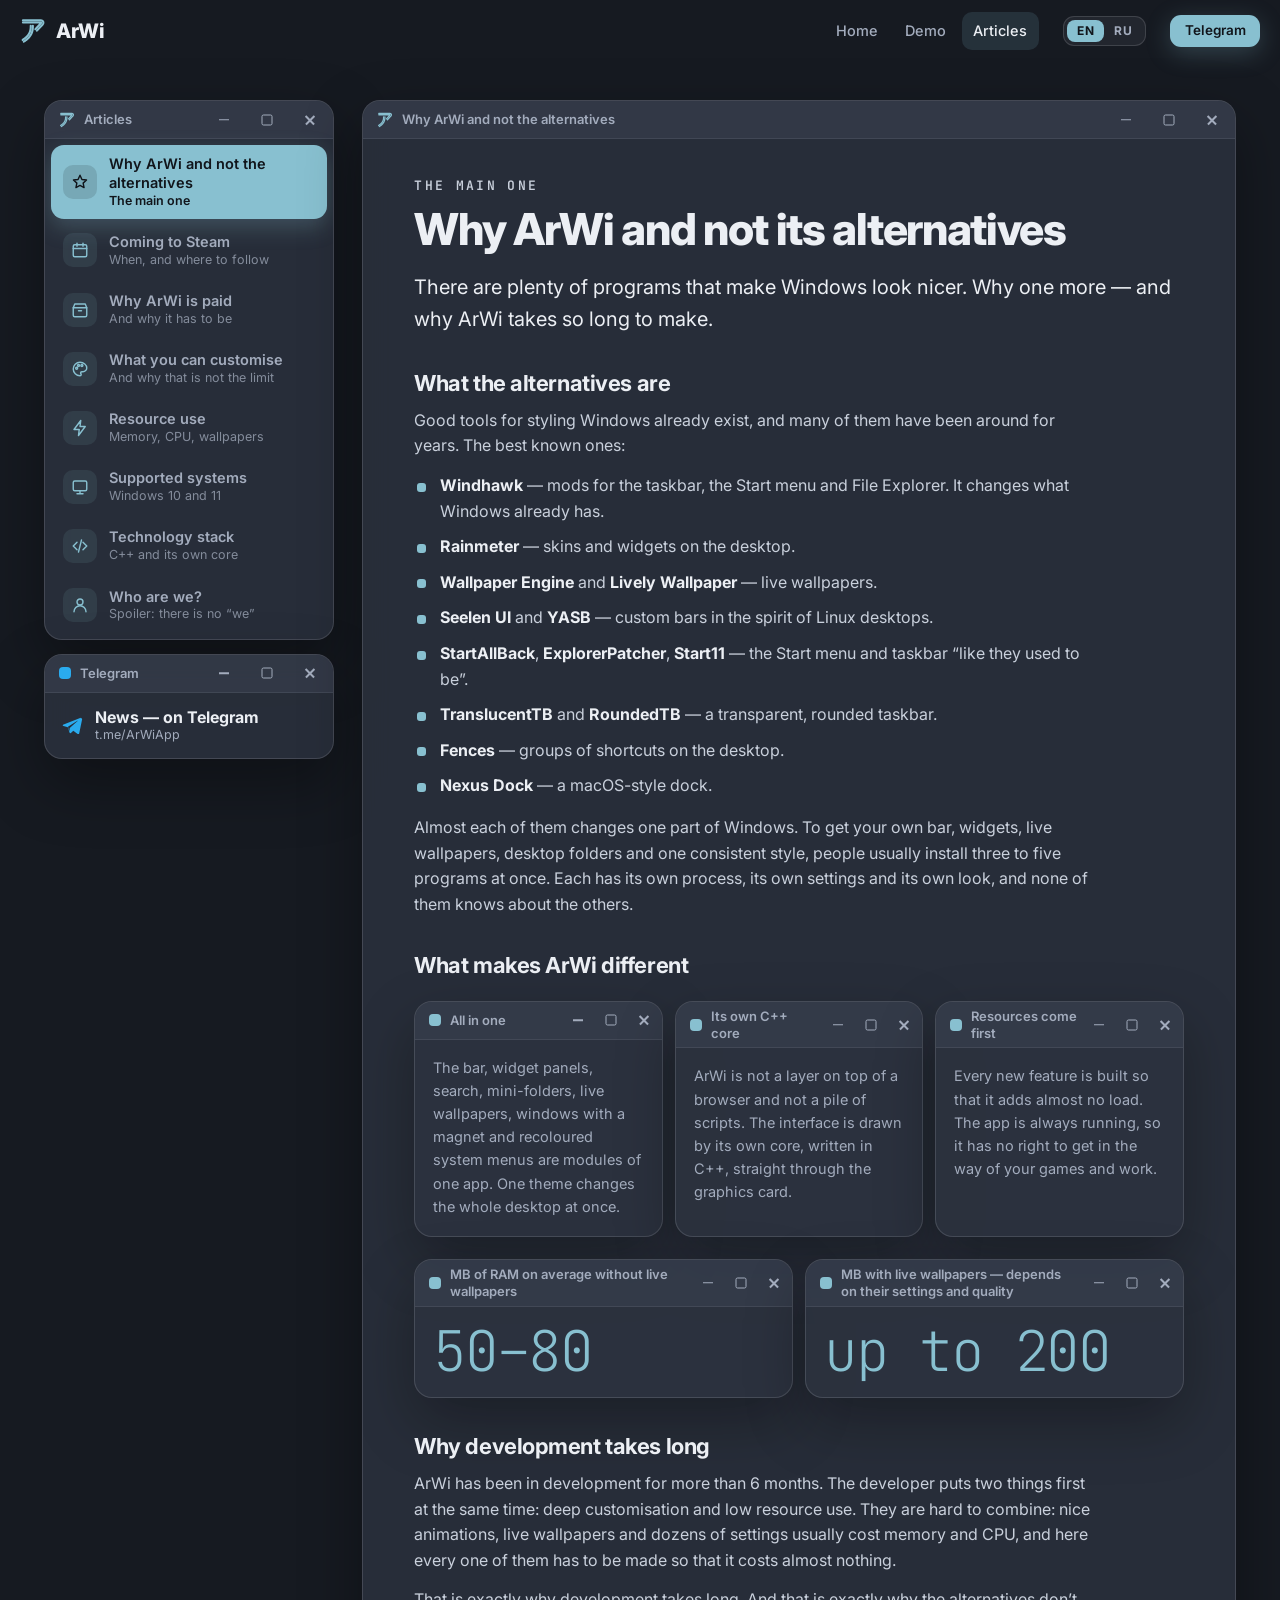
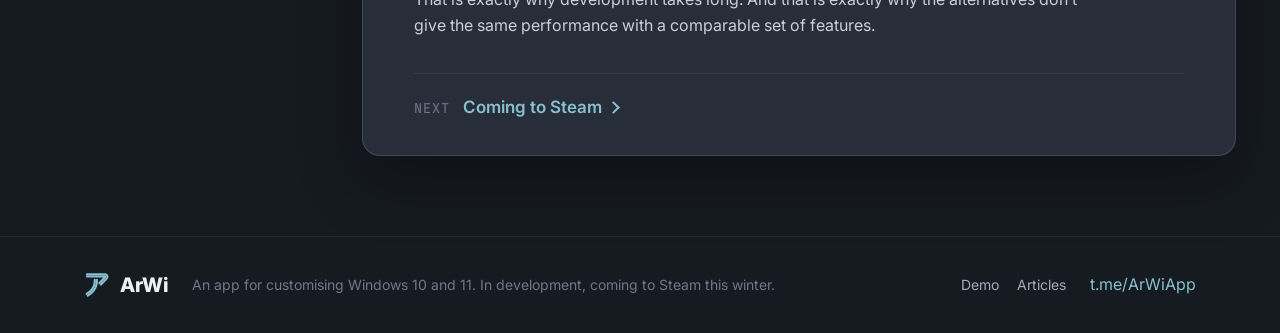
==== articles.html @ a20c839b "One window look for every card, full-screen theme footage, text fixes Every tile on the home page an" ====
<!doctype html>
<html lang="ru">
<head>
<meta charset="utf-8">
<meta name="viewport" content="width=device-width, initial-scale=1, viewport-fit=cover">
<title>ArWi — статьи и ответы на вопросы</title>
<meta name="description" content="Почему ArWi, а не аналоги. Когда выход в Steam, сколько ресурсов ест ArWi, что в нём можно настроить, какие системы поддерживаются и на чём он написан.">
<meta property="og:title" content="ArWi — статьи и ответы на вопросы">
<meta property="og:description" content="Почему ArWi, а не аналоги, выход в Steam, ресурсы, кастомизация, стек технологий.">
<meta property="og:image" content="assets/og.jpg">
<meta name="theme-color" content="#1b1f27">
<meta name="color-scheme" content="dark">
<meta name="darkreader-lock">
<link rel="icon" href="assets/favicon.svg" type="image/svg+xml">
<link rel="preconnect" href="https://fonts.googleapis.com">
<link rel="preconnect" href="https://fonts.gstatic.com" crossorigin>
<link href="https://fonts.googleapis.com/css2?family=Inter:wght@300;400;500;600;700;800&family=JetBrains+Mono:wght@200;400;500;700&display=swap" rel="stylesheet">
<script>try{if(localStorage.getItem("arwi-lang")!=="ru")document.documentElement.classList.add("i18n-wait")}catch(e){document.documentElement.classList.add("i18n-wait")}setTimeout(function(){document.documentElement.classList.remove("i18n-wait")},2500)</script>
<link rel="stylesheet" href="css/style.css?v=14">
</head>
<body>

<header class="nav" id="nav">
  <a class="brand" href="index.html" aria-label="ArWi — на главную"><span class="logo-mark"></span><span>ArWi</span></a>
  <nav class="nav-links">
    <a href="index.html">Главная</a>
    <a href="demo.html">Демо</a>
    <a href="articles.html" aria-current="page">Статьи</a>
  </nav>
  <div class="lang" role="group" aria-label="Language / Язык"><span class="lang-ink"></span><button type="button" data-lang="en">EN</button><button type="button" data-lang="ru">RU</button></div>
  <a class="btn btn-accent btn-sm" href="https://t.me/ArWiApp" target="_blank" rel="noopener">Telegram</a>
</header>

<main id="top" class="art-page">
<div class="wrap wrap-wide art-layout">

  <!-- ============ topics on the left ============ -->
  <aside class="art-side">
    <div class="awin toc-win">
    <div class="awin-head"><span class="logo-mark"></span><span class="awin-title">Статьи</span><i></i><i></i><i></i></div>
    <nav class="art-toc" id="artToc" aria-label="Темы статей">
      <span class="toc-ink" id="tocInk"></span>
      <a href="#why" data-art="why">
        <span class="toc-ico"><svg viewBox="0 0 24 24"><path d="m12 3 2.6 5.6 6.1.7-4.5 4.2 1.2 6L12 16.6 6.6 19.5l1.2-6-4.5-4.2 6.1-.7Z"/></svg></span>
        <span class="toc-txt"><b>Почему ArWi, а не аналоги</b><small>Главное</small></span>
      </a>
      <a href="#steam" data-art="steam">
        <span class="toc-ico"><svg viewBox="0 0 24 24"><rect x="3" y="5" width="18" height="16" rx="2"/><path d="M3 10h18M8 3v4M16 3v4"/></svg></span>
        <span class="toc-txt"><b>Выход в Steam</b><small>Когда и где следить</small></span>
      </a>
      <a href="#paid" data-art="paid">
        <span class="toc-ico"><svg viewBox="0 0 24 24"><path d="M3 9h18v10a2 2 0 0 1-2 2H5a2 2 0 0 1-2-2Z"/><path d="M3 9l2-5h14l2 5M10 13h4"/></svg></span>
        <span class="toc-txt"><b>Почему ArWi платный</b><small>И зачем это нужно</small></span>
      </a>
      <a href="#custom" data-art="custom">
        <span class="toc-ico"><svg viewBox="0 0 24 24"><path d="M12 3a9 9 0 1 0 0 18c1 0 1.6-.8 1.6-1.6 0-.5-.2-.8-.4-1.1-.3-.3-.4-.7-.4-1.1 0-.9.7-1.6 1.6-1.6H16a5 5 0 0 0 5-5C21 6.6 17 3 12 3Z"/><circle cx="7.5" cy="11" r="1.3"/><circle cx="10" cy="7.3" r="1.3"/><circle cx="14.5" cy="7.3" r="1.3"/></svg></span>
        <span class="toc-txt"><b>Что можно настроить</b><small>И почему это не предел</small></span>
      </a>
      <a href="#resources" data-art="resources">
        <span class="toc-ico"><svg viewBox="0 0 24 24"><path d="M13 2 4 14h7l-1 8 9-12h-7l1-8Z"/></svg></span>
        <span class="toc-txt"><b>Потребление ресурсов</b><small>Память, процессор, обои</small></span>
      </a>
      <a href="#platforms" data-art="platforms">
        <span class="toc-ico"><svg viewBox="0 0 24 24"><rect x="3" y="4" width="18" height="13" rx="2"/><path d="M8 21h8M12 17v4"/></svg></span>
        <span class="toc-txt"><b>Поддерживаемые системы</b><small>Windows 10 и 11</small></span>
      </a>
      <a href="#stack" data-art="stack">
        <span class="toc-ico"><svg viewBox="0 0 24 24"><path d="m8 7-5 5 5 5M16 7l5 5-5 5M14 4l-4 16"/></svg></span>
        <span class="toc-txt"><b>Стек технологий</b><small>C++ и своё ядро</small></span>
      </a>
      <a href="#who" data-art="who">
        <span class="toc-ico"><svg viewBox="0 0 24 24"><circle cx="12" cy="8" r="4"/><path d="M4 21a8 8 0 0 1 16 0"/></svg></span>
        <span class="toc-txt"><b>Кто мы?</b><small>Спойлер: «мы» нет</small></span>
      </a>
    </nav>
    </div>
    <a class="awin awin-card side-tg" href="https://t.me/ArWiApp" target="_blank" rel="noopener">
      <div class="awin-head"><span class="awin-dot" style="--c:#2aabee"></span><span class="awin-title">Telegram</span><i></i><i></i><i></i></div>
      <div class="awin-body">
      <svg class="tg-ico" viewBox="0 0 24 24"><path d="M21.5 4.2 2.9 11.4c-1.3.5-1.3 1.2-.2 1.6l4.8 1.5 1.8 5.6c.2.6.4.8.9.8.4 0 .6-.2.9-.5l2.3-2.2 4.8 3.5c.9.5 1.5.2 1.7-.8l3.1-14.8c.3-1.3-.5-1.9-1.5-1.4Zm-3.4 3.4-8.6 7.8-.3 3.4-1.6-5 9.9-6.3c.5-.3.9 0 .6.1Z"/></svg>
      <span><b>Новости — в Telegram</b><small>t.me/ArWiApp</small></span>
      </div>
    </a>
  </aside>

  <!-- ============ the article window ============ -->
  <div class="awin art-win">
    <div class="awin-head"><span class="logo-mark"></span><span class="awin-title" id="artTitle">Статьи</span><i></i><i></i><i></i></div>
    <div class="art-body" id="artBody">

<!-- ===== why ===== -->
<article class="art" data-art="why">
<div class="lang-ru">
  <p class="kicker">Главное</p>
  <h1>Почему ArWi, а не аналоги</h1>
  <p class="art-lead">Программ для украшения Windows много. Зачем ещё одна — и почему ArWi делается так долго.</p>

  <h2>Какие есть аналоги</h2>
  <p>Хорошие программы для оформления Windows уже есть, и многие из них проверены годами. Вот самые известные:</p>
  <ul class="art-list">
    <li><b>Windhawk</b> — моды для панели задач, меню «Пуск» и Проводника. Меняет то, что уже есть в Windows.</li>
    <li><b>Rainmeter</b> — скины и виджеты на рабочем столе.</li>
    <li><b>Wallpaper Engine</b> и <b>Lively Wallpaper</b> — живые обои.</li>
    <li><b>Seelen UI</b> и <b>YASB</b> — свои панели в духе оболочек Linux.</li>
    <li><b>StartAllBack</b>, <b>ExplorerPatcher</b>, <b>Start11</b> — меню «Пуск» и панель задач «как раньше».</li>
    <li><b>TranslucentTB</b> и <b>RoundedTB</b> — прозрачная и скруглённая панель задач.</li>
    <li><b>Fences</b> — группы ярлыков на рабочем столе.</li>
    <li><b>Nexus Dock</b> — док в стиле macOS.</li>
  </ul>
  <p>Почти каждая из них меняет одну часть Windows. Чтобы получить свой бар, виджеты, живые обои, папки на столе и единый стиль, обычно ставят сразу три-пять программ. У каждой свой процесс, свои настройки и свой вид, и друг о друге они не знают.</p>

  <h2>Чем отличается ArWi</h2>
  <div class="tile-grid tile-grid-3">
    <div class="awin tile"><div class="awin-head"><span class="awin-dot" style="--c:var(--accent)"></span><span class="awin-title">Всё в одном</span><i></i><i></i><i></i></div><div class="awin-body"><p>Бар, панели виджетов, поиск, мини-папки, живые обои, окна с магнитом и перекраска системных меню — это модули одного приложения. Одна тема меняет сразу весь стол.</p></div></div>
    <div class="awin tile"><div class="awin-head"><span class="awin-dot" style="--c:var(--accent)"></span><span class="awin-title">Собственное ядро на C++</span><i></i><i></i><i></i></div><div class="awin-body"><p>ArWi — не надстройка над браузером и не набор скриптов. Интерфейс рисует своё ядро, написанное на C++, напрямую через видеокарту.</p></div></div>
    <div class="awin tile"><div class="awin-head"><span class="awin-dot" style="--c:var(--accent)"></span><span class="awin-title">Ресурсы — главный приоритет</span><i></i><i></i><i></i></div><div class="awin-body"><p>Каждая новая возможность делается так, чтобы почти не добавлять нагрузки. Приложение работает всегда, поэтому не имеет права мешать играм и работе.</p></div></div>
  </div>

  <div class="tile-grid">
    <div class="awin tile tile-big"><div class="awin-head"><span class="awin-dot" style="--c:var(--accent)"></span><span class="awin-title">МБ памяти в среднем без живых обоев</span><i></i><i></i><i></i></div><div class="awin-body"><b class="tile-num">50–80</b></div></div>
    <div class="awin tile tile-big"><div class="awin-head"><span class="awin-dot" style="--c:var(--accent)"></span><span class="awin-title">МБ с живыми обоями — зависит от их настроек и качества</span><i></i><i></i><i></i></div><div class="awin-body"><b class="tile-num">до 200</b></div></div>
  </div>

  <h2>Почему разработка идёт долго</h2>
  <p>ArWi в разработке уже больше 6 месяцев. Разработчик ставит в приоритет сразу две вещи: возможность глубокой кастомизации и оптимизацию потребления ресурсов. Совместить их непросто: красивые анимации, живые обои и десятки настроек обычно стоят памяти и процессора, а здесь каждую из них приходится делать так, чтобы она почти ничего не стоила.</p>
  <p>Именно поэтому разработка идёт долго. И именно поэтому аналоги не дают такой же производительности при сопоставимом наборе возможностей.</p>
</div>
<div class="lang-en">
  <p class="kicker">The main one</p>
  <h1>Why ArWi and not its alternatives</h1>
  <p class="art-lead">There are plenty of programs that make Windows look nicer. Why one more — and why ArWi takes so long to make.</p>

  <h2>What the alternatives are</h2>
  <p>Good tools for styling Windows already exist, and many of them have been around for years. The best known ones:</p>
  <ul class="art-list">
    <li><b>Windhawk</b> — mods for the taskbar, the Start menu and File Explorer. It changes what Windows already has.</li>
    <li><b>Rainmeter</b> — skins and widgets on the desktop.</li>
    <li><b>Wallpaper Engine</b> and <b>Lively Wallpaper</b> — live wallpapers.</li>
    <li><b>Seelen UI</b> and <b>YASB</b> — custom bars in the spirit of Linux desktops.</li>
    <li><b>StartAllBack</b>, <b>ExplorerPatcher</b>, <b>Start11</b> — the Start menu and taskbar “like they used to be”.</li>
    <li><b>TranslucentTB</b> and <b>RoundedTB</b> — a transparent, rounded taskbar.</li>
    <li><b>Fences</b> — groups of shortcuts on the desktop.</li>
    <li><b>Nexus Dock</b> — a macOS-style dock.</li>
  </ul>
  <p>Almost each of them changes one part of Windows. To get your own bar, widgets, live wallpapers, desktop folders and one consistent style, people usually install three to five programs at once. Each has its own process, its own settings and its own look, and none of them knows about the others.</p>

  <h2>What makes ArWi different</h2>
  <div class="tile-grid tile-grid-3">
    <div class="awin tile"><div class="awin-head"><span class="awin-dot" style="--c:var(--accent)"></span><span class="awin-title">All in one</span><i></i><i></i><i></i></div><div class="awin-body"><p>The bar, widget panels, search, mini-folders, live wallpapers, windows with a magnet and recoloured system menus are modules of one app. One theme changes the whole desktop at once.</p></div></div>
    <div class="awin tile"><div class="awin-head"><span class="awin-dot" style="--c:var(--accent)"></span><span class="awin-title">Its own C++ core</span><i></i><i></i><i></i></div><div class="awin-body"><p>ArWi is not a layer on top of a browser and not a pile of scripts. The interface is drawn by its own core, written in C++, straight through the graphics card.</p></div></div>
    <div class="awin tile"><div class="awin-head"><span class="awin-dot" style="--c:var(--accent)"></span><span class="awin-title">Resources come first</span><i></i><i></i><i></i></div><div class="awin-body"><p>Every new feature is built so that it adds almost no load. The app is always running, so it has no right to get in the way of your games and work.</p></div></div>
  </div>

  <div class="tile-grid">
    <div class="awin tile tile-big"><div class="awin-head"><span class="awin-dot" style="--c:var(--accent)"></span><span class="awin-title">MB of RAM on average without live wallpapers</span><i></i><i></i><i></i></div><div class="awin-body"><b class="tile-num">50–80</b></div></div>
    <div class="awin tile tile-big"><div class="awin-head"><span class="awin-dot" style="--c:var(--accent)"></span><span class="awin-title">MB with live wallpapers — depends on their settings and quality</span><i></i><i></i><i></i></div><div class="awin-body"><b class="tile-num">up to 200</b></div></div>
  </div>

  <h2>Why development takes long</h2>
  <p>ArWi has been in development for more than 6 months. The developer puts two things first at the same time: deep customisation and low resource use. They are hard to combine: nice animations, live wallpapers and dozens of settings usually cost memory and CPU, and here every one of them has to be made so that it costs almost nothing.</p>
  <p>That is exactly why development takes long. And that is exactly why the alternatives don’t give the same performance with a comparable set of features.</p>
</div>
</article>

<!-- ===== steam ===== -->
<article class="art" data-art="steam">
<div class="lang-ru">
  <p class="kicker">Релиз</p>
  <h1>Выход в Steam</h1>
  <p class="art-lead">ArWi выйдет в Steam. Релиз планируется зимой.</p>

  <h2>Когда именно?</h2>
  <p>Точной даты пока нет. Разработчик старается выйти в Steam как можно раньше — буквально «чем раньше, тем лучше». Поэтому дату не держат про запас: ArWi выйдет, как только это станет возможно.</p>

  <h2>Почему задержка?</h2>
  <p>Есть некоторые юридические тонкости. Подробности разработчик озвучить не может: это личная информация. Пока эта задержка не зависит даже от самого разработчика, и остаётся только подождать.</p>

  <h2>Где узнать о выходе первым?</h2>
  <p>Любая информация о релизе всегда появляется в Telegram-канале ArWi. Там же — новости, ролики и скриншоты новых функций.</p>
  <div class="hero-cta"><a class="btn btn-accent btn-sm" href="https://t.me/ArWiApp" target="_blank" rel="noopener">Перейти в t.me/ArWiApp</a></div>

  <h2>А скачать сейчас можно?</h2>
  <p>Нет. Этот сайт — не страница загрузки. Демо на сайте — это упрощённая модель ArWi прямо в браузере, а не установщик: оно ничего не скачивает и ничего не ставит на компьютер.</p>
</div>
<div class="lang-en">
  <p class="kicker">Release</p>
  <h1>Coming to Steam</h1>
  <p class="art-lead">ArWi will come out on Steam. The release is planned for winter.</p>

  <h2>When exactly?</h2>
  <p>There is no exact date yet. The developer is trying to get onto Steam as early as possible — literally “the sooner, the better”. So no date is being held back: ArWi will come out as soon as it becomes possible.</p>

  <h2>Why the delay?</h2>
  <p>There are some legal details. The developer can’t share them: it is personal information. For now this delay doesn’t even depend on the developer, so all that is left is to wait.</p>

  <h2>Where do I hear about the release first?</h2>
  <p>Any news about the release always appears in the ArWi Telegram channel first. News, videos and screenshots of new features are there too.</p>
  <div class="hero-cta"><a class="btn btn-accent btn-sm" href="https://t.me/ArWiApp" target="_blank" rel="noopener">Open t.me/ArWiApp</a></div>

  <h2>Can I download it now?</h2>
  <p>No. This site is not a download page. The demo on the site is a simplified model of ArWi right in your browser, not an installer: it downloads nothing and installs nothing on your computer.</p>
</div>
</article>

<!-- ===== paid ===== -->
<article class="art" data-art="paid">
<div class="lang-ru">
  <p class="kicker">Цена</p>
  <h1>Почему ArWi платный</h1>
  <p class="art-lead">Коротко: чтобы ArWi мог развиваться годами, а не забросился через полгода.</p>

  <h2>Это основной проект разработчика</h2>
  <p>ArWi в разработке уже больше 6 месяцев. Проектов у разработчика много, и не обо всех он рассказывает, но ArWi — основной.</p>

  <h2>Поддержка — на всю жизнь</h2>
  <p>Разработчик планирует поддерживать ArWi всю свою жизнь, если на это будут ресурсы, то есть если у приложения будут новые пользователи. Поэтому проект не может быть бесплатным: именно покупки в Steam позволяют работе продолжаться.</p>

  <h2>Приложение меняется каждый день</h2>
  <p>ArWi постоянно растёт. Каждый день он получает что-то новое:</p>
  <div class="tile-grid tile-grid-3">
    <div class="awin tile"><div class="awin-head"><span class="awin-dot" style="--c:var(--accent)"></span><span class="awin-title">Новые функции</span><i></i><i></i><i></i></div><div class="awin-body"><p>Модули, виджеты и возможности, которых раньше не было.</p></div></div>
    <div class="awin tile"><div class="awin-head"><span class="awin-dot" style="--c:var(--accent)"></span><span class="awin-title">Оптимизацию</span><i></i><i></i><i></i></div><div class="awin-body"><p>Меньше памяти, меньше процессора, быстрее отклик.</p></div></div>
    <div class="awin tile"><div class="awin-head"><span class="awin-dot" style="--c:var(--accent)"></span><span class="awin-title">Кастомизацию</span><i></i><i></i><i></i></div><div class="awin-body"><p>Новые настройки, темы и способы перестроить стол под себя.</p></div></div>
  </div>
  <p>Поэтому да, ArWi платный.</p>
</div>
<div class="lang-en">
  <p class="kicker">Price</p>
  <h1>Why ArWi is paid</h1>
  <p class="art-lead">In short: so that ArWi can keep growing for years instead of being abandoned in six months.</p>

  <h2>It is the developer’s main project</h2>
  <p>ArWi has been in development for more than 6 months. The developer has many projects, and not all of them are announced, but ArWi is the main one.</p>

  <h2>Support for a lifetime</h2>
  <p>The developer plans to support ArWi for life, as long as there are the means for it, that is, as long as the app keeps getting new users. That is why the project can’t be free: purchases on Steam are what keep the work going.</p>

  <h2>The app changes every day</h2>
  <p>ArWi keeps growing. Every day it gets something new:</p>
  <div class="tile-grid tile-grid-3">
    <div class="awin tile"><div class="awin-head"><span class="awin-dot" style="--c:var(--accent)"></span><span class="awin-title">New features</span><i></i><i></i><i></i></div><div class="awin-body"><p>Modules, widgets and abilities that weren’t there before.</p></div></div>
    <div class="awin tile"><div class="awin-head"><span class="awin-dot" style="--c:var(--accent)"></span><span class="awin-title">Optimisation</span><i></i><i></i><i></i></div><div class="awin-body"><p>Less memory, less CPU, faster response.</p></div></div>
    <div class="awin tile"><div class="awin-head"><span class="awin-dot" style="--c:var(--accent)"></span><span class="awin-title">Customisation</span><i></i><i></i><i></i></div><div class="awin-body"><p>New settings, themes and ways to rebuild the desktop your way.</p></div></div>
  </div>
  <p>So yes, ArWi is paid.</p>
</div>
</article>

<!-- ===== custom ===== -->
<article class="art" data-art="custom">
<div class="lang-ru">
  <p class="kicker">Кастомизация</p>
  <h1>Что можно настроить</h1>
  <p class="art-lead">Почти всё, что вы видите на столе с ArWi, можно выключить, настроить и поменять.</p>

  <div class="tile-grid">
    <div class="awin tile"><div class="awin-head"><span class="awin-dot" style="--c:var(--accent)"></span><span class="awin-title">Бар</span><i></i><i></i><i></i></div><div class="awin-body"><p>Шесть видов: ArWi, Windows 11, Windows 10, Waybar, Dock и с подписями. Любой край экрана, длина, толщина, скругление, прозрачность, цвет или градиент до 8 цветов. Волна значков под курсором, поведение под развёрнутым окном, анимации.</p></div></div>
    <div class="awin tile"><div class="awin-head"><span class="awin-dot" style="--c:var(--accent)"></span><span class="awin-title">Темы</span><i></i><i></i><i></i></div><div class="awin-body"><p>Больше десятка встроенных тем. Тема — это целый образ: палитра, карточки, обои, логотип, форма бара, оформление папок и системных меню. Любую можно скопировать в свою и крутить дальше.</p></div></div>
    <div class="awin tile"><div class="awin-head"><span class="awin-dot" style="--c:var(--accent)"></span><span class="awin-title">Панели виджетов</span><i></i><i></i><i></i></div><div class="awin-body"><p>Погода, заметки, плеер, календарь, помодоро, монитор ресурсов, валюты, GitHub, Discord, чек-лист, быстрые вставки текста. Любой край, свои правила скрытия.</p></div></div>
    <div class="awin tile"><div class="awin-head"><span class="awin-dot" style="--c:var(--accent)"></span><span class="awin-title">Обои</span><i></i><i></i><i></i></div><div class="awin-body"><p>Статичные и живые обои у каждой темы, свои картинки и видео, ограничение частоты кадров, пауза под игрой.</p></div></div>
    <div class="awin tile"><div class="awin-head"><span class="awin-dot" style="--c:var(--accent)"></span><span class="awin-title">Мини-папки</span><i></i><i></i><i></i></div><div class="awin-body"><p>Компактные папки с ярлыками на столе: круг, капсула, шестиугольник, срезанные углы и своё оформление под тему.</p></div></div>
    <div class="awin tile"><div class="awin-head"><span class="awin-dot" style="--c:var(--accent)"></span><span class="awin-title">Окна</span><i></i><i></i><i></i></div><div class="awin-body"><p>Магнит к краям и друг к другу, инерция, цветная скруглённая рамка под цвет темы.</p></div></div>
    <div class="awin tile"><div class="awin-head"><span class="awin-dot" style="--c:var(--accent)"></span><span class="awin-title">Поиск и Win-панель</span><i></i><i></i><i></i></div><div class="awin-body"><p>Пять стилей. Поиск понимает неправильную раскладку: «ашкуащч» найдёт Firefox.</p></div></div>
    <div class="awin tile"><div class="awin-head"><span class="awin-dot" style="--c:var(--accent)"></span><span class="awin-title">Детали</span><i></i><i></i><i></i></div><div class="awin-body"><p>Шрифт, тени, рамки, вид заголовков и кнопок, миксер тем, темы, которые сами меняются к ночи или в дождь, и файл темы <code>.arwitheme</code>, чтобы поделиться ею.</p></div></div>
  </div>

  <h2>ArWi — это в первую очередь ядро</h2>
  <p>Даже если чего-то в ArWi пока нет, это не предел. ArWi — в первую очередь ядро, которое умеет рисовать что угодно и как угодно, потребляя мало ресурсов. Бар, виджеты и папки — это то, что на нём уже построено.</p>
  <p>Поэтому приложение будет развиваться и получать множество самых разных функций. А в итоге ядро позволит пользователям создавать не только свои темы, но и полностью свой функционал. И он будет потреблять всё так же мало ресурсов компьютера.</p>
  <div class="hero-cta"><a class="btn btn-ghost btn-sm" href="demo.html">Попробовать демо</a></div>
</div>
<div class="lang-en">
  <p class="kicker">Customisation</p>
  <h1>What you can customise</h1>
  <p class="art-lead">Almost everything you see on a desktop with ArWi can be turned off, tuned and changed.</p>

  <div class="tile-grid">
    <div class="awin tile"><div class="awin-head"><span class="awin-dot" style="--c:var(--accent)"></span><span class="awin-title">Bar</span><i></i><i></i><i></i></div><div class="awin-body"><p>Six looks: ArWi, Windows 11, Windows 10, Waybar, Dock and labelled. Any screen edge, length, thickness, rounding, transparency, a colour or a gradient of up to 8 colours. An icon wave under the cursor, behaviour under a maximised window, animations.</p></div></div>
    <div class="awin tile"><div class="awin-head"><span class="awin-dot" style="--c:var(--accent)"></span><span class="awin-title">Themes</span><i></i><i></i><i></i></div><div class="awin-body"><p>More than ten built-in themes. A theme is a whole look: palette, cards, wallpaper, logo, bar shape, folder style and system menus. Any theme can be copied into your own and tuned further.</p></div></div>
    <div class="awin tile"><div class="awin-head"><span class="awin-dot" style="--c:var(--accent)"></span><span class="awin-title">Widget panels</span><i></i><i></i><i></i></div><div class="awin-body"><p>Weather, notes, media player, calendar, pomodoro, resource monitor, currencies, GitHub, Discord, a checklist, quick text snippets. Any edge, your own hiding rules.</p></div></div>
    <div class="awin tile"><div class="awin-head"><span class="awin-dot" style="--c:var(--accent)"></span><span class="awin-title">Wallpapers</span><i></i><i></i><i></i></div><div class="awin-body"><p>Static and live wallpapers for every theme, your own pictures and videos, a frame-rate limit, a pause under games.</p></div></div>
    <div class="awin tile"><div class="awin-head"><span class="awin-dot" style="--c:var(--accent)"></span><span class="awin-title">Mini-folders</span><i></i><i></i><i></i></div><div class="awin-body"><p>Compact folders with shortcuts on the desktop: round, capsule, hexagon, cut corners and a style for each theme.</p></div></div>
    <div class="awin tile"><div class="awin-head"><span class="awin-dot" style="--c:var(--accent)"></span><span class="awin-title">Windows</span><i></i><i></i><i></i></div><div class="awin-body"><p>A magnet to edges and to each other, inertia, a rounded coloured border in the theme colour.</p></div></div>
    <div class="awin tile"><div class="awin-head"><span class="awin-dot" style="--c:var(--accent)"></span><span class="awin-title">Search and Win panel</span><i></i><i></i><i></i></div><div class="awin-body"><p>Five styles. Search understands the wrong keyboard layout: typing Firefox in the Russian layout still finds it.</p></div></div>
    <div class="awin tile"><div class="awin-head"><span class="awin-dot" style="--c:var(--accent)"></span><span class="awin-title">Details</span><i></i><i></i><i></i></div><div class="awin-body"><p>Font, shadows, borders, the look of headers and buttons, a theme mixer, themes that change by themselves at night or in the rain, and a <code>.arwitheme</code> file to share a theme.</p></div></div>
  </div>

  <h2>ArWi is a core first of all</h2>
  <p>Even if something is missing in ArWi today, that is not the limit. ArWi is first of all a core that can draw anything in any way while using few resources. The bar, widgets and folders are what has been built on it so far.</p>
  <p>So the app will keep growing and gain many very different features. In the end the core will let users create not only their own themes but entirely their own functionality. And it will still use just as few of your computer’s resources.</p>
  <div class="hero-cta"><a class="btn btn-ghost btn-sm" href="demo.html">Try the demo</a></div>
</div>
</article>

<!-- ===== resources ===== -->
<article class="art" data-art="resources">
<div class="lang-ru">
  <p class="kicker">Оптимизация</p>
  <h1>Потребление ресурсов</h1>
  <p class="art-lead">Одна из главных задач разработчика — дать вам приложение, которое за меньшее количество ресурсов, чем любые аналоги, даст ту кастомизацию, которую вы хотите.</p>

  <h2>Сколько сейчас</h2>
  <div class="mem-meter" aria-hidden="true">
    <div class="mm-track"><i class="mm-base"></i><i class="mm-live"></i></div>
    <div class="mm-scale"><span>0</span><span>50</span><span>80</span><span>200 МБ</span></div>
  </div>
  <ul class="art-list">
    <li><b>50–80 МБ</b> оперативной памяти в среднем без живых обоев.</li>
    <li><b>До 200 МБ</b> с живыми обоями. Сколько именно — зависит от настроек обоев: их разрешения, качества и частоты кадров.</li>
    <li><b>Около 0,1 %</b> процессора в простое.</li>
  </ul>
  <p class="art-aside">Цифры сняты на ПК разработчика при обычной работе. На вашем компьютере они могут немного отличаться: это зависит от настроек, числа виджетов и мониторов.</p>

  <h2>За счёт чего</h2>
  <ul class="art-list">
    <li><b>Нет браузера внутри.</b> Интерфейс рисует своё ядро на C++ напрямую через видеокарту, без WebView и Electron.</li>
    <li><b>Спит, когда его не видно.</b> Под игрой или развёрнутым окном панели засыпают, видео-обои встают на паузу. Погас экран или заблокирован компьютер — останавливаются и фоновые обновления.</li>
    <li><b>События вместо опросов.</b> Открыли окно, переключили стол, поставили программу — Windows сама сообщает об этом ArWi. Никаких таймеров «раз в секунду».</li>
    <li><b>Видео декодирует видеокарта.</b> Частоту кадров обоев можно ограничить, а на батарее она снижается сама.</li>
    <li><b>Фоновый режим Windows.</b> Процессы ArWi помечены как фоновые и работают на экономичных ядрах процессора.</li>
    <li><b>Не лезет в игры.</b> В игры, античиты и программы из Store модули ArWi не загружаются вовсе.</li>
    <li><b>Экономия по пунктам.</b> Заморозить анимации, реже обновлять виджеты, отключить фоновые превью — выбираете сами, чем пожертвовать.</li>
  </ul>
</div>
<div class="lang-en">
  <p class="kicker">Optimisation</p>
  <h1>Resource use</h1>
  <p class="art-lead">One of the developer’s main goals is to give you an app that delivers the customisation you want for fewer resources than any alternative.</p>

  <h2>How much right now</h2>
  <div class="mem-meter" aria-hidden="true">
    <div class="mm-track"><i class="mm-base"></i><i class="mm-live"></i></div>
    <div class="mm-scale"><span>0</span><span>50</span><span>80</span><span>200 MB</span></div>
  </div>
  <ul class="art-list">
    <li><b>50–80 MB</b> of RAM on average without live wallpapers.</li>
    <li><b>Up to 200 MB</b> with live wallpapers. How much exactly depends on the wallpaper settings: resolution, quality and frame rate.</li>
    <li><b>About 0.1 %</b> CPU when idle.</li>
  </ul>
  <p class="art-aside">The figures come from the developer’s PC in normal use. On your computer they may differ a little: it depends on the settings and on the number of widgets and monitors.</p>

  <h2>How it gets there</h2>
  <ul class="art-list">
    <li><b>No browser inside.</b> The interface is drawn by its own C++ core straight through the graphics card, with no WebView or Electron.</li>
    <li><b>It sleeps when you can’t see it.</b> Under a game or a maximised window the panels fall asleep and video wallpapers pause. When the screen goes off or the PC is locked, background updates stop too.</li>
    <li><b>Events instead of polling.</b> You open a window, switch desktops or install a program — Windows tells ArWi itself. No “once a second” timers.</li>
    <li><b>The graphics card decodes the video.</b> You can cap the wallpaper frame rate, and on battery it drops by itself.</li>
    <li><b>Windows background mode.</b> ArWi processes are marked as background work and run on the CPU’s efficiency cores.</li>
    <li><b>Stays out of games.</b> ArWi modules are never loaded into games, anti-cheats or Store apps.</li>
    <li><b>Power saving item by item.</b> Freeze animations, update widgets less often, turn off background previews — you choose what to give up.</li>
  </ul>
</div>
</article>

<!-- ===== platforms ===== -->
<article class="art" data-art="platforms">
<div class="lang-ru">
  <p class="kicker">Системы</p>
  <h1>Поддерживаемые системы</h1>
  <p class="art-lead">ArWi работает в Windows 10 и Windows 11.</p>
  <div class="tile-grid tile-grid-3">
    <div class="awin tile tile-os on"><div class="awin-head"><span class="awin-dot" style="--c:var(--accent)"></span><span class="awin-title">Windows 11</span><i></i><i></i><i></i></div><div class="awin-body"><span class="os-state">Поддерживается</span></div></div>
    <div class="awin tile tile-os on"><div class="awin-head"><span class="awin-dot" style="--c:var(--accent)"></span><span class="awin-title">Windows 10</span><i></i><i></i><i></i></div><div class="awin-body"><span class="os-state">Поддерживается</span></div></div>
    <div class="awin tile tile-os"><div class="awin-head"><span class="awin-dot" style="--c:var(--accent)"></span><span class="awin-title">macOS, Linux, телефоны</span><i></i><i></i><i></i></div><div class="awin-body"><span class="os-state">Нет</span></div></div>
  </div>
  <p>ArWi глубоко встроен в рабочий стол Windows: заменяет панель задач своим баром, знает о виртуальных столах и окнах, перекрашивает системные меню. Поэтому другие системы он не поддерживает.</p>
  <p>Сайт открывается на любом устройстве, а демо можно потрогать даже с телефона. Но само приложение — только для компьютера с Windows 10 или 11.</p>
</div>
<div class="lang-en">
  <p class="kicker">Systems</p>
  <h1>Supported systems</h1>
  <p class="art-lead">ArWi runs on Windows 10 and Windows 11.</p>
  <div class="tile-grid tile-grid-3">
    <div class="awin tile tile-os on"><div class="awin-head"><span class="awin-dot" style="--c:var(--accent)"></span><span class="awin-title">Windows 11</span><i></i><i></i><i></i></div><div class="awin-body"><span class="os-state">Supported</span></div></div>
    <div class="awin tile tile-os on"><div class="awin-head"><span class="awin-dot" style="--c:var(--accent)"></span><span class="awin-title">Windows 10</span><i></i><i></i><i></i></div><div class="awin-body"><span class="os-state">Supported</span></div></div>
    <div class="awin tile tile-os"><div class="awin-head"><span class="awin-dot" style="--c:var(--accent)"></span><span class="awin-title">macOS, Linux, phones</span><i></i><i></i><i></i></div><div class="awin-body"><span class="os-state">No</span></div></div>
  </div>
  <p>ArWi is built deep into the Windows desktop: it replaces the taskbar with its own bar, knows about virtual desktops and windows, and recolours system menus. That is why it doesn’t support other systems.</p>
  <p>The site opens on any device, and you can even play with the demo on a phone. But the app itself is only for a computer with Windows 10 or 11.</p>
</div>
</article>

<!-- ===== stack ===== -->
<article class="art" data-art="stack">
<div class="lang-ru">
  <p class="kicker">Как устроен ArWi</p>
  <h1>Стек технологий</h1>
  <p class="art-lead">ArWi написан в основном на C++. Это не Electron и не WebView: для приложения разрабатывается собственное ядро.</p>

  <div class="stack-chips">
    <span class="chip chip-main">C++</span><span class="chip">Direct3D 11</span><span class="chip">Своё ядро</span><span class="chip">Разметка и стили интерфейса</span><span class="chip chip-dim">Python и PowerShell — сборка и тесты</span>
  </div>

  <h2>Не Electron и не WebView</h2>
  <p>Многие красивые оболочки рисуют интерфейс встроенным браузером. Разработчику так удобнее, но вашему компьютеру это дорого: внутри каждой такой программы работает почти целый браузер. Первая версия ArWi тоже была веб-версией и потребляла <b>около 600 МБ оперативной памяти</b>. Поэтому ArWi переписан целиком, и браузера внутри нет.</p>
  <div class="tile-grid"><div class="awin tile tile-big tile-bad"><div class="awin-head"><span class="awin-dot" style="--c:var(--accent)"></span><span class="awin-title">Первая версия: веб</span><i></i><i></i><i></i></div><div class="awin-body"><b class="tile-num">~600</b><span class="tile-cap">МБ оперативной памяти</span></div></div><div class="awin tile tile-big"><div class="awin-head"><span class="awin-dot" style="--c:var(--accent)"></span><span class="awin-title">Сейчас: своё ядро на C++</span><i></i><i></i><i></i></div><div class="awin-body"><b class="tile-num">50–80</b><span class="tile-cap">МБ без живых обоев</span></div></div></div>

  <h2>Собственное ядро на C++</h2>
  <p>Для ArWi разрабатывается своё ядро. Оно использует некоторые open-source решения, но важно подчеркнуть: большая часть работы сделана самим разработчиком. Отрисовка через видеокарту, окна, анимации, темы, все модули, сон и экономия ресурсов написаны для ArWi с нуля. Собственного кода на C++ в проекте уже больше 200 тысяч строк.</p>
  <p>Вид интерфейса описывается разметкой и стилями, похожими на HTML и CSS. Но разбирает и рисует их ядро ArWi, а не браузер. Благодаря этому темы можно будет писать кодом.</p>

  <h2>Почему это важно</h2>
  <p>Именно благодаря своему ядру ArWi удаётся добиться такого мизерного потребления ресурсов: 50–80 МБ памяти без живых обоев и около 0,1 % процессора в простое. И именно ядро позволит со временем строить на ArWi что угодно — не теряя этой лёгкости.</p>
</div>
<div class="lang-en">
  <p class="kicker">How ArWi is made</p>
  <h1>Technology stack</h1>
  <p class="art-lead">ArWi is written mostly in C++. It is not Electron and not WebView: the app has its own core in development.</p>

  <div class="stack-chips">
    <span class="chip chip-main">C++</span><span class="chip">Direct3D 11</span><span class="chip">Own core</span><span class="chip">Interface markup and styles</span><span class="chip chip-dim">Python and PowerShell — build and tests</span>
  </div>

  <h2>Not Electron, not WebView</h2>
  <p>Many good-looking shells draw their interface with a built-in browser. It is easier for the developer, but costly for your computer: almost a whole browser runs inside each such program. The first version of ArWi was a web version too, and it used <b>about 600 MB of RAM</b>. So ArWi was rewritten from scratch, and there is no browser inside.</p>
  <div class="tile-grid"><div class="awin tile tile-big tile-bad"><div class="awin-head"><span class="awin-dot" style="--c:var(--accent)"></span><span class="awin-title">First version: web</span><i></i><i></i><i></i></div><div class="awin-body"><b class="tile-num">~600</b><span class="tile-cap">MB of RAM</span></div></div><div class="awin tile tile-big"><div class="awin-head"><span class="awin-dot" style="--c:var(--accent)"></span><span class="awin-title">Now: its own C++ core</span><i></i><i></i><i></i></div><div class="awin-body"><b class="tile-num">50–80</b><span class="tile-cap">MB without live wallpapers</span></div></div></div>

  <h2>Its own C++ core</h2>
  <p>ArWi has its own core in development. It uses some open-source solutions, but to be clear: most of the work was done by the developer himself. Drawing through the graphics card, windows, animations, themes, every module, sleeping and saving resources were written for ArWi from scratch. The project already has more than 200,000 lines of its own C++ code.</p>
  <p>The look of the interface is described with markup and styles similar to HTML and CSS. But they are parsed and drawn by the ArWi core, not by a browser. That is what will let themes be written as code.</p>

  <h2>Why it matters</h2>
  <p>It is thanks to its own core that ArWi reaches such tiny resource use: 50–80 MB of RAM without live wallpapers and about 0.1 % CPU when idle. And it is the core that will, over time, let anything be built on ArWi — without losing that lightness.</p>
</div>
</article>

<!-- ===== who ===== -->
<article class="art" data-art="who">
<div class="lang-ru">
  <p class="kicker">О разработчике</p>
  <h1>Кто мы?</h1>
  <p class="art-lead">«Мы» здесь не существует. ArWi делает один человек — соло-разработчик.</p>
  <div class="tile-grid tile-grid-3">
    <div class="awin tile tile-big"><div class="awin-head"><span class="awin-dot" style="--c:var(--accent)"></span><span class="awin-title">человек делает весь проект</span><i></i><i></i><i></i></div><div class="awin-body"><b class="tile-num">1</b></div></div>
    <div class="awin tile tile-big"><div class="awin-head"><span class="awin-dot" style="--c:var(--accent)"></span><span class="awin-title">часов в день работы над ArWi</span><i></i><i></i><i></i></div><div class="awin-body"><b class="tile-num">~12</b></div></div>
    <div class="awin tile tile-big"><div class="awin-head"><span class="awin-dot" style="--c:var(--accent)"></span><span class="awin-title">с этого года учится и разрабатывает</span><i></i><i></i><i></i></div><div class="awin-body"><b class="tile-num">2020</b></div></div>
  </div>
  <p>Над проектом он работает примерно 12 часов в день. Учится и разрабатывает с 2020 года. Никакой команды, студии или издателя за ArWi нет.</p>
  <p>Поэтому, когда на сайте написано «разработчик», это всегда один и тот же человек. Вопросы и пожелания можно оставить в комментариях Telegram-канала — разработчик их читает и часто отвечает.</p>
  <div class="hero-cta"><a class="btn btn-accent btn-sm" href="https://t.me/ArWiApp" target="_blank" rel="noopener">Перейти в t.me/ArWiApp</a></div>
</div>
<div class="lang-en">
  <p class="kicker">About the developer</p>
  <h1>Who are we?</h1>
  <p class="art-lead">There is no “we” here. ArWi is made by one person — a solo developer.</p>
  <div class="tile-grid tile-grid-3">
    <div class="awin tile tile-big"><div class="awin-head"><span class="awin-dot" style="--c:var(--accent)"></span><span class="awin-title">person makes the whole project</span><i></i><i></i><i></i></div><div class="awin-body"><b class="tile-num">1</b></div></div>
    <div class="awin tile tile-big"><div class="awin-head"><span class="awin-dot" style="--c:var(--accent)"></span><span class="awin-title">hours a day of work on ArWi</span><i></i><i></i><i></i></div><div class="awin-body"><b class="tile-num">~12</b></div></div>
    <div class="awin tile tile-big"><div class="awin-head"><span class="awin-dot" style="--c:var(--accent)"></span><span class="awin-title">learning and developing since this year</span><i></i><i></i><i></i></div><div class="awin-body"><b class="tile-num">2020</b></div></div>
  </div>
  <p>He works on the project about 12 hours a day, and has been learning and developing since 2020. There is no team, studio or publisher behind ArWi.</p>
  <p>So whenever the site says “the developer”, it is always the same person. Questions and wishes can be left in the comments of the Telegram channel — the developer reads them and often replies.</p>
  <div class="hero-cta"><a class="btn btn-accent btn-sm" href="https://t.me/ArWiApp" target="_blank" rel="noopener">Open t.me/ArWiApp</a></div>
</div>
</article>

      <nav class="art-next" id="artNext"></nav>
    </div>
  </div>
</div>
</main>

<footer class="footer">
  <div class="wrap foot">
    <a class="brand" href="index.html"><span class="logo-mark"></span><span>ArWi</span></a>
    <p>Приложение для кастомизации Windows 10 и 11. В разработке, релиз зимой в Steam.</p>
    <nav class="foot-links"><a href="demo.html">Демо</a><a href="articles.html">Статьи</a></nav>
    <a href="https://t.me/ArWiApp" target="_blank" rel="noopener">t.me/ArWiApp</a>
  </div>
</footer>

<script src="js/i18n.js?v=14"></script>
<script src="js/site.js?v=14"></script>
<script src="js/articles.js?v=14"></script>
</body>
</html>
---- css/style.css ----
/* ArWi site. Look follows the ArWi "Nord Frost" theme; motion uses ArWi's own curves:
   hover colour 0.16s cubic-bezier(0,0,.58,1), edge reveal cubic-bezier(.2,1.45,.35,1) (overshoot),
   conceal cubic-bezier(.45,0,.25,1), popup slide cubic-bezier(.16,.9,.3,1), spring cubic-bezier(.34,1.56,.64,1). */

:root {
  --bg: #161a21;
  --bg2: #1b1f27;
  --surface: #232833;
  --surface2: #2e3440;
  --line: rgba(236, 239, 244, .08);
  --line2: rgba(236, 239, 244, .14);
  --fg: #eceff4;
  --muted: #a3acbd;
  --dim: #6f7889;
  --accent: #88c0d0;
  --accent-rgb: 136, 192, 208;
  --accent2: #81a1c1;
  --violet: #b48ead;
  --r: 18px;
  --ease-hover: cubic-bezier(0, 0, .58, 1);
  --ease-reveal: cubic-bezier(.2, 1.45, .35, 1);
  --ease-conceal: cubic-bezier(.45, 0, .25, 1);
  --ease-pop: cubic-bezier(.16, .9, .3, 1);
  --ease-spring: cubic-bezier(.34, 1.56, .64, 1);
  --font: "Inter", system-ui, -apple-system, "Segoe UI", Roboto, sans-serif;
  --mono: "JetBrains Mono", ui-monospace, Consolas, monospace;
  color-scheme: dark;
}

* { box-sizing: border-box; }
html { scroll-behavior: smooth; scroll-padding-top: 72px; }
body {
  margin: 0;
  background: var(--bg);
  color: var(--fg);
  font: 400 16px/1.6 var(--font);
  -webkit-font-smoothing: antialiased;
  overflow-x: hidden;
}
img { max-width: 100%; display: block; }
a { color: var(--accent); text-decoration: none; transition: color .16s var(--ease-hover); }
a:hover { color: var(--fg); }
code { font-family: var(--mono); font-size: .9em; background: rgba(var(--accent-rgb), .12); color: var(--accent); padding: .1em .4em; border-radius: 6px; }
h1, h2, h3, h4 { margin: 0; line-height: 1.15; letter-spacing: -.02em; }
button { font: inherit; color: inherit; }
::selection { background: rgba(var(--accent-rgb), .35); }

/* logo: the real ArWi bar logo, tinted by mask */
.logo-mark {
  display: inline-block;
  width: 1em; height: 1em;
  background: currentColor;
  -webkit-mask: url(../assets/logo.svg) center / contain no-repeat;
  mask: url(../assets/logo.svg) center / contain no-repeat;
  flex: none;
}

/* ---------- buttons ---------- */
.btn {
  display: inline-flex; align-items: center; gap: .55em;
  padding: .85em 1.4em;
  border-radius: 14px;
  border: 1px solid transparent;
  font-weight: 600; font-size: 15px; line-height: 1;
  cursor: pointer;
  transition: background-color .16s var(--ease-hover), border-color .16s var(--ease-hover), color .16s var(--ease-hover), transform .2s var(--ease-spring), box-shadow .25s var(--ease-hover);
  white-space: nowrap;
}
.btn:active { transform: scale(.96); }
.btn-sm { padding: .62em 1em; font-size: 13.5px; border-radius: 11px; }
.btn-accent { background: var(--accent); color: #11151b; box-shadow: 0 6px 24px rgba(var(--accent-rgb), .25); }
.btn-accent:hover { color: #11151b; background: color-mix(in srgb, var(--accent) 82%, white); box-shadow: 0 8px 32px rgba(var(--accent-rgb), .4); transform: translateY(-1px); }
.btn-ghost { background: rgba(236, 239, 244, .04); border-color: var(--line2); color: var(--fg); }
.btn-ghost:hover { color: var(--fg); background: rgba(var(--accent-rgb), .12); border-color: rgba(var(--accent-rgb), .45); }
.tg-ico { width: 18px; height: 18px; fill: currentColor; }

.pill {
  display: inline-flex; align-items: center; gap: .55em;
  padding: .45em .95em; border-radius: 999px;
  background: rgba(var(--accent-rgb), .1); border: 1px solid rgba(var(--accent-rgb), .3);
  color: var(--accent); font-size: 13px; font-weight: 600;
}
.pill .dot { width: 7px; height: 7px; border-radius: 50%; background: var(--accent); box-shadow: 0 0 0 0 rgba(var(--accent-rgb), .6); animation: ping 2.4s infinite; }
.pill-soft { background: rgba(180, 142, 173, .12); border-color: rgba(180, 142, 173, .35); color: var(--violet); }
@keyframes ping { 0% { box-shadow: 0 0 0 0 rgba(var(--accent-rgb), .55); } 70%, 100% { box-shadow: 0 0 0 9px rgba(var(--accent-rgb), 0); } }

/* ---------- nav ---------- */
.nav {
  position: fixed; inset: 0 0 auto 0; z-index: 50;
  display: flex; align-items: center; gap: 24px;
  padding: calc(12px + env(safe-area-inset-top, 0px)) max(20px, env(safe-area-inset-left)) 12px;
  transition: background-color .3s var(--ease-hover), border-color .3s, backdrop-filter .3s;
  border-bottom: 1px solid transparent;
}
.nav.scrolled { background: rgba(22, 26, 33, .78); backdrop-filter: blur(16px) saturate(1.3); -webkit-backdrop-filter: blur(16px) saturate(1.3); border-color: var(--line); }
.brand { display: inline-flex; align-items: center; gap: .5em; color: var(--fg); font-weight: 800; font-size: 20px; letter-spacing: -.02em; }
.brand .logo-mark { color: var(--accent); width: 26px; height: 26px; transition: transform .4s var(--ease-spring); }
.brand:hover { color: var(--fg); }
.brand:hover .logo-mark { transform: rotate(-12deg) scale(1.1); }
.nav-links { display: flex; gap: 4px; margin-left: auto; }
.nav-links a { color: var(--muted); font-size: 14.5px; font-weight: 500; padding: .5em .8em; border-radius: 10px; transition: background-color .16s var(--ease-hover), color .16s var(--ease-hover); }
.nav-links a:hover { color: var(--fg); background: rgba(236, 239, 244, .06); }
@media (max-width: 860px) { .nav-links { display: none; } .nav .btn { margin-left: auto; } }

/* ---------- layout ---------- */
.wrap { max-width: 1160px; margin: 0 auto; padding-inline: 24px; }
.wrap-wide { max-width: 1440px; }
.section { padding-block: 120px; position: relative; }
.section-alt { background: linear-gradient(180deg, var(--bg) 0%, var(--bg2) 12%, var(--bg2) 88%, var(--bg) 100%); }
.kicker { margin: 0 0 14px; color: var(--accent); font: 600 13px/1 var(--mono); text-transform: uppercase; letter-spacing: .18em; }
h2 { font-size: clamp(30px, 4.4vw, 52px); font-weight: 800; max-width: 22ch; }
.sub { color: var(--muted); font-size: clamp(16px, 1.6vw, 19px); max-width: 62ch; margin: 18px 0 0; }
@media (max-width: 640px) { .section { padding-block: 80px; } .wrap { padding-inline: 16px; } }

/* reveal on scroll */
.reveal { opacity: 0; transform: translateY(26px); transition: opacity .7s var(--ease-pop), transform .8s var(--ease-pop); transition-delay: var(--d, 0s); }
.reveal.in { opacity: 1; transform: none; }
@media (prefers-reduced-motion: reduce) { .reveal { opacity: 1; transform: none; transition: none; } html { scroll-behavior: auto; } }

/* ---------- hero ---------- */
.hero { min-height: 100svh; display: flex; align-items: center; position: relative; overflow: hidden; padding: 110px 0 80px; }
.hero-bg { position: absolute; inset: 0; z-index: -1; }
.hero-wall { position: absolute; inset: -4%; background: url(../assets/wall/nord.webp) center / cover; opacity: .55; filter: saturate(1.1); transform: scale(1.04); animation: drift 30s ease-in-out infinite alternate; }
.hero-glow { position: absolute; inset: 0; background:
  radial-gradient(60% 50% at 75% 40%, rgba(var(--accent-rgb), .18), transparent 70%),
  linear-gradient(180deg, rgba(22, 26, 33, .2) 0%, rgba(22, 26, 33, .55) 60%, var(--bg) 100%); }
@keyframes drift { to { transform: scale(1.1) translate(-1.5%, 1%); } }
.hero-inner { max-width: 1240px; margin: 0 auto; padding-inline: 24px; display: grid; grid-template-columns: 1.1fr .9fr; gap: 40px; align-items: center; width: 100%; }
.hero h1 { font-size: clamp(38px, 6.2vw, 78px); font-weight: 800; margin: 22px 0 0; letter-spacing: -.035em; }
.grad { background: linear-gradient(100deg, var(--accent) 0%, var(--accent2) 45%, var(--violet) 100%); -webkit-background-clip: text; background-clip: text; color: transparent; }
.lead { color: #c9d0dc; font-size: clamp(17px, 1.8vw, 20px); max-width: 54ch; margin: 22px 0 0; }
.hero-cta { display: flex; flex-wrap: wrap; gap: 12px; margin-top: 32px; }
.hero-text .reveal:nth-child(2) { --d: .08s; } .hero-text .reveal:nth-child(3) { --d: .16s; } .hero-text .reveal:nth-child(4) { --d: .24s; }
.hero-art { position: relative; display: flex; flex-direction: column; align-items: center; gap: 30px; --d: .2s; }
.splash { width: min(340px, 70vw); aspect-ratio: 1; filter: drop-shadow(0 0 40px rgba(76, 155, 255, .25)); }
.splash img { width: 100%; height: 100%; }
.hero-bar {
  display: flex; align-items: center; gap: 7px;
  padding: 8px 10px; width: min(460px, 92vw);
  background: rgba(59, 66, 82, .62); border: 1px solid rgba(236, 239, 244, .1);
  border-radius: 16px; backdrop-filter: blur(14px); -webkit-backdrop-filter: blur(14px);
  box-shadow: 0 16px 50px rgba(0, 0, 0, .35);
  animation: barIn .9s .5s var(--ease-reveal) both;
}
@keyframes barIn { from { transform: translateY(60px); opacity: 0; } }
.hb-logo { color: var(--accent); width: 22px; height: 22px; margin: 0 4px; }
.hb-ico { width: 18px; height: 18px; margin: 0 4px 0 2px; fill: none; stroke: var(--muted); stroke-width: 2.4; stroke-linecap: round; flex: none; }
.hb-chip { width: 22px; height: 22px; border-radius: 7px; font: 600 11px/22px var(--font); text-align: center; color: var(--muted); }
.hb-chip.on { background: var(--accent); color: #1b1f27; }
.hb-sep { width: 1px; height: 18px; background: var(--line2); margin: 0 4px; }
.hb-app { width: 22px; height: 22px; border-radius: 7px; background: var(--c); opacity: .9; transition: transform .2s var(--ease-spring); }
.hb-fill { flex: 1; }
.hb-clock { font: 600 12px var(--font); color: var(--fg); padding-right: 4px; }
.scroll-cue { position: absolute; left: 50%; bottom: 28px; width: 26px; height: 42px; border: 2px solid var(--line2); border-radius: 14px; translate: -50% 0; }
.scroll-cue span { position: absolute; left: 50%; top: 8px; width: 4px; height: 8px; margin-left: -2px; border-radius: 2px; background: var(--accent); animation: cue 1.8s infinite var(--ease-pop); }
@keyframes cue { 0% { transform: translateY(0); opacity: 1; } 70% { transform: translateY(14px); opacity: 0; } 100% { opacity: 0; } }
@media (max-width: 900px) {
  .hero-inner { grid-template-columns: 1fr; text-align: left; }
  .hero-art { order: -1; }
  .splash { width: 180px; }
  .scroll-cue { display: none; }
}

/* ---------- about ---------- */
.pillars { display: grid; grid-template-columns: 1fr 1fr; gap: 20px; margin-top: 48px; }
.pillar { padding: 32px; border-radius: 22px; background: linear-gradient(160deg, rgba(59, 66, 82, .55), rgba(46, 52, 64, .3)); border: 1px solid var(--line); transition: border-color .25s var(--ease-hover), transform .3s var(--ease-pop); }
.pillar:hover { border-color: rgba(var(--accent-rgb), .4); transform: translateY(-3px); }
.pillar h3 { font-size: 24px; margin: 18px 0 10px; }
.pillar p { color: var(--muted); margin: 0; }
.pillar-ico, .feat-ico { width: 52px; height: 52px; border-radius: 15px; display: grid; place-items: center; background: rgba(var(--accent-rgb), .12); border: 1px solid rgba(var(--accent-rgb), .25); }
.pillar-ico svg, .feat-ico svg { width: 26px; height: 26px; fill: none; stroke: var(--accent); stroke-width: 1.8; stroke-linecap: round; stroke-linejoin: round; }
.pillar:nth-child(2) { --d: .1s; }
.compare { display: grid; grid-template-columns: 1fr 1fr; margin-top: 20px; border-radius: 22px; overflow: hidden; border: 1px solid var(--line); }
.cmp-col { padding: 28px 32px; background: rgba(35, 40, 51, .6); }
.cmp-col h4 { font-size: 15px; color: var(--dim); text-transform: uppercase; letter-spacing: .1em; font-weight: 700; display: flex; align-items: center; gap: .5em; }
.cmp-col ul { list-style: none; padding: 0; margin: 16px 0 0; display: grid; gap: 12px; }
.cmp-col li { padding-left: 28px; position: relative; color: var(--muted); }
.cmp-col li::before { content: "—"; position: absolute; left: 0; color: var(--dim); }
.cmp-arwi { background: linear-gradient(160deg, rgba(var(--accent-rgb), .13), rgba(var(--accent-rgb), .03)); border-left: 1px solid rgba(var(--accent-rgb), .2); }
.cmp-arwi h4 { color: var(--accent); }
.cmp-arwi li { color: var(--fg); }
.cmp-arwi li::before { content: ""; width: 16px; height: 16px; top: 4px; border-radius: 50%; background: var(--accent) url("data:image/svg+xml,%3Csvg xmlns='http://www.w3.org/2000/svg' viewBox='0 0 16 16'%3E%3Cpath d='m4.5 8.2 2.3 2.3 4.7-5' fill='none' stroke='%2311151b' stroke-width='2' stroke-linecap='round' stroke-linejoin='round'/%3E%3C/svg%3E") center / 100% no-repeat; }
@media (max-width: 760px) { .pillars, .compare { grid-template-columns: 1fr; } .cmp-arwi { border-left: 0; border-top: 1px solid rgba(var(--accent-rgb), .2); } }

/* ---------- features ---------- */
.feat-grid { display: grid; grid-template-columns: repeat(3, 1fr); gap: 18px; margin-top: 48px; }
.feat {
  position: relative; padding: 28px; border-radius: 22px;
  background: rgba(35, 40, 51, .7); border: 1px solid var(--line);
  transition: border-color .25s var(--ease-hover), background-color .25s var(--ease-hover), transform .35s var(--ease-pop);
  transform-style: preserve-3d; overflow: hidden;
}
.feat::after { content: ""; position: absolute; inset: 0; pointer-events: none; background: radial-gradient(400px circle at var(--mx, 50%) var(--my, 0%), rgba(var(--accent-rgb), .1), transparent 45%); opacity: 0; transition: opacity .3s; }
.feat:hover { border-color: rgba(var(--accent-rgb), .35); background: rgba(41, 47, 59, .8); }
.feat:hover::after { opacity: 1; }
.feat h3 { font-size: 21px; margin: 18px 0 10px; }
.feat p { color: var(--muted); margin: 0; font-size: 15.5px; }
.feat-wide { grid-column: span 3; display: grid; grid-template-columns: 1.05fr 1fr; gap: 10px 40px; align-items: center; }
.feat-wide .feat-demo { grid-row: span 3; }
.feat-wide h3 { margin-top: 0; font-size: 28px; align-self: end; }
.feat-grid .feat:nth-child(3n+2) { --d: .06s; } .feat-grid .feat:nth-child(3n) { --d: .12s; }
.ticks { list-style: none; padding: 0; margin: 14px 0 0; display: grid; gap: 9px; }
.ticks li { position: relative; padding-left: 24px; color: var(--fg); font-size: 15px; }
.ticks li::before { content: ""; position: absolute; left: 2px; top: .55em; width: 9px; height: 9px; border-radius: 3px; background: var(--accent); transform: rotate(45deg); opacity: .85; }
.demo-bar { height: 240px; border-radius: 16px; background: url(../assets/wall/nord.webp) center 70% / cover; position: relative; display: flex; flex-direction: column; align-items: center; justify-content: flex-end; padding-bottom: 22px; overflow: hidden; }
.demo-bar .hint { margin: 10px 0 0; color: rgba(236, 239, 244, .7); font: 500 12px var(--mono); }
.db-bar { display: flex; align-items: flex-end; gap: 8px; padding: 9px 12px; height: 52px; background: rgba(59, 66, 82, .62); border: 1px solid rgba(236, 239, 244, .1); border-radius: 16px; backdrop-filter: blur(10px); -webkit-backdrop-filter: blur(10px); }
.db-logo { color: var(--accent); width: 24px; height: 24px; margin: 0 4px 5px; }
.db-chip { width: 24px; height: 24px; border-radius: 8px; color: var(--muted); font: 600 11px/24px var(--font); text-align: center; margin-bottom: 5px; transition: background-color .16s var(--ease-hover); }
.db-chip.on { background: var(--accent); color: #1b1f27; }
.db-sep { width: 1px; height: 22px; background: var(--line2); margin: 0 4px 6px; }
.db-app { width: 34px; height: 34px; border-radius: 10px; background: linear-gradient(145deg, color-mix(in srgb, var(--c) 100%, white 15%), color-mix(in srgb, var(--c) 80%, black)); box-shadow: inset 0 1px 0 rgba(255, 255, 255, .25); transform-origin: 50% 100%; will-change: transform; }
@media (max-width: 980px) { .feat-grid { grid-template-columns: 1fr 1fr; } .feat-wide { grid-column: span 2; grid-template-columns: 1fr; } .feat-wide .feat-demo { grid-row: auto; } }
@media (max-width: 640px) { .feat-grid { grid-template-columns: 1fr; } .feat-wide { grid-column: auto; } .feat-wide h3 { font-size: 23px; } }

/* ---------- lightness ---------- */
.stats { display: grid; grid-template-columns: repeat(3, 1fr); gap: 18px; margin-top: 48px; }
.stat { padding: 28px; border-radius: 22px; background: rgba(46, 52, 64, .5); border: 1px solid var(--line); }
.stat b { display: block; font: 200 clamp(54px, 7vw, 84px)/1 var(--mono); color: var(--accent); letter-spacing: -.04em; }
.stat b small { font-size: .5em; }
.stat span { display: block; color: var(--muted); margin-top: 14px; font-size: 15px; }
.stat:nth-child(2) { --d: .08s; } .stat:nth-child(3) { --d: .16s; }
.light-grid { display: grid; grid-template-columns: 1fr 1fr; gap: 40px; margin-top: 56px; align-items: start; }
.light-story h3 { font-size: 26px; }
.light-story p { color: var(--muted); }
.engine { margin-top: 24px; padding: 22px; border-radius: 18px; background: rgba(22, 26, 33, .6); border: 1px solid var(--line); display: grid; gap: 14px; }
.eng-row { display: grid; grid-template-columns: 190px 1fr; align-items: center; gap: 14px; font-size: 14px; color: var(--muted); }
.eng-bar { height: 12px; border-radius: 6px; background: rgba(236, 239, 244, .06); overflow: hidden; }
.eng-bar i { display: block; height: 100%; border-radius: inherit; width: 0; transition: width 1.6s var(--ease-pop); }
.eng-bar.web i { background: repeating-linear-gradient(90deg, #bf616a 0 22%, #d08770 22% 40%, #ebcb8b 40% 58%, #a3be8c 58% 74%, #b48ead 74% 100%); }
.eng-bar.native i { background: var(--accent); }
.engine.in .web i { width: 100%; }
.engine.in .native i { width: 22%; }
.eng-note { margin: 0; font-size: 12.5px; color: var(--dim); }
.light-list { list-style: none; margin: 0; padding: 0; display: grid; gap: 14px; }
.light-list li { padding: 18px 20px 18px 54px; border-radius: 16px; background: rgba(46, 52, 64, .4); border: 1px solid var(--line); color: var(--muted); font-size: 15px; position: relative; transition: border-color .2s var(--ease-hover), transform .3s var(--ease-pop); }
.light-list li:hover { border-color: rgba(var(--accent-rgb), .35); transform: translateX(4px); }
.light-list li::before { content: ""; position: absolute; left: 20px; top: 21px; width: 18px; height: 18px; border-radius: 6px; background: rgba(var(--accent-rgb), .18); box-shadow: inset 0 0 0 1.5px var(--accent); }
.light-list b { color: var(--fg); }
@media (max-width: 860px) { .stats, .light-grid { grid-template-columns: 1fr; } .eng-row { grid-template-columns: 1fr; gap: 6px; } }

/* ---------- builder layout ---------- */
.builder { display: grid; grid-template-columns: minmax(0, 1fr) 380px; gap: 22px; margin-top: 44px; align-items: start; }
.stage-col { position: sticky; top: 84px; }
.stage-frame { padding: 10px; border-radius: 24px; background: linear-gradient(160deg, #2a303c, #1d2129); border: 1px solid var(--line2); box-shadow: 0 30px 80px rgba(0, 0, 0, .45); }
.stage-wrap { position: relative; width: 100%; aspect-ratio: 1280 / 760; overflow: hidden; border-radius: 15px; background: #111; }
.stage-actions { display: flex; flex-wrap: wrap; gap: 8px; margin-top: 14px; justify-content: center; }
@media (max-width: 1100px) { .builder { grid-template-columns: 1fr; } .stage-col { position: static; } }
@media (max-width: 520px) { .stage-frame { padding: 5px; border-radius: 16px; } .stage-wrap { border-radius: 12px; } }

/* ---------- controls (styled like ArWi settings) ---------- */
.controls { border-radius: 22px; background: rgba(46, 52, 64, .55); border: 1px solid var(--line2); overflow: hidden; }
.tabs { position: relative; display: grid; grid-template-columns: repeat(5, 1fr); padding: 6px; gap: 2px; background: rgba(22, 26, 33, .5); border-bottom: 1px solid var(--line); }
.tab { position: relative; z-index: 1; border: 0; background: none; padding: 10px 4px; border-radius: 12px; font-size: 13.5px; font-weight: 600; color: var(--muted); cursor: pointer; transition: color .16s var(--ease-hover), background-color .16s var(--ease-hover); }
.tab:hover { color: var(--fg); background: rgba(236, 239, 244, .05); }
.tab.on { color: #11151b; }
.tab-ink { position: absolute; z-index: 0; top: 6px; bottom: 6px; left: 0; border-radius: 12px; background: var(--accent); transition: transform .34s var(--ease-pop), width .34s var(--ease-pop), background-color .3s; }
.tab-pages { position: relative; }
.page { display: none; padding: 18px 18px 22px; max-height: 640px; overflow: auto; scrollbar-width: thin; scrollbar-color: rgba(var(--accent-rgb), .5) transparent; }
.page.on { display: block; animation: pageIn .34s var(--ease-pop); }
@keyframes pageIn { from { opacity: 0; transform: translateY(10px); } }
@media (max-width: 1100px) { .page { max-height: none; } }

.group { padding: 14px 0; border-top: 1px solid var(--line); }
.group:first-child { border-top: 0; padding-top: 2px; }
.g-title { display: flex; align-items: center; justify-content: space-between; gap: 10px; font-size: 14px; font-weight: 600; margin-bottom: 10px; }
.g-title small { font-weight: 400; color: var(--dim); font-size: 12.5px; }
.g-note { font-size: 12.5px; color: var(--dim); margin: 8px 0 0; line-height: 1.45; }
.row { display: flex; align-items: center; justify-content: space-between; gap: 12px; padding: 7px 0; font-size: 14px; }
.row > span { color: var(--fg); }
.row > span small { display: block; color: var(--dim); font-size: 12px; }

.seg { display: flex; flex-wrap: wrap; gap: 4px; padding: 4px; border-radius: 12px; background: rgba(22, 26, 33, .55); border: 1px solid var(--line); }
.seg button { flex: 1 1 auto; border: 0; background: none; padding: 7px 9px; border-radius: 9px; font-size: 12.5px; font-weight: 600; color: var(--muted); cursor: pointer; transition: background-color .16s var(--ease-hover), color .16s var(--ease-hover), transform .2s var(--ease-spring); }
.seg button:hover { color: var(--fg); background: rgba(236, 239, 244, .06); }
.seg button.on { background: var(--accent); color: #11151b; }
.seg button:active { transform: scale(.94); }

.tgl { position: relative; width: 44px; height: 26px; flex: none; border-radius: 13px; border: 0; background: rgba(236, 239, 244, .14); cursor: pointer; transition: background-color .2s var(--ease-hover); }
.tgl::after { content: ""; position: absolute; top: 3px; left: 3px; width: 20px; height: 20px; border-radius: 50%; background: #e5e9f0; box-shadow: 0 2px 6px rgba(0, 0, 0, .3); transition: transform .26s var(--ease-spring), width .2s var(--ease-hover); }
.tgl:active::after { width: 25px; }
.tgl.on { background: var(--accent); }
.tgl.on::after { transform: translateX(18px); background: #fff; }
.tgl.on:active::after { transform: translateX(13px); }

.rng { width: 100%; display: grid; grid-template-columns: 1fr 46px; align-items: center; gap: 10px; }
.rng output { font: 500 12.5px var(--mono); color: var(--accent); text-align: right; }
input[type=range] { -webkit-appearance: none; appearance: none; width: 100%; height: 22px; background: transparent; cursor: pointer; --p: 50%; }
input[type=range]::-webkit-slider-runnable-track { height: 6px; border-radius: 3px; background: linear-gradient(90deg, var(--accent) var(--p), rgba(236, 239, 244, .12) var(--p)); }
input[type=range]::-moz-range-track { height: 6px; border-radius: 3px; background: linear-gradient(90deg, var(--accent) var(--p), rgba(236, 239, 244, .12) var(--p)); }
input[type=range]::-webkit-slider-thumb { -webkit-appearance: none; width: 18px; height: 18px; margin-top: -6px; border-radius: 50%; background: #fff; border: 0; box-shadow: 0 0 0 4px rgba(var(--accent-rgb), .25), 0 2px 6px rgba(0, 0, 0, .3); transition: transform .2s var(--ease-spring), box-shadow .2s; }
input[type=range]::-moz-range-thumb { width: 18px; height: 18px; border-radius: 50%; background: #fff; border: 0; box-shadow: 0 0 0 4px rgba(var(--accent-rgb), .25); }
input[type=range]:active::-webkit-slider-thumb { transform: scale(1.18); box-shadow: 0 0 0 7px rgba(var(--accent-rgb), .25), 0 2px 6px rgba(0, 0, 0, .3); }

.swatches { display: flex; flex-wrap: wrap; gap: 8px; }
.sw { width: 30px; height: 30px; border-radius: 10px; border: 0; cursor: pointer; background: var(--c); box-shadow: inset 0 0 0 1px rgba(255, 255, 255, .15); transition: transform .2s var(--ease-spring), box-shadow .2s; position: relative; }
.sw:hover { transform: scale(1.12); }
.sw.on { box-shadow: 0 0 0 2px var(--bg), 0 0 0 4px var(--fg); }
.sw-pick { background: conic-gradient(red, yellow, lime, cyan, blue, magenta, red); overflow: hidden; }
.sw-pick input { position: absolute; inset: 0; opacity: 0; cursor: pointer; width: 100%; height: 100%; }

.theme-cards { display: grid; grid-template-columns: 1fr 1fr; gap: 8px; }
.tcard { position: relative; border: 0; padding: 0; border-radius: 14px; overflow: hidden; cursor: pointer; aspect-ratio: 16 / 10; background: #222 center / cover; text-align: left; box-shadow: inset 0 0 0 1px rgba(255, 255, 255, .08); transition: transform .28s var(--ease-pop), box-shadow .2s var(--ease-hover); }
.tcard:hover { transform: translateY(-2px); }
.tcard.on { box-shadow: 0 0 0 2px var(--accent), 0 8px 24px rgba(0, 0, 0, .35); }
.tcard .tc-name { position: absolute; left: 0; right: 0; bottom: 0; padding: 22px 9px 7px; font-size: 12px; font-weight: 700; color: #fff; background: linear-gradient(transparent, rgba(0, 0, 0, .7)); }
.tcard .tc-dots { position: absolute; top: 7px; right: 7px; display: flex; gap: 3px; }
.tcard .tc-dots i { width: 9px; height: 9px; border-radius: 50%; background: var(--c); box-shadow: 0 0 0 1px rgba(0, 0, 0, .3); }
.tcard .tc-check { position: absolute; top: 7px; left: 7px; width: 20px; height: 20px; border-radius: 50%; background: var(--accent); display: grid; place-items: center; transform: scale(0); transition: transform .3s var(--ease-spring); }
.tcard.on .tc-check { transform: scale(1); }
.tcard .tc-check::after { content: ""; width: 8px; height: 4px; border: 2px solid #11151b; border-top: 0; border-right: 0; transform: translateY(-1px) rotate(-45deg); }

.wall-grid { display: grid; grid-template-columns: repeat(3, 1fr); gap: 6px; }
.wcard { border: 0; padding: 0; aspect-ratio: 16 / 10; border-radius: 10px; background: #222 center / cover; cursor: pointer; box-shadow: inset 0 0 0 1px rgba(255, 255, 255, .08); transition: transform .25s var(--ease-pop), box-shadow .2s; }
.wcard:hover { transform: scale(1.04); }
.wcard.on { box-shadow: 0 0 0 2px var(--accent); }
.upload { display: flex; align-items: center; justify-content: center; gap: 8px; padding: 12px; border-radius: 12px; border: 1.5px dashed var(--line2); color: var(--muted); font-size: 13.5px; cursor: pointer; transition: border-color .16s var(--ease-hover), color .16s var(--ease-hover), background-color .16s; }
.upload:hover { border-color: var(--accent); color: var(--fg); background: rgba(var(--accent-rgb), .06); }
.upload input { display: none; }

.wlist { display: grid; grid-template-columns: 1fr 1fr; gap: 6px; }
.wchip { display: flex; align-items: center; gap: 8px; padding: 8px 10px; border-radius: 11px; border: 1px solid var(--line); background: rgba(22, 26, 33, .4); color: var(--muted); font-size: 13px; font-weight: 500; cursor: pointer; transition: background-color .16s var(--ease-hover), border-color .16s var(--ease-hover), color .16s var(--ease-hover), transform .2s var(--ease-spring); }
.wchip:hover { color: var(--fg); border-color: var(--line2); }
.wchip:active { transform: scale(.96); }
.wchip i { width: 14px; height: 14px; border-radius: 4px; border: 1.5px solid var(--dim); flex: none; transition: background-color .16s, border-color .16s; position: relative; }
.wchip.on { color: var(--fg); border-color: rgba(var(--accent-rgb), .45); background: rgba(var(--accent-rgb), .1); }
.wchip.on i { background: var(--accent); border-color: var(--accent); }
.wchip.on i::after { content: ""; position: absolute; left: 3px; top: 1px; width: 4px; height: 7px; border: solid #11151b; border-width: 0 2px 2px 0; transform: rotate(45deg); }

/* ---------- themes gallery ---------- */
.theme-gallery { display: grid; grid-template-columns: repeat(auto-fill, minmax(200px, 1fr)); gap: 14px; margin-top: 40px; }
.tg-item { position: relative; border-radius: 18px; overflow: hidden; cursor: pointer; border: 1px solid var(--line); background: var(--surface); text-align: left; padding: 0; transition: transform .35s var(--ease-pop), border-color .2s var(--ease-hover), box-shadow .3s; }
.tg-item:hover { transform: translateY(-5px); border-color: color-mix(in srgb, var(--c) 70%, transparent); box-shadow: 0 18px 40px rgba(0, 0, 0, .35), 0 0 0 1px color-mix(in srgb, var(--c) 40%, transparent); }
.tg-thumb { aspect-ratio: 16 / 10; background: center / cover; position: relative; overflow: hidden; }
.tg-thumb img { width: 100%; height: 100%; object-fit: cover; transition: transform .6s var(--ease-pop); }
.tg-item:hover .tg-thumb img { transform: scale(1.06); }
.tg-minibar { position: absolute; left: 50%; bottom: 8px; translate: -50% 0; width: 72%; height: 14px; border-radius: var(--br, 6px); background: var(--bb); box-shadow: 0 4px 10px rgba(0, 0, 0, .3); display: flex; align-items: center; gap: 3px; padding: 0 5px; }
.tg-minibar i { width: 7px; height: 7px; border-radius: 2px; background: var(--c); }
.tg-minibar i + i { background: color-mix(in srgb, var(--fg2) 55%, transparent); }
.tg-meta { padding: 12px 14px 14px; }
.tg-meta b { display: block; font-size: 15px; color: var(--fg); }
.tg-meta span { display: block; font-size: 12.5px; color: var(--dim); margin-top: 3px; line-height: 1.4; }
.tg-sw { display: flex; gap: 4px; margin-top: 10px; }
.tg-sw i { width: 16px; height: 16px; border-radius: 5px; background: var(--c); box-shadow: inset 0 0 0 1px rgba(255, 255, 255, .1); }

.iceberg { display: grid; grid-template-columns: 1fr 1fr; gap: 20px; margin-top: 56px; }
.ice-col { padding: 30px; border-radius: 22px; background: rgba(35, 40, 51, .7); border: 1px solid var(--line); }
.ice-col h3 { font-size: 23px; margin-bottom: 10px; }
.ice-col p { color: var(--muted); margin: 10px 0 0; }
.ice-col:nth-child(2) { --d: .1s; }
@media (max-width: 760px) { .iceberg { grid-template-columns: 1fr; } }

.code-theme { display: grid; grid-template-columns: .9fr 1.1fr; gap: 36px; align-items: center; margin-top: 20px; padding: 34px; border-radius: 24px; background: linear-gradient(140deg, rgba(180, 142, 173, .12), rgba(var(--accent-rgb), .06)); border: 1px solid rgba(180, 142, 173, .25); }
.ct-text h3 { font-size: 28px; margin: 16px 0 12px; }
.ct-text p { color: var(--muted); margin: 0; }
.ct-text b { color: var(--fg); }
.ct-demo { display: grid; gap: 14px; }
.editor { border-radius: 14px; background: #12151b; border: 1px solid var(--line2); overflow: hidden; box-shadow: 0 20px 50px rgba(0, 0, 0, .35); }
.ed-head { display: flex; align-items: center; gap: 6px; padding: 10px 14px; background: rgba(236, 239, 244, .04); border-bottom: 1px solid var(--line); }
.ed-head i { width: 10px; height: 10px; border-radius: 50%; background: #bf616a; }
.ed-head i:nth-child(2) { background: #ebcb8b; } .ed-head i:nth-child(3) { background: #a3be8c; }
.ed-head span { margin-left: 8px; font: 500 12px var(--mono); color: var(--dim); }
.ed-code { margin: 0; padding: 16px 18px; min-height: 236px; font: 400 13px/1.65 var(--mono); color: #d8dee9; white-space: pre-wrap; overflow-x: auto; }
.ed-code .k { color: #81a1c1; } .ed-code .p { color: #88c0d0; } .ed-code .v { color: #b48ead; } .ed-code .c { color: #616e88; } .ed-code .s { color: #a3be8c; }
.ed-caret { display: inline-block; width: 8px; height: 1.1em; background: var(--accent); vertical-align: -2px; animation: blink 1s steps(1) infinite; }
@keyframes blink { 50% { opacity: 0; } }
.ct-preview { height: 92px; border-radius: 14px; background: url(../assets/wall/tokyo.webp) center / cover; display: flex; align-items: flex-end; justify-content: center; padding-bottom: 12px; overflow: hidden; }
.ctp-bar { display: flex; align-items: center; gap: 7px; padding: 7px 10px; background: rgba(59, 66, 82, .7); border-radius: 14px; border: 1px solid rgba(255, 255, 255, .1); transition: all .6s var(--ease-pop); }
.ctp-logo { color: #88c0d0; width: 18px; height: 18px; transition: color .6s; }
.ctp-app { width: 22px; height: 22px; border-radius: 7px; background: rgba(236, 239, 244, .3); transition: all .5s var(--ease-spring); }
.ctp-clock { font: 600 11px var(--mono); color: #eceff4; margin-left: 6px; }
.ct-preview.s1 .ctp-bar { border-radius: 0; background: linear-gradient(90deg, #ff3d7f, #7a5cff); border-color: transparent; }
.ct-preview.s1 .ctp-logo { color: #fff; }
.ct-preview.s2 .ctp-app:hover, .ct-preview.s2 .ctp-app:nth-child(3) { transform: scale(1.25) rotate(-6deg); }
.ct-preview.s2 .ctp-app { background: rgba(255, 255, 255, .85); border-radius: 50%; }
.ct-preview.s3 .ctp-clock { letter-spacing: .25em; text-transform: uppercase; color: #fff; text-shadow: 0 0 8px #ff3d7f; }
@media (max-width: 900px) { .code-theme { grid-template-columns: 1fr; padding: 22px; } }

/* ---------- telegram ---------- */
.tg-card { display: grid; grid-template-columns: 1fr auto; gap: 40px; align-items: center; padding: 48px; border-radius: 28px; background: radial-gradient(100% 140% at 0% 0%, rgba(var(--accent-rgb), .18), transparent 60%), linear-gradient(160deg, #2a303c, #1f242d); border: 1px solid rgba(var(--accent-rgb), .3); position: relative; overflow: hidden; }
.tg-card::before { content: ""; position: absolute; width: 420px; height: 420px; right: -120px; top: -160px; border-radius: 50%; background: radial-gradient(circle, rgba(42, 171, 238, .2), transparent 70%); pointer-events: none; }
.tg-text h2 { max-width: none; }
.tg-text p { color: var(--muted); max-width: 54ch; font-size: 17px; }
.qr-box { display: grid; justify-items: center; gap: 12px; color: var(--dim); font-size: 13px; position: relative; }
.qr-frame { position: relative; padding: 16px; border-radius: 22px; background: #eceff4; box-shadow: 0 0 0 6px rgba(var(--accent-rgb), .25), 0 20px 60px rgba(0, 0, 0, .4); transition: transform .4s var(--ease-spring); }
.qr-frame:hover { transform: scale(1.04) rotate(-1.5deg); }
.qr-frame img { width: 200px; height: 200px; image-rendering: pixelated; }
.qr-logo { position: absolute; left: 50%; top: 50%; width: 42px; height: 42px; translate: -50% -50%; color: #2e3440; background: #2e3440; border-radius: 12px; -webkit-mask: none; mask: none; display: grid; place-items: center; }
.qr-logo::after { content: ""; width: 26px; height: 26px; background: #88c0d0; -webkit-mask: url(../assets/logo.svg) center / contain no-repeat; mask: url(../assets/logo.svg) center / contain no-repeat; }
@media (max-width: 760px) { .tg-card { grid-template-columns: 1fr; padding: 28px 22px; } .qr-box { justify-self: center; } }

.footer { border-top: 1px solid var(--line); padding: 32px 0 calc(32px + env(safe-area-inset-bottom, 0px)); }
.foot { display: flex; flex-wrap: wrap; align-items: center; gap: 12px 24px; }
.foot p { margin: 0; color: var(--dim); font-size: 14px; flex: 1; }

/* =====================================================================
   STAGE — mock desktop, laid out in a fixed 1280x760 space and scaled.
   Theme tokens (--t-*) are set by app.js from the real ArWi presets.
   ===================================================================== */
.stage {
  position: absolute; left: 0; top: 0; width: 1280px; height: 760px;
  transform-origin: 0 0; transform: scale(var(--s, 1));
  overflow: hidden; user-select: none; -webkit-user-select: none;
  font-family: var(--t-font, var(--font)); color: var(--t-fg, #eceff4);
  --t-tr: background-color .8s ease, color .8s ease, border-color .8s ease, box-shadow .8s ease, border-radius .5s var(--ease-pop);
}
.wall, .wall-layer, .wall-video { position: absolute; inset: 0; }
.wall-layer { background: center / cover no-repeat; opacity: 0; transition: opacity .7s ease; }
.wall-layer.on { opacity: 1; }
.wall-video { width: 100%; height: 100%; object-fit: cover; opacity: 0; transition: opacity .7s ease; }
.wall-video.on { opacity: 1; }

.bigclock { position: absolute; top: 26px; left: 50%; translate: -50% 0; text-align: center; color: var(--t-fg); transition: opacity .4s, translate .5s var(--ease-pop); pointer-events: none; }
.bigclock.off { opacity: 0; translate: -50% -20px; }
.bc-day { font: 400 15px var(--mono); letter-spacing: .3em; color: var(--t-hc); transition: color .8s; }
.bc-time { font: 200 104px/1 var(--t-clockfont, var(--mono)); letter-spacing: -.02em; display: flex; justify-content: center; align-items: center; text-shadow: 0 4px 30px rgba(0, 0, 0, .25); }
.bc-colon { color: var(--t-accent); margin: 0 6px; font-size: .55em; animation: colon 2s steps(1) infinite; transition: color .8s; }
@keyframes colon { 50% { opacity: .25; } }
.bc-date { font: 400 13px var(--mono); color: color-mix(in srgb, var(--t-fg) 50%, transparent); letter-spacing: .1em; margin-top: 6px; }

/* mini folders */
.minifolders { position: absolute; top: 90px; display: grid; gap: 14px; transition: opacity .4s, transform .5s var(--ease-pop); }
.minifolders.off { opacity: 0; transform: scale(.85); pointer-events: none; }
.mf { width: 66px; height: 66px; display: grid; grid-template-columns: repeat(3, 1fr); gap: 4px; padding: 11px; background: var(--t-card); border: var(--t-bw) solid var(--t-bc); box-shadow: var(--t-shadow-sm); border-radius: var(--mf-r, 14px); cursor: pointer; transition: var(--t-tr), transform .25s var(--ease-spring), clip-path .5s var(--ease-pop), width .5s var(--ease-pop); backdrop-filter: blur(10px); }
.mf:hover { transform: scale(1.08); }
.mf i { border-radius: 3px; background: var(--c); }
.mf-round { --mf-r: 14px; }
.mf-circle { --mf-r: 50%; padding: 14px; }
.mf-capsule { --mf-r: 33px; width: 96px; grid-template-columns: repeat(4, 1fr); padding: 14px 18px; }
.mf-hex { --mf-r: 0; clip-path: polygon(25% 3%, 75% 3%, 100% 50%, 75% 97%, 25% 97%, 0 50%); padding: 15px; border: 0; }
.mf-cut { --mf-r: 0; clip-path: polygon(16px 0, 100% 0, 100% calc(100% - 16px), calc(100% - 16px) 100%, 0 100%, 0 16px); border: 0; }
.mf-open { position: absolute; z-index: 30; width: 260px; padding: 14px; background: var(--t-panel); border: var(--t-bw) solid var(--t-bc); border-radius: var(--t-r); box-shadow: var(--t-shadow); opacity: 0; transform: scale(.9); transform-origin: left center; pointer-events: none; transition: opacity .18s ease, transform .3s var(--ease-pop); backdrop-filter: blur(20px); }
.mf-open.on { opacity: 1; transform: none; pointer-events: auto; }
.mf-open h5 { margin: 0 0 10px; font-size: 12px; color: var(--t-hc); }
.mf-open .mfo-grid { display: grid; grid-template-columns: repeat(3, minmax(0, 1fr)); gap: 6px; }
.mf-open .mfo-app { display: grid; justify-items: center; align-content: start; gap: 5px; min-width: 0; font-size: 9.5px; line-height: 1.2; text-align: center; color: var(--t-fg); padding: 6px 2px; border-radius: 8px; transition: background-color .16s var(--ease-hover); }
.mf-open .mfo-name { display: -webkit-box; -webkit-line-clamp: 2; -webkit-box-orient: vertical; overflow: hidden; max-width: 100%; }
.mf-open .mfo-app:hover { background: rgba(var(--t-acc-rgb), .15); }

/* widget panel */
.wpanel { position: absolute; top: 14px; bottom: 14px; width: 290px; z-index: 6; transition: transform .5s var(--ease-pop), opacity .4s; }
.wpanel.side-right { right: 14px; }
.wpanel.side-left { left: 14px; }
.wpanel.off { opacity: 0; pointer-events: none; transform: translateX(var(--wp-out)) !important; }
.wpanel.side-right { --wp-out: 320px; } .wpanel.side-left { --wp-out: -320px; }
.wpanel.collapsed { transform: translateX(var(--wp-out)); }
.wpanel.hide-hidden:not(.peek-open), .wpanel.hide-peek:not(.peek-open) { transform: translateX(var(--wp-out)); transition: transform .4s var(--ease-conceal); }
.wpanel.peek-open { transition: transform .45s var(--ease-reveal); }
.wpanel.hide-peek::before { content: ""; position: absolute; top: 20%; bottom: 20%; width: 4px; border-radius: 2px; background: var(--t-accent); opacity: 0; transition: opacity .3s; }
.wpanel.side-right.hide-peek::before { left: -326px; }
.wpanel.side-left.hide-peek::before { right: -326px; }
.wpanel.hide-peek:not(.peek-open):not(.collapsed)::before { opacity: .8; }
.wp-inner { height: 100%; overflow-y: auto; overflow-x: hidden; display: flex; flex-direction: column; gap: 12px; padding: 2px 4px 2px 2px; scrollbar-width: thin; scrollbar-color: color-mix(in srgb, var(--t-accent) 60%, transparent) transparent; }
.wp-arrow { position: absolute; top: 50%; width: 22px; height: 54px; margin-top: -27px; border: 0; border-radius: 10px; background: var(--t-card); border: var(--t-bw) solid var(--t-bc); cursor: pointer; display: grid; place-items: center; transition: var(--t-tr), transform .5s var(--ease-pop); color: var(--t-fg); }
.wp-arrow svg { width: 14px; height: 14px; fill: none; stroke: currentColor; stroke-width: 2.4; stroke-linecap: round; transition: transform .5s var(--ease-pop); }
.side-right .wp-arrow { left: -30px; }
.side-left .wp-arrow { right: -30px; }
.side-left .wp-arrow svg { transform: rotate(180deg); }
.side-right.collapsed .wp-arrow svg { transform: rotate(180deg); }
.side-left.collapsed .wp-arrow svg { transform: none; }
.wpanel.hide-hidden .wp-arrow, .wpanel.hide-peek .wp-arrow { display: none; }

.card {
  flex: none; padding: 13px 15px; background: var(--t-card); color: var(--t-fg);
  border: var(--t-bw) solid var(--t-bc); border-radius: var(--t-r); box-shadow: var(--t-shadow-sm);
  backdrop-filter: blur(14px); -webkit-backdrop-filter: blur(14px);
  transition: var(--t-tr), transform .3s var(--ease-pop), opacity .3s;
  animation: cardIn .45s var(--ease-pop) both;
}
@keyframes cardIn { from { opacity: 0; transform: translateY(14px) scale(.97); } }
.card h6 { margin: 0 0 9px; font: 600 10.5px var(--t-font); letter-spacing: .08em; color: var(--t-hc); display: flex; justify-content: space-between; align-items: center; text-transform: none; transition: color .8s; }
.hs-mono .card h6, .hs-mono .pw-title { font-family: var(--mono); text-transform: uppercase; letter-spacing: .14em; }
.hs-brutal .card h6, .hs-brutal .pw-title { text-transform: uppercase; font-weight: 800; letter-spacing: .04em; font-size: 11.5px; }
.hs-mono .card h6::before { content: "[ "; } .hs-mono .card h6::after { content: " ]"; margin-right: auto; padding-left: 2px; }
.card .muted { color: color-mix(in srgb, var(--t-fg) 55%, transparent); font-size: 11px; }
.w-weather .ww { display: flex; align-items: center; gap: 12px; }
.w-weather .sun { width: 34px; height: 34px; border-radius: 50%; border: 2.5px solid var(--t-accent); position: relative; animation: spin 18s linear infinite; }
.w-weather .sun::before { content: ""; position: absolute; inset: -9px; border-radius: 50%; border: 2.5px dotted var(--t-accent); opacity: .7; }
@keyframes spin { to { transform: rotate(360deg); } }
.w-weather .deg { font: 300 34px/1 var(--t-numfont, var(--t-font)); }
.w-note p { margin: 0; font-size: 12px; line-height: 1.7; }
.w-player .pl { display: flex; gap: 11px; align-items: center; }
.w-player .cover { width: 42px; height: 42px; border-radius: calc(var(--t-r) * .5); background: linear-gradient(135deg, var(--t-accent), var(--t-pal2)); flex: none; transition: var(--t-tr); }
.w-player .tt { font-size: 12.5px; font-weight: 600; }
.w-player .ctr { display: flex; justify-content: center; gap: 16px; margin: 9px 0 6px; align-items: center; }
.w-player .ctr b { width: 9px; height: 9px; border: solid var(--t-fg); border-width: 0 0 2px 2px; transform: rotate(45deg); opacity: .7; }
.w-player .ctr b:last-child { transform: rotate(-135deg); }
.w-player .ctr em { width: 28px; height: 28px; border-radius: 50%; background: var(--t-accent); display: grid; place-items: center; cursor: pointer; transition: transform .2s var(--ease-spring); }
.w-player .ctr em:hover { transform: scale(1.12); }
.w-player .ctr em::after { content: ""; border-left: 9px solid var(--t-onacc); border-top: 6px solid transparent; border-bottom: 6px solid transparent; margin-left: 2px; }
.w-player.playing .ctr em::after { border: solid var(--t-onacc); border-width: 0 3px; width: 4px; height: 10px; margin: 0; }
.track { height: 5px; border-radius: 3px; background: color-mix(in srgb, var(--t-fg) 14%, transparent); overflow: hidden; }
.track i { display: block; height: 100%; width: var(--v, 30%); background: var(--t-progress); border-radius: inherit; transition: width .9s linear, background .8s; }
.w-res .rr { display: grid; grid-template-columns: 34px 1fr 34px; align-items: center; gap: 8px; font-size: 11px; margin-top: 6px; }
.w-res .rr span:last-child { text-align: right; font-family: var(--mono); }
.w-pomo { text-align: center; }
.w-pomo .pt { font: 200 38px/1.1 var(--t-numfont, var(--mono)); letter-spacing: .02em; }
.w-pomo button, .w-check button { margin-top: 8px; border: var(--t-bw) solid var(--t-bc); background: color-mix(in srgb, var(--t-accent) 18%, transparent); color: var(--t-fg); border-radius: calc(var(--t-r) * .5); padding: 5px 14px; font-size: 11.5px; font-weight: 600; cursor: pointer; transition: background-color .16s var(--ease-hover); }
.w-pomo button:hover { background: color-mix(in srgb, var(--t-accent) 32%, transparent); }
.w-cal .cg { display: grid; grid-template-columns: repeat(7, 1fr); gap: 2px; font-size: 10px; text-align: center; }
.w-cal .cg b { font-weight: 500; color: var(--t-hc); padding-bottom: 3px; }
.w-cal .cg span { padding: 3px 0; border-radius: 6px; }
.w-cal .cg span.today { background: var(--t-accent); color: var(--t-onacc); font-weight: 700; }
.w-cal .cg span.dotted { box-shadow: inset 0 -3px 0 -1px var(--t-pal3); }
.w-cur .cr { display: flex; justify-content: space-between; font-size: 12px; padding: 3px 0; }
.w-cur .cr b { font-family: var(--mono); font-weight: 500; }
.w-cur .up { color: #a3be8c; } .w-cur .dn { color: #bf616a; }
.w-copy .cp { display: flex; justify-content: space-between; align-items: center; padding: 7px 9px; margin-top: 6px; border-radius: calc(var(--t-r) * .5); background: color-mix(in srgb, var(--t-fg) 6%, transparent); font-size: 11.5px; cursor: pointer; transition: background-color .16s var(--ease-hover); }
.w-copy .cp:hover { background: color-mix(in srgb, var(--t-accent) 18%, transparent); }
.w-copy .cp small { display: block; opacity: .55; font-size: 10px; }
.w-check label { display: flex; align-items: center; gap: 9px; font-size: 12px; padding: 4px 0; cursor: pointer; }
.w-check label i { width: 14px; height: 14px; border-radius: 4px; border: 1.5px solid color-mix(in srgb, var(--t-fg) 45%, transparent); transition: background-color .2s, border-color .2s; flex: none; }
.w-check label.done { text-decoration: line-through; opacity: .55; }
.w-check label.done i { background: var(--t-accent); border-color: var(--t-accent); }
.w-sw .pt { font: 200 32px/1.1 var(--mono); text-align: center; }

/* windows */
.windows { position: absolute; inset: 0; pointer-events: none; z-index: 8; }
.win {
  position: absolute; pointer-events: auto; width: 360px; height: 240px; display: flex; flex-direction: column;
  background: #f3f3f3; color: #1b1b1b; border-radius: 9px; overflow: hidden;
  box-shadow: 0 18px 50px rgba(0, 0, 0, .45), 0 0 0 1px rgba(0, 0, 0, .25);
  transition: opacity .2s ease, transform .25s var(--ease-pop), width .28s var(--ease-pop), height .28s var(--ease-pop), left .28s var(--ease-pop), top .28s var(--ease-pop), border-radius .28s, box-shadow .3s;
}
.win.dragging, .win.sliding { transition: opacity .2s, box-shadow .3s; }
.win.dark { background: #202020; color: #f0f0f0; }
.win.hidden { opacity: 0; transform: scale(.92) translateY(20px); pointer-events: none; }
.win.other-desk { display: none; }
.win.max { border-radius: 0; }
.stage.win-border .win { box-shadow: 0 18px 50px rgba(0, 0, 0, .45), 0 0 0 3px var(--t-accent); border-radius: 12px; }
.stage.win-border .win.max { box-shadow: none; border-radius: 0; }
.win-title { height: 32px; flex: none; display: flex; align-items: center; padding-left: 12px; font-size: 12px; cursor: grab; gap: 8px; }
.win-title:active { cursor: grabbing; }
.win-title .wi { width: 14px; height: 14px; border-radius: 3px; background: var(--c); flex: none; }
.win-title span:not(.wi) { flex: 1; }
.win-btn { width: 40px; height: 32px; display: grid; place-items: center; cursor: pointer; transition: background-color .12s; }
.win-btn:hover { background: rgba(127, 127, 127, .2); }
.win-btn.x:hover { background: #e81123; color: #fff; }
.win-btn svg { width: 10px; height: 10px; fill: none; stroke: currentColor; stroke-width: 1.2; }
.win-body { flex: 1; padding: 10px 14px; font-size: 12.5px; line-height: 1.6; overflow: hidden; font-family: "Segoe UI", system-ui, sans-serif; }
.win-menu { display: flex; gap: 14px; font-size: 11.5px; padding: 0 14px 6px; opacity: .8; }
.calc-disp { font: 300 40px "Segoe UI", system-ui; text-align: right; padding: 6px 4px 10px; }
.calc-grid { display: grid; grid-template-columns: repeat(4, 1fr); gap: 3px; }
.calc-grid span { padding: 6px 0; text-align: center; border-radius: 4px; background: rgba(255, 255, 255, .06); font-size: 12px; }
.calc-grid span.eq { background: var(--t-accent); color: var(--t-onacc); }
.snap-guide { position: absolute; background: var(--t-accent); opacity: 0; z-index: 9; pointer-events: none; transition: opacity .15s; box-shadow: 0 0 10px var(--t-accent); }
.snap-guide.on { opacity: .9; }

/* bar */
.bar { position: absolute; z-index: 20; display: flex; pointer-events: none; transition: transform .28s var(--ease-conceal), opacity .3s; --gap: 10px; }
.bar.off { opacity: 0; transform: var(--bar-out) !important; }
.bar.revealing { transition: transform .28s var(--ease-reveal), opacity .3s; }
.bar.pos-bottom { left: 0; right: 0; bottom: var(--gap); justify-content: center; align-items: flex-end; }
.bar.pos-top { left: 0; right: 0; top: var(--gap); justify-content: center; align-items: flex-start; }
.bar.pos-left { top: 0; bottom: 0; left: var(--gap); flex-direction: column; justify-content: center; }
.bar.pos-right { top: 0; bottom: 0; right: var(--gap); flex-direction: column; justify-content: center; }
.bar.full { --gap: 0px; }
.bar-body {
  pointer-events: auto; position: relative; display: flex; align-items: center; gap: 6px;
  height: var(--bt); padding: 0 calc(var(--bt) * .2);
  background: var(--t-barbg); border: var(--t-bw) solid var(--t-bc);
  border-radius: var(--t-barr); box-shadow: var(--t-shadow);
  backdrop-filter: blur(18px) saturate(1.2); -webkit-backdrop-filter: blur(18px) saturate(1.2);
  transition: var(--t-tr), width .45s var(--ease-pop), height .45s var(--ease-pop), padding .3s;
  width: var(--blen);
}
.bar.vert .bar-body { flex-direction: column; width: var(--bt); height: var(--blen); padding: calc(var(--bt) * .2) 0; }
.bar.full .bar-body { border-radius: 0; border-width: 0; width: 100%; }
.bar.vert.full .bar-body { height: 100%; width: var(--bt); }
.bar.full.pos-bottom .bar-body { border-top-width: var(--t-bw); }
.bar.full.pos-top .bar-body { border-bottom-width: var(--t-bw); }
.bar.full.pos-left .bar-body { border-right-width: var(--t-bw); }
.bar.full.pos-right .bar-body { border-left-width: var(--t-bw); }
.bar-grad .bar-body { background: linear-gradient(var(--bga, 90deg), var(--bg1), var(--bg2)); }

.b-btn { position: relative; flex: none; width: calc(var(--bt) * .66); height: calc(var(--bt) * .66); display: grid; place-items: center; border-radius: calc(var(--t-barr) * .55); cursor: pointer; color: var(--t-fg); transition: background-color .16s var(--ease-hover), color .16s var(--ease-hover); }
.b-btn:hover { background: color-mix(in srgb, var(--t-fg) 12%, transparent); }
.b-btn.active { background: color-mix(in srgb, var(--t-baracc) 22%, transparent); }
.b-logo .logo-mark { width: 52%; height: 52%; color: var(--t-baracc); transition: color .8s; }
.b-search svg { width: 46%; height: 46%; fill: none; stroke: currentColor; stroke-width: 2.2; stroke-linecap: round; }
.b-field { flex: none; display: flex; align-items: center; gap: 7px; height: calc(var(--bt) * .64); width: 170px; padding: 0 10px; border-radius: calc(var(--t-barr) * .5); background: color-mix(in srgb, var(--t-fg) 9%, transparent); color: color-mix(in srgb, var(--t-fg) 60%, transparent); font-size: 12px; cursor: text; transition: background-color .16s var(--ease-hover); }
.b-field:hover { background: color-mix(in srgb, var(--t-fg) 14%, transparent); }
.b-field svg { width: 14px; height: 14px; fill: none; stroke: currentColor; stroke-width: 2.2; }
.b-desks { display: flex; align-items: center; gap: 4px; flex: none; }
.vert .b-desks, .vert .b-tasks, .vert .b-tray { flex-direction: column; }
.b-desk { min-width: calc(var(--bt) * .44); height: calc(var(--bt) * .44); padding: 0 4px; border-radius: calc(var(--t-barr) * .4); display: grid; place-items: center; font-size: calc(var(--bt) * .22); font-weight: 700; color: color-mix(in srgb, var(--t-fg) 70%, transparent); cursor: pointer; transition: background-color .16s var(--ease-hover), color .16s var(--ease-hover), transform .2s var(--ease-spring); }
.b-desk:hover { background: color-mix(in srgb, var(--t-fg) 12%, transparent); color: var(--t-fg); }
.b-desk.on { background: var(--t-baracc); color: var(--t-onacc); }
.b-desk.drop { transform: scale(1.25); box-shadow: 0 0 0 2px var(--t-baracc); }
.b-desk.add { font-weight: 400; font-size: calc(var(--bt) * .3); }
.look-dock .b-desk { min-width: 0; width: 9px; height: 9px; padding: 0; border-radius: 50%; font-size: 0; background: color-mix(in srgb, var(--t-fg) 30%, transparent); }
.look-dock .b-desk.on { background: var(--t-baracc); width: 20px; border-radius: 5px; }
.look-dock .b-desk.add { display: none; }
.look-dock.vert .b-desk.on { width: 9px; height: 20px; }
.b-sep { flex: none; width: 1px; height: 46%; background: color-mix(in srgb, var(--t-fg) 16%, transparent); margin: 0 3px; }
.vert .b-sep { width: 46%; height: 1px; margin: 3px 0; }
.b-tasks { display: flex; align-items: center; gap: 4px; flex: none; }
.b-task { position: relative; flex: none; height: calc(var(--bt) * .74); min-width: calc(var(--bt) * .74); display: flex; align-items: center; justify-content: center; gap: 7px; border-radius: calc(var(--t-barr) * .55); cursor: pointer; transition: background-color .16s var(--ease-hover); will-change: transform; }
.b-task:hover { background: color-mix(in srgb, var(--t-fg) 10%, transparent); }
.b-task .ico { width: calc(var(--ico, 26px)); height: calc(var(--ico, 26px)); flex: none; }
.b-task .ico svg { width: 100%; height: 100%; display: block; }
.b-task .lbl { display: none; font-size: 11.5px; max-width: 84px; white-space: nowrap; overflow: hidden; text-overflow: ellipsis; }
.look-label .b-task { padding: 0 10px 0 7px; flex: 0 1 auto; min-width: 0; }
.look-label .b-tasks { flex: 0 1 auto; min-width: 0; }
.look-label:not(.vert) .bar-body { max-width: calc(100% - 20px); }
.look-label .b-task .lbl { min-width: 0; }
.look-label .b-task .lbl { display: block; }
.vert .b-task .lbl { display: none !important; }
.b-task::after { content: ""; position: absolute; bottom: 2px; left: 50%; width: 0; height: 3px; border-radius: 2px; background: var(--t-baracc); translate: -50% 0; transition: width .25s var(--ease-pop); }
.b-task.open::after { width: 6px; }
.b-task.focus::after { width: 16px; }
.pos-top .b-task::after { bottom: auto; top: 2px; }
.vert .b-task::after { left: auto; bottom: 50%; translate: 0 50%; width: 3px !important; height: 0; }
.pos-left .b-task::after { left: 1px; } .pos-right .b-task::after { right: 1px; }
.vert .b-task.open::after { height: 6px; } .vert .b-task.focus::after { height: 16px; }
.b-fill { flex: 1 1 auto; }
.b-tray { display: flex; align-items: center; gap: 2px; flex: none; color: var(--t-fg); }
.b-tray .ti { width: calc(var(--bt) * .52); height: calc(var(--bt) * .52); display: grid; place-items: center; border-radius: calc(var(--t-barr) * .4); cursor: pointer; font-size: 10px; font-weight: 700; transition: background-color .16s var(--ease-hover); }
.b-tray .ti:hover { background: color-mix(in srgb, var(--t-fg) 12%, transparent); }
.b-tray svg { width: 15px; height: 15px; fill: none; stroke: currentColor; stroke-width: 1.8; stroke-linecap: round; stroke-linejoin: round; }
.b-mod { display: none; font: 500 11px var(--mono); padding: 0 6px; white-space: nowrap; color: var(--t-fg); }
.look-waybar .b-mod { display: block; }
.b-clock { flex: none; text-align: right; padding: 0 6px; font-size: 11.5px; font-weight: 600; line-height: 1.2; cursor: pointer; white-space: nowrap; border-radius: calc(var(--t-barr) * .4); transition: background-color .16s var(--ease-hover); }
.b-clock:hover { background: color-mix(in srgb, var(--t-fg) 10%, transparent); }
.b-clock small { display: block; font-size: 9.5px; font-weight: 400; opacity: .6; }
.vert .b-clock { text-align: center; padding: 4px 0; font-size: 10.5px; }
.vert .b-clock small { display: none; }
.b-show { display: none; width: 6px; align-self: stretch; margin: 6px -6px 6px 4px; border-left: 1px solid color-mix(in srgb, var(--t-fg) 25%, transparent); cursor: pointer; }
.look-win10 .b-show { display: block; }
.vert .b-show { display: none; }
.look-waybar .bar-body { font-family: var(--mono); }
.look-waybar .b-clock { position: absolute; left: 50%; translate: -50% 0; text-align: center; }
.look-waybar .b-clock small { display: none; }
.look-waybar .b-desk { border-radius: 4px; }
.vert.look-waybar .b-clock { position: static; translate: none; }
.look-win11 .b-tasks-wrap, .look-win11 .b-center { position: absolute; left: 50%; translate: -50% 0; display: flex; align-items: center; gap: 4px; }
.b-center { display: contents; }
.vert .b-center { display: contents !important; position: static; translate: none; }

/* popups (Win-panel, search, desk preview) */
.popup { position: absolute; z-index: 40; opacity: 0; pointer-events: none; color: var(--t-fg); --pop-ms: 240ms; }
.popup.on { opacity: 1; pointer-events: auto; }
.popup .pop-box { background: var(--t-panel); border: var(--t-bw) solid var(--t-bc); border-radius: var(--t-r); box-shadow: var(--t-shadow); backdrop-filter: blur(24px) saturate(1.2); -webkit-backdrop-filter: blur(24px) saturate(1.2); transition: var(--t-tr); }
.anim-fade.popup { transition: opacity var(--pop-ms) ease; }
.anim-scale.popup { transition: opacity var(--pop-ms) ease, transform var(--pop-ms) var(--ease-pop); transform: scale(.9); }
.anim-scale.popup.on { transform: none; }
.anim-slide.popup { transition: opacity calc(var(--pop-ms) * .7) ease, transform var(--pop-ms) var(--ease-pop); transform: translate(var(--sx, 0), var(--sy, 46px)); }
.anim-slide.popup.on { transform: none; }
.anim-none.popup { transition: none; }
.pop-win .pop-box { width: 560px; padding: 16px; }
.pw-search, .ps-input { display: flex; align-items: center; gap: 10px; height: 40px; padding: 0 14px; border-radius: calc(var(--t-r) * .55); background: color-mix(in srgb, var(--t-fg) 8%, transparent); border: 1px solid color-mix(in srgb, var(--t-fg) 10%, transparent); }
.pw-search svg, .ps-input svg { width: 16px; height: 16px; fill: none; stroke: currentColor; stroke-width: 2.2; opacity: .6; flex: none; }
.pw-search input, .ps-input input { flex: 1; border: 0; outline: 0; background: none; color: var(--t-fg); font: 13px var(--t-font); }
.pw-search input::placeholder, .ps-input input::placeholder { color: color-mix(in srgb, var(--t-fg) 45%, transparent); }
.pw-grid { display: grid; grid-template-columns: 1.2fr 1fr; gap: 12px; margin-top: 14px; }
.pw-grid .card { animation-delay: calc(var(--i, 0) * 50ms); }
.pw-foot { display: flex; justify-content: space-between; align-items: center; margin-top: 14px; font-size: 11px; opacity: .6; }
.pw-power { width: 30px; height: 30px; border-radius: 50%; display: grid; place-items: center; cursor: pointer; transition: background-color .16s var(--ease-hover); opacity: 1; }
.pw-power:hover { background: color-mix(in srgb, var(--t-fg) 14%, transparent); }
.pw-power svg { width: 15px; height: 15px; fill: none; stroke: var(--t-fg); stroke-width: 2; stroke-linecap: round; }
.pw-title { font-size: 11px; color: var(--t-hc); margin: 0 0 8px; }
.pop-search .pop-box { width: 520px; padding: 14px; }
.ps-results { display: grid; grid-template-columns: 1fr 150px; gap: 10px; margin-top: 12px; min-height: 210px; }
.ps-list { display: grid; align-content: start; gap: 2px; }
.ps-item { display: flex; align-items: center; gap: 10px; padding: 7px 10px; border-radius: calc(var(--t-r) * .45); font-size: 12.5px; cursor: pointer; transition: background-color .16s var(--ease-hover); animation: dropIn .34s cubic-bezier(.2, .9, .3, 1) both; animation-delay: calc(var(--i) * 35ms); }
@keyframes dropIn { from { opacity: 0; transform: translateY(-8px); } }
.ps-item .ico { width: 22px; height: 22px; flex: none; }
.ps-item small { display: block; font-size: 10px; opacity: .5; }
.ps-item:hover, .ps-item.sel { background: color-mix(in srgb, var(--t-accent) 20%, transparent); }
.ps-item mark { background: none; color: var(--t-accent); font-weight: 700; }
.ps-actions { display: grid; align-content: start; gap: 2px; padding-left: 10px; border-left: 1px solid color-mix(in srgb, var(--t-fg) 10%, transparent); font-size: 11.5px; }
.ps-actions span { padding: 6px 8px; border-radius: 8px; cursor: pointer; transition: background-color .16s var(--ease-hover); }
.ps-actions span:hover { background: color-mix(in srgb, var(--t-fg) 10%, transparent); }
.ps-actions span.danger { color: #e06c75; }
.ps-hint { font-size: 11.5px; opacity: .7; padding: 10px; line-height: 1.6; }
.ps-hint b { color: var(--t-accent); cursor: pointer; }
.ps-empty { font-size: 12px; opacity: .55; padding: 12px; }
.pop-desk .pop-box, .pop-preview .pop-box { padding: 10px; min-width: 150px; }
.pop-desk h5, .pop-preview h5 { margin: 0 0 6px; font-size: 11px; color: var(--t-hc); font-weight: 600; }
.pd-row { display: flex; align-items: center; gap: 8px; font-size: 11.5px; padding: 5px 6px; border-radius: 7px; cursor: pointer; transition: background-color .16s var(--ease-hover); }
.pd-row:hover { background: color-mix(in srgb, var(--t-accent) 18%, transparent); }
.pd-row .ico { width: 18px; height: 18px; }
.pd-empty { font-size: 11px; opacity: .55; }
.pv-thumb { width: 180px; height: 110px; border-radius: 8px; background: #eee; box-shadow: 0 0 0 2px var(--t-accent); overflow: hidden; position: relative; }
.pv-thumb.dark { background: #202020; }
.pv-thumb::before { content: ""; position: absolute; left: 0; right: 0; top: 0; height: 12px; background: rgba(127, 127, 127, .25); }
.pv-thumb i { position: absolute; left: 10px; right: 30px; height: 4px; border-radius: 2px; background: rgba(127, 127, 127, .45); }
.stage-toast { position: absolute; left: 50%; top: 18px; z-index: 60; translate: -50% -80px; padding: 9px 16px; border-radius: 12px; background: var(--t-panel); border: var(--t-bw) solid var(--t-bc); box-shadow: var(--t-shadow); font-size: 12.5px; color: var(--t-fg); transition: translate .45s var(--ease-reveal); backdrop-filter: blur(20px); pointer-events: none; }
.stage-toast.on { translate: -50% 0; }

/* real footage */
.real { margin: 40px 0 0; }
.real-frame { position: relative; border-radius: 22px; overflow: hidden; border: 1px solid var(--line2); box-shadow: 0 30px 80px rgba(0, 0, 0, .45); aspect-ratio: 16 / 9; background: #111 url(../assets/real-themes.jpg) center / cover; }
.real-frame video { width: 100%; height: 100%; object-fit: cover; display: block; }
.real-badge { position: absolute; left: 16px; top: 16px; display: inline-flex; align-items: center; gap: .5em; padding: .4em .85em; border-radius: 999px; background: rgba(22, 26, 33, .72); backdrop-filter: blur(10px); -webkit-backdrop-filter: blur(10px); font: 600 12.5px var(--font); color: var(--fg); }
.real-badge .dot { width: 7px; height: 7px; border-radius: 50%; background: #e8142c; animation: ping 2.4s infinite; }
.real figcaption { margin-top: 14px; color: var(--muted); font-size: 15px; }
.stage-hint { display: none; margin: 10px 0 0; text-align: center; color: var(--dim); font-size: 13px; }
@media (max-width: 700px) { .stage-hint { display: block; } }

/* language switch */
html.i18n-wait body { opacity: 0; }
body { transition: opacity .25s ease; }
.lang { position: relative; display: flex; padding: 3px; border-radius: 11px; background: rgba(236, 239, 244, .06); border: 1px solid var(--line2); flex: none; }
.lang button { position: relative; z-index: 1; border: 0; background: none; padding: 5px 10px; border-radius: 8px; font: 700 12px/1 var(--font); letter-spacing: .04em; color: var(--muted); cursor: pointer; transition: color .16s var(--ease-hover); }
.lang button:hover { color: var(--fg); }
.lang button.on { color: #11151b; }
.lang-ink { position: absolute; top: 3px; bottom: 3px; left: 3px; border-radius: 8px; background: var(--accent); transition: transform .34s var(--ease-pop), width .34s var(--ease-pop), background-color .3s; }
@media (max-width: 860px) { .lang { margin-left: auto; } .nav .btn { margin-left: 0; } }

/* =====================================================================
   PAGES (19.11): home welcome, demo page, articles page.
   ArWi windows (.awin) follow the Nord window look: a title bar with the logo, the title and the three window
   buttons, a rounded body, opening with the popup curve.
   ===================================================================== */
.nav-links a[aria-current="page"] { color: var(--fg); background: rgba(var(--accent-rgb), .14); }
@media (max-width: 860px) {
  .nav { gap: 10px; }
  .nav-links { display: flex; gap: 0; margin-left: auto; }
  .nav-links a { font-size: 13.5px; padding: .45em .6em; }
  .nav > .btn { display: none; }
  .lang { margin-left: 0; }
}
@media (max-width: 420px) { .brand span:not(.logo-mark) { display: none; } .nav-links a { padding: .45em .5em; } }

/* the theme gallery cards are links now (they open the demo with that theme) */
a.tg-item { display: block; color: var(--fg); }
a.tg-item:hover { color: var(--fg); }

.more-link { margin: 22px 0 0; }
.more-link a, .awin-open { display: inline-flex; align-items: center; gap: .45em; font-weight: 600; }
.more-link a::after, .awin-open::after { content: ""; width: 7px; height: 7px; border: solid currentColor; border-width: 2px 2px 0 0; transform: rotate(45deg); transition: transform .3s var(--ease-spring); }
.more-link a:hover::after { transform: translateX(4px) rotate(45deg); }
.foot-links { display: flex; gap: 18px; }
.foot-links a { color: var(--muted); font-size: 14px; }
.foot-links a:hover { color: var(--fg); }

/* ---------- ArWi window ---------- */
.awin { display: block; border-radius: 18px; background: rgba(46, 52, 64, .78); border: 1px solid var(--line2); box-shadow: 0 24px 60px rgba(0, 0, 0, .35); overflow: hidden; color: var(--fg); backdrop-filter: blur(14px); -webkit-backdrop-filter: blur(14px); }
.awin-head { height: 38px; display: flex; align-items: center; gap: 9px; padding: 0 6px 0 14px; background: rgba(59, 66, 82, .55); border-bottom: 1px solid var(--line); font-size: 13px; font-weight: 600; color: var(--muted); }
.awin-head .logo-mark { color: var(--accent); width: 16px; height: 16px; }
.awin-dot { width: 12px; height: 12px; border-radius: 4px; background: var(--c); flex: none; }
.awin-title { flex: 1; min-width: 0; white-space: nowrap; overflow: hidden; text-overflow: ellipsis; }
.awin-head i { position: relative; width: 34px; height: 28px; border-radius: 8px; flex: none; transition: background-color .16s var(--ease-hover); }
.awin-head i::before, .awin-head i::after { content: ""; position: absolute; left: 50%; top: 50%; translate: -50% -50%; }
.awin-head i:nth-of-type(1)::before { width: 10px; height: 1.5px; background: var(--muted); }
.awin-head i:nth-of-type(2)::before { width: 9px; height: 9px; border: 1.5px solid var(--muted); border-radius: 2px; }
.awin-head i:nth-of-type(3)::before, .awin-head i:nth-of-type(3)::after { width: 12px; height: 1.5px; background: var(--muted); rotate: 45deg; }
.awin-head i:nth-of-type(3)::after { rotate: -45deg; }
.awin-body { padding: 24px; }

/* ---------- home: welcome ---------- */
.welcome { padding-top: 40px; }
.awin-status { border-color: rgba(var(--accent-rgb), .35); background: radial-gradient(90% 140% at 0% 0%, rgba(var(--accent-rgb), .16), transparent 60%), rgba(46, 52, 64, .78); }
.status { display: grid; grid-template-columns: auto 1fr; gap: 26px; align-items: start; padding: 34px; }
.status-ico { width: 64px; height: 64px; border-radius: 18px; display: grid; place-items: center; background: rgba(var(--accent-rgb), .14); border: 1px solid rgba(var(--accent-rgb), .3); }
.status-ico svg { width: 32px; height: 32px; fill: none; stroke: var(--accent); stroke-width: 1.8; stroke-linecap: round; animation: spinSlow 14s linear infinite; }
@keyframes spinSlow { to { transform: rotate(360deg); } }
.status-text h2 { font-size: clamp(26px, 3.4vw, 38px); max-width: none; }
.status-text p { color: #c9d0dc; font-size: 17.5px; margin: 12px 0 0; max-width: 60ch; }
.status-text .hero-cta { margin-top: 22px; }
.welcome-kicker { margin-top: 64px; }
.awin-grid { display: grid; grid-template-columns: repeat(3, 1fr); gap: 18px; }
.awin-card { transition: transform .45s var(--ease-pop), border-color .2s var(--ease-hover), box-shadow .35s; }
.awin-card:hover { color: var(--fg); transform: translateY(-6px); border-color: rgba(var(--accent-rgb), .45); box-shadow: 0 30px 70px rgba(0, 0, 0, .45), 0 0 0 1px rgba(var(--accent-rgb), .15); }
.awin-card:hover .awin-head { color: var(--fg); }
.awin-card:hover .awin-head i:nth-of-type(3) { background: #bf616a; }
.awin-card:hover .awin-head i:nth-of-type(3)::before, .awin-card:hover .awin-head i:nth-of-type(3)::after { background: #fff; }
.awin-card .awin-body { display: flex; flex-direction: column; height: calc(100% - 38px); }
.awin-ico { width: 48px; height: 48px; border-radius: 14px; display: grid; place-items: center; background: rgba(var(--accent-rgb), .12); border: 1px solid rgba(var(--accent-rgb), .25); transition: transform .5s var(--ease-spring); }
.awin-ico svg { width: 24px; height: 24px; fill: none; stroke: var(--accent); stroke-width: 1.8; stroke-linecap: round; stroke-linejoin: round; }
.awin-card:hover .awin-ico { transform: rotate(-8deg) scale(1.08); }
.awin-card h3 { font-size: 21px; margin: 18px 0 8px; }
.awin-card p { color: var(--muted); margin: 0; font-size: 15px; }
.awin-card .awin-note { margin-top: 12px; font: 500 12.5px var(--mono); color: var(--accent); }
.awin-open { margin-top: auto; padding-top: 18px; color: var(--accent); font-size: 14.5px; }
.awin-card:hover .awin-open::after { transform: translateX(4px) rotate(45deg); }
.awin-grid .awin-card:nth-child(2) { --d: .06s; } .awin-grid .awin-card:nth-child(3) { --d: .12s; }
@media (max-width: 900px) { .awin-grid { grid-template-columns: 1fr; } }
@media (max-width: 640px) { .status { grid-template-columns: 1fr; padding: 22px; gap: 16px; } .status-ico { width: 52px; height: 52px; } .welcome-kicker { margin-top: 44px; } }

/* ---------- demo page ---------- */
.demo-page { padding-top: 104px; }
.demo-head { display: grid; grid-template-columns: 1fr minmax(0, 540px); gap: 28px; align-items: start; }
.demo-title h1 { font-size: clamp(32px, 4.6vw, 54px); font-weight: 800; letter-spacing: -.03em; }
.awin-notice { border-color: rgba(235, 203, 139, .4); animation: winIn .6s .1s var(--ease-pop) both; }
.awin-notice .awin-head .logo-mark { color: #ebcb8b; }
.awin-notice .awin-body { padding: 20px 22px; }
.awin-notice p { margin: 0 0 10px; color: var(--muted); font-size: 15px; }
.awin-notice .notice-big { color: var(--fg); font-size: 18px; font-weight: 700; }
.awin-notice .hero-cta { margin-top: 14px; }
@keyframes winIn { from { opacity: 0; transform: translateY(18px) scale(.97); } }
.demo-page .builder { margin-top: 32px; }
@media (max-width: 980px) { .demo-head { grid-template-columns: 1fr; } }

/* ---------- articles page ---------- */
.art-page { padding: 100px 0 80px; }
.art-layout { display: grid; grid-template-columns: 290px minmax(0, 1fr); gap: 28px; align-items: start; max-width: 1240px; }
.art-side { position: sticky; top: 84px; min-width: 0; }
.art-win { min-width: 0; }
.art-toc { position: relative; display: flex; flex-direction: column; gap: 4px; padding: 6px; border-radius: 18px; background: rgba(46, 52, 64, .55); border: 1px solid var(--line2); }
.art-toc a { position: relative; z-index: 1; display: flex; align-items: center; gap: 12px; padding: 10px 12px; border-radius: 13px; color: var(--muted); transition: color .16s var(--ease-hover), background-color .16s var(--ease-hover); }
.art-toc a:hover { color: var(--fg); background: rgba(236, 239, 244, .05); }
.art-toc a.on { color: #11151b; background: none; }
.toc-ico { width: 34px; height: 34px; flex: none; border-radius: 10px; display: grid; place-items: center; background: rgba(var(--accent-rgb), .1); transition: background-color .2s; }
.toc-ico svg { width: 18px; height: 18px; fill: none; stroke: var(--accent); stroke-width: 1.9; stroke-linecap: round; stroke-linejoin: round; transition: stroke .2s; }
.art-toc a.on .toc-ico { background: rgba(17, 21, 27, .14); }
.art-toc a.on .toc-ico svg { stroke: #11151b; }
.toc-txt { display: grid; line-height: 1.3; min-width: 0; }
.toc-txt b { font-size: 14.5px; font-weight: 600; }
.toc-txt small { font-size: 12.5px; opacity: .75; }
.art-toc a:first-of-type .toc-txt small { color: var(--accent); opacity: 1; font-weight: 600; }
.art-toc a.on:first-of-type .toc-txt small { color: inherit; }
.toc-ink { position: absolute; z-index: 0; left: 0; top: 0; border-radius: 13px; background: var(--accent); box-shadow: 0 8px 22px rgba(var(--accent-rgb), .25); }
.toc-ink.ready { transition: transform .4s var(--ease-pop), width .4s var(--ease-pop), height .4s var(--ease-pop); }
.side-tg { margin-top: 14px; display: flex; align-items: center; gap: 12px; padding: 14px 16px; border-radius: 16px; border: 1px solid rgba(42, 171, 238, .3); background: rgba(42, 171, 238, .08); color: var(--fg); transition: transform .35s var(--ease-pop), border-color .2s; }
.side-tg:hover { color: var(--fg); transform: translateY(-2px); border-color: rgba(42, 171, 238, .6); }
.side-tg .tg-ico { width: 22px; height: 22px; color: #2aabee; flex: none; }
.side-tg span { display: grid; line-height: 1.3; }
.side-tg small { color: var(--muted); font-size: 12.5px; }

.art-win { min-height: 60vh; }
.art-body { padding: 40px clamp(20px, 4vw, 52px) 34px; }
.art { display: none; }
.art.on { display: block; animation: artIn .45s var(--ease-pop); }
@keyframes artIn { from { opacity: 0; transform: translateY(14px); } }
html[lang="en"] .lang-ru, html:not([lang="en"]) .lang-en { display: none; }
.art h1 { font-size: clamp(30px, 3.6vw, 44px); font-weight: 800; letter-spacing: -.03em; }
.art h2 { font-size: 22px; font-weight: 700; max-width: none; margin: 36px 0 12px; }
.art p { color: #c9d0dc; margin: 0 0 14px; max-width: 68ch; }
.art .kicker { margin-bottom: 12px; }
.art .art-lead { font-size: clamp(17px, 1.7vw, 20px); color: var(--fg); margin-top: 16px; }
.art .art-aside { padding: 14px 18px; border-left: 3px solid var(--violet); border-radius: 0 12px 12px 0; background: rgba(180, 142, 173, .08); color: var(--muted); font-size: 15px; }
.art .hero-cta { margin: 6px 0 8px; }
.analogs { list-style: none; padding: 0; margin: 0 0 16px; display: grid; gap: 8px; }
.analogs li { padding: 11px 16px; border-radius: 12px; background: rgba(22, 26, 33, .45); border: 1px solid var(--line); color: var(--muted); font-size: 15px; transition: border-color .16s var(--ease-hover), transform .3s var(--ease-pop); }
.analogs li:hover { border-color: var(--line2); transform: translateX(3px); }
.analogs b { color: var(--fg); }
.art-points { display: grid; grid-template-columns: repeat(3, 1fr); gap: 12px; }
.art-point { padding: 18px; border-radius: 16px; background: linear-gradient(160deg, rgba(var(--accent-rgb), .12), rgba(var(--accent-rgb), .03)); border: 1px solid rgba(var(--accent-rgb), .22); }
.art-point b { display: block; color: var(--fg); font-size: 16px; margin-bottom: 6px; }
.art .art-point p { margin: 0; font-size: 14.5px; color: var(--muted); }
.art-figure { display: grid; grid-template-columns: 1fr 1fr; gap: 12px; margin: 24px 0 4px; }
.fig-num { padding: 20px 22px; border-radius: 16px; background: rgba(22, 26, 33, .5); border: 1px solid var(--line2); }
.fig-num b { display: block; font: 200 clamp(38px, 5vw, 56px)/1 var(--mono); color: var(--accent); letter-spacing: -.04em; }
.fig-num span { display: block; margin-top: 10px; color: var(--muted); font-size: 14px; }
.art-grid { display: grid; grid-template-columns: 1fr 1fr; gap: 12px; margin-top: 24px; }
.art-cell { padding: 18px; border-radius: 16px; background: rgba(22, 26, 33, .45); border: 1px solid var(--line); transition: border-color .16s var(--ease-hover); }
.art-cell:hover { border-color: rgba(var(--accent-rgb), .35); }
.art-cell b { color: var(--accent); font-size: 15.5px; }
.art .art-cell p { margin: 6px 0 0; font-size: 14.5px; color: var(--muted); }
.art-list { list-style: none; padding: 0; margin: 0 0 16px; display: grid; gap: 10px; }
.art-list li { position: relative; padding-left: 26px; color: #c9d0dc; max-width: 68ch; }
.art-list li::before { content: ""; position: absolute; left: 3px; top: .6em; width: 9px; height: 9px; border-radius: 3px; background: var(--accent); }
.art-list b { color: var(--fg); }
.mem-meter { margin: 6px 0 20px; max-width: 560px; }
.mm-track { position: relative; height: 14px; border-radius: 7px; background: rgba(236, 239, 244, .07); overflow: hidden; }
.mm-track i { position: absolute; top: 0; bottom: 0; left: 0; border-radius: 7px; transform-origin: left; animation: meterIn 1.4s .2s var(--ease-pop) both; }
.mm-base { width: 40%; background: var(--accent); z-index: 1; }
.mm-track .mm-live { width: 100%; background: repeating-linear-gradient(135deg, rgba(180, 142, 173, .55) 0 8px, rgba(180, 142, 173, .3) 8px 16px); animation-delay: .5s; }
@keyframes meterIn { from { transform: scaleX(0); } }
.mm-scale { position: relative; height: 20px; margin-top: 6px; font: 500 12px var(--mono); color: var(--dim); }
.mm-scale span { position: absolute; top: 0; }
.mm-scale span:nth-child(1) { left: 0; }
.mm-scale span:nth-child(2) { left: 25%; translate: -50% 0; }
.mm-scale span:nth-child(3) { left: 40%; translate: -50% 0; color: var(--accent); }
.mm-scale span:nth-child(4) { right: 0; color: var(--violet); }
.os-row { display: grid; grid-template-columns: repeat(3, 1fr); gap: 12px; margin: 20px 0 22px; }
.os-card { padding: 18px; border-radius: 16px; border: 1px solid var(--line); background: rgba(22, 26, 33, .45); display: grid; gap: 4px; }
.os-card b { font-size: 17px; }
.os-card span { font-size: 13.5px; color: var(--dim); }
.os-card.on { border-color: rgba(163, 190, 140, .4); background: rgba(163, 190, 140, .08); }
.os-card.on span { color: #a3be8c; }
.stack-chips { display: flex; flex-wrap: wrap; gap: 8px; margin: 20px 0 6px; }
.chip { padding: .45em .9em; border-radius: 999px; border: 1px solid var(--line2); background: rgba(22, 26, 33, .5); font: 500 13.5px var(--font); color: var(--fg); }
.chip-main { background: var(--accent); border-color: var(--accent); color: #11151b; font-weight: 700; }
.chip-dim { color: var(--muted); }
.solo-card { display: grid; grid-template-columns: repeat(3, 1fr); gap: 12px; margin: 22px 0 8px; }
.art-next { display: flex; flex-wrap: wrap; align-items: baseline; gap: 6px 12px; margin-top: 34px; padding-top: 20px; border-top: 1px solid var(--line); }
.art-next span { color: var(--dim); font-size: 13.5px; text-transform: uppercase; letter-spacing: .08em; font-family: var(--mono); }
.art-next a { font-weight: 600; font-size: 17px; display: inline-flex; align-items: center; gap: .45em; }
.art-next a::after { content: ""; width: 7px; height: 7px; border: solid currentColor; border-width: 2px 2px 0 0; transform: rotate(45deg); transition: transform .3s var(--ease-spring); }
.art-next a:hover::after { transform: translateX(4px) rotate(45deg); }
@media (max-width: 960px) {
  .art-layout { grid-template-columns: 1fr; gap: 16px; }
  .art-side { position: sticky; top: calc(58px + env(safe-area-inset-top, 0px)); z-index: 20; margin-inline: -16px; padding: 8px 16px; background: rgba(22, 26, 33, .88); backdrop-filter: blur(14px); -webkit-backdrop-filter: blur(14px); }
  .art-side .kicker, .side-tg, .side-tg.awin { display: none; }
  .art-toc { flex-direction: row; overflow-x: auto; scrollbar-width: none; border-radius: 14px; }
  .art-toc::-webkit-scrollbar { display: none; }
  .art-toc a { flex: none; padding: 7px 12px 7px 8px; gap: 8px; }
  .toc-ico { width: 28px; height: 28px; }
  .toc-txt small { display: none; }
  .toc-txt b { white-space: nowrap; font-size: 13.5px; }
  .art-points, .art-figure, .art-grid, .os-row, .solo-card { grid-template-columns: 1fr; }
  .art-body { padding: 26px 18px 24px; }
}
@media (prefers-reduced-motion: reduce) { .status-ico svg, .mm-track i, .art.on, .awin-notice { animation: none; } }

/* =====================================================================
   ONE TILE (19.11): every card on the site is an ArWi window (.awin) like the three on the home page — a title bar
   with a dot, the title and the window buttons, then the body. Only cards that are links lift on hover.
   ===================================================================== */
.awin.pillar, .awin.feat, .awin.stat, .awin.ice-col, .tile {
  padding: 0; border-radius: 18px; background: rgba(46, 52, 64, .78); border: 1px solid var(--line2);
  box-shadow: 0 24px 60px rgba(0, 0, 0, .3); backdrop-filter: none; -webkit-backdrop-filter: none;
}
.awin.pillar:hover { transform: none; border-color: rgba(var(--accent-rgb), .4); }
.awin.feat:hover { background: rgba(46, 52, 64, .86); }
.awin.pillar .awin-body { padding: 28px 30px 30px; }
.awin.feat .awin-body { padding: 24px 26px 26px; }
.awin.stat .awin-body { padding: 24px 26px; }
.awin.ice-col .awin-body { padding: 24px 28px 28px; }
.awin.pillar .pillar-ico, .awin.feat .feat-ico { width: 48px; height: 48px; border-radius: 14px; }
.awin.pillar .pillar-ico svg, .awin.feat .feat-ico svg { width: 24px; height: 24px; }
.awin.pillar h3 { margin-top: 16px; }
.awin.feat h3 { margin-top: 16px; }
.feat-wide.awin { display: block; }
.feat-wide > .awin-body { display: grid; grid-template-columns: 1.05fr 1fr; gap: 10px 40px; align-items: center; }
.feat-wide > .awin-body > .feat-demo { grid-row: span 3; }
.feat-wide h3 { margin-top: 0; }
@media (max-width: 980px) { .feat-wide > .awin-body { grid-template-columns: 1fr; } .feat-wide > .awin-body > .feat-demo { grid-row: auto; } }
.awin.stat span { margin-top: 12px; }

.tile .awin-head { height: auto; min-height: 38px; padding-block: 6px; }
.tile .awin-title { white-space: normal; line-height: 1.3; }
.tile .awin-head i { width: 24px; height: 24px; }
.tile .awin-body { padding: 16px 18px 18px; }
.art .tile .awin-body p { margin: 0; font-size: 14.5px; color: var(--muted); }
.tile-grid { display: grid; grid-template-columns: 1fr 1fr; gap: 12px; margin: 22px 0 16px; }
.tile-grid-3 { grid-template-columns: repeat(3, 1fr); }
.tile-num { display: block; font: 200 clamp(38px, 5vw, 56px)/1 var(--mono); color: var(--accent); letter-spacing: -.04em; }
.tile-cap { display: block; margin-top: 8px; color: var(--muted); font-size: 14px; }
.tile-bad .tile-num { color: #bf616a; }
.tile-bad .awin-dot { background: #bf616a; }
.tile-bad { border-color: rgba(191, 97, 106, .35); }
.os-state { font-size: 14px; color: var(--dim); }
.tile-os.on .os-state { color: #a3be8c; }
.tile-os.on .awin-dot { background: #a3be8c; }
.tile-os:not(.on) .awin-dot { background: var(--dim); }

/* the topic list is a window too, so its top lines up with the article window */
.toc-win { overflow: hidden; }
.toc-win .art-toc { border: 0; border-radius: 0; background: none; }
.side-tg.awin { display: block; padding: 0; border-radius: 18px; background: rgba(46, 52, 64, .78); border: 1px solid var(--line2); }
.side-tg.awin:hover { transform: translateY(-3px); border-color: rgba(42, 171, 238, .55); }
.side-tg .awin-body { display: flex; align-items: center; gap: 12px; padding: 14px 16px; }
@media (max-width: 960px) {
  .tile-grid, .tile-grid-3 { grid-template-columns: 1fr; }
  .toc-win > .awin-head { display: none; }
  .toc-win { border-radius: 14px; box-shadow: none; }
}
.side-tg.awin .awin-body { flex-direction: row; height: auto; }
@media (max-width: 960px) { .side-tg.awin { display: none; } }
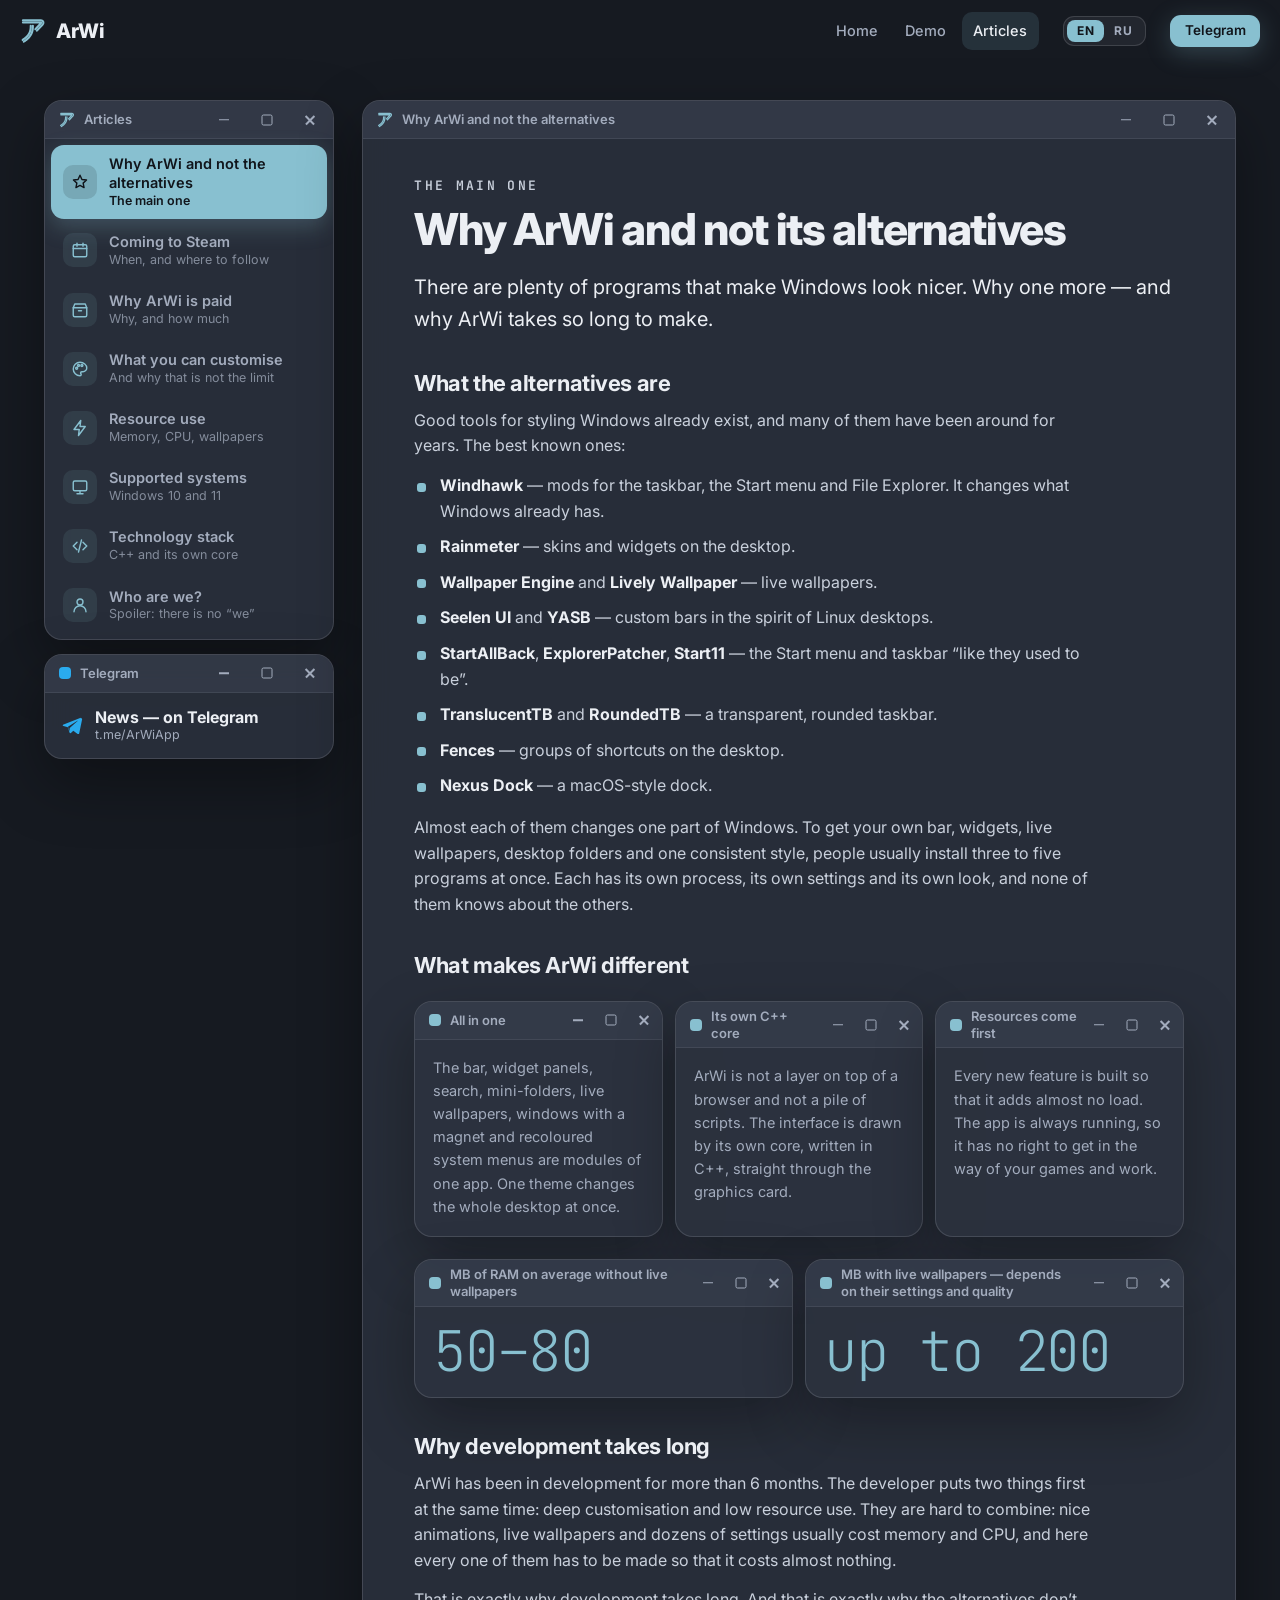
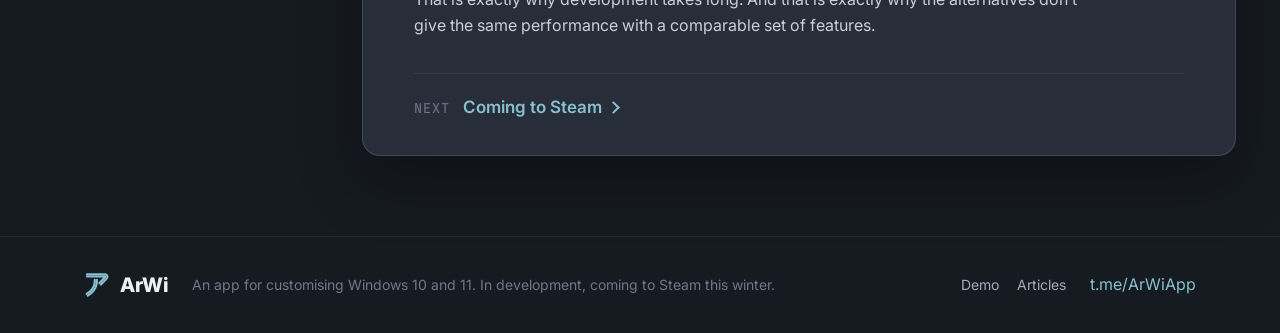
==== commit 10c33de8: "Why paid: price not set yet, regional prices, affordable for everyone; three-tile rows wrap instead " ====
--- a/articles.html
+++ b/articles.html
@@ -16,7 +16,7 @@
 <link rel="preconnect" href="https://fonts.gstatic.com" crossorigin>
 <link href="https://fonts.googleapis.com/css2?family=Inter:wght@300;400;500;600;700;800&family=JetBrains+Mono:wght@200;400;500;700&display=swap" rel="stylesheet">
 <script>try{if(localStorage.getItem("arwi-lang")!=="ru")document.documentElement.classList.add("i18n-wait")}catch(e){document.documentElement.classList.add("i18n-wait")}setTimeout(function(){document.documentElement.classList.remove("i18n-wait")},2500)</script>
-<link rel="stylesheet" href="css/style.css?v=14">
+<link rel="stylesheet" href="css/style.css?v=17">
 </head>
 <body>
 
@@ -50,7 +50,7 @@
       </a>
       <a href="#paid" data-art="paid">
         <span class="toc-ico"><svg viewBox="0 0 24 24"><path d="M3 9h18v10a2 2 0 0 1-2 2H5a2 2 0 0 1-2-2Z"/><path d="M3 9l2-5h14l2 5M10 13h4"/></svg></span>
-        <span class="toc-txt"><b>Почему ArWi платный</b><small>И зачем это нужно</small></span>
+        <span class="toc-txt"><b>Почему ArWi платный</b><small>Зачем и сколько</small></span>
       </a>
       <a href="#custom" data-art="custom">
         <span class="toc-ico"><svg viewBox="0 0 24 24"><path d="M12 3a9 9 0 1 0 0 18c1 0 1.6-.8 1.6-1.6 0-.5-.2-.8-.4-1.1-.3-.3-.4-.7-.4-1.1 0-.9.7-1.6 1.6-1.6H16a5 5 0 0 0 5-5C21 6.6 17 3 12 3Z"/><circle cx="7.5" cy="11" r="1.3"/><circle cx="10" cy="7.3" r="1.3"/><circle cx="14.5" cy="7.3" r="1.3"/></svg></span>
@@ -223,6 +223,10 @@
     <div class="awin tile"><div class="awin-head"><span class="awin-dot" style="--c:var(--accent)"></span><span class="awin-title">Кастомизацию</span><i></i><i></i><i></i></div><div class="awin-body"><p>Новые настройки, темы и способы перестроить стол под себя.</p></div></div>
   </div>
   <p>Поэтому да, ArWi платный.</p>
+
+  <h2>Сколько будет стоить?</h2>
+  <p>Точная цена пока не назначена. В Steam будут региональные цены: в каждой стране своя, по местным доходам.</p>
+  <p>Разработчик постарается сделать ArWi доступным для всех и не просить за него огромных денег.</p>
 </div>
 <div class="lang-en">
   <p class="kicker">Price</p>
@@ -243,6 +247,10 @@
     <div class="awin tile"><div class="awin-head"><span class="awin-dot" style="--c:var(--accent)"></span><span class="awin-title">Customisation</span><i></i><i></i><i></i></div><div class="awin-body"><p>New settings, themes and ways to rebuild the desktop your way.</p></div></div>
   </div>
   <p>So yes, ArWi is paid.</p>
+
+  <h2>How much will it cost?</h2>
+  <p>The exact price hasn’t been set yet. Steam will have regional prices: each country gets its own, based on local incomes.</p>
+  <p>The developer will try to make ArWi affordable for everyone and not ask a huge amount of money for it.</p>
 </div>
 </article>
 
@@ -469,8 +477,8 @@
   </div>
 </footer>
 
-<script src="js/i18n.js?v=14"></script>
-<script src="js/site.js?v=14"></script>
-<script src="js/articles.js?v=14"></script>
+<script src="js/i18n.js?v=17"></script>
+<script src="js/site.js?v=17"></script>
+<script src="js/articles.js?v=17"></script>
 </body>
 </html>
--- a/css/style.css
+++ b/css/style.css
@@ -951,3 +951,24 @@
 }
 .side-tg.awin .awin-body { flex-direction: row; height: auto; }
 @media (max-width: 960px) { .side-tg.awin { display: none; } }
+
+/* hover for every window tile (19.11): the same as the home-page cards, without the lift — accent border and glow,
+   the title bar lights up, the close button turns red, the icon tilts, the number glows */
+.awin-head, .awin-head i, .awin-head i::before, .awin-head i::after, .awin-dot { transition: color .16s var(--ease-hover), background-color .16s var(--ease-hover), transform .4s var(--ease-spring); }
+.awin.pillar, .awin.feat, .awin.stat, .awin.ice-col, .tile { transition: border-color .2s var(--ease-hover), box-shadow .35s var(--ease-hover), background-color .2s var(--ease-hover); }
+.awin.pillar:hover, .awin.feat:hover, .awin.stat:hover, .awin.ice-col:hover, .tile:hover {
+  border-color: rgba(var(--accent-rgb), .45);
+  box-shadow: 0 30px 70px rgba(0, 0, 0, .42), 0 0 0 1px rgba(var(--accent-rgb), .15), 0 0 40px rgba(var(--accent-rgb), .08);
+}
+:is(.awin.pillar, .awin.feat, .awin.stat, .awin.ice-col, .tile):hover .awin-head { color: var(--fg); background: rgba(59, 66, 82, .8); }
+:is(.awin.pillar, .awin.feat, .awin.stat, .awin.ice-col, .tile):hover .awin-dot { transform: scale(1.25); }
+:is(.awin.pillar, .awin.feat, .awin.stat, .awin.ice-col, .tile):hover .awin-head i:nth-of-type(3) { background: #bf616a; }
+:is(.awin.pillar, .awin.feat, .awin.stat, .awin.ice-col, .tile):hover .awin-head i:nth-of-type(3)::before,
+:is(.awin.pillar, .awin.feat, .awin.stat, .awin.ice-col, .tile):hover .awin-head i:nth-of-type(3)::after { background: #fff; }
+.pillar-ico, .feat-ico { transition: transform .5s var(--ease-spring); }
+.awin.pillar:hover .pillar-ico, .awin.feat:hover .feat-ico { transform: rotate(-8deg) scale(1.08); }
+.tile-num, .awin.stat b { transition: text-shadow .3s var(--ease-hover); }
+.tile:hover .tile-num, .awin.stat:hover b { text-shadow: 0 0 22px rgba(var(--accent-rgb), .45); }
+.tile-bad:hover { border-color: rgba(191, 97, 106, .6); box-shadow: 0 30px 70px rgba(0, 0, 0, .42), 0 0 0 1px rgba(191, 97, 106, .2), 0 0 40px rgba(191, 97, 106, .1); }
+.tile-bad:hover .tile-num { text-shadow: 0 0 22px rgba(191, 97, 106, .5); }
+.tile-grid-3 { grid-template-columns: repeat(auto-fit, minmax(210px, 1fr)); }
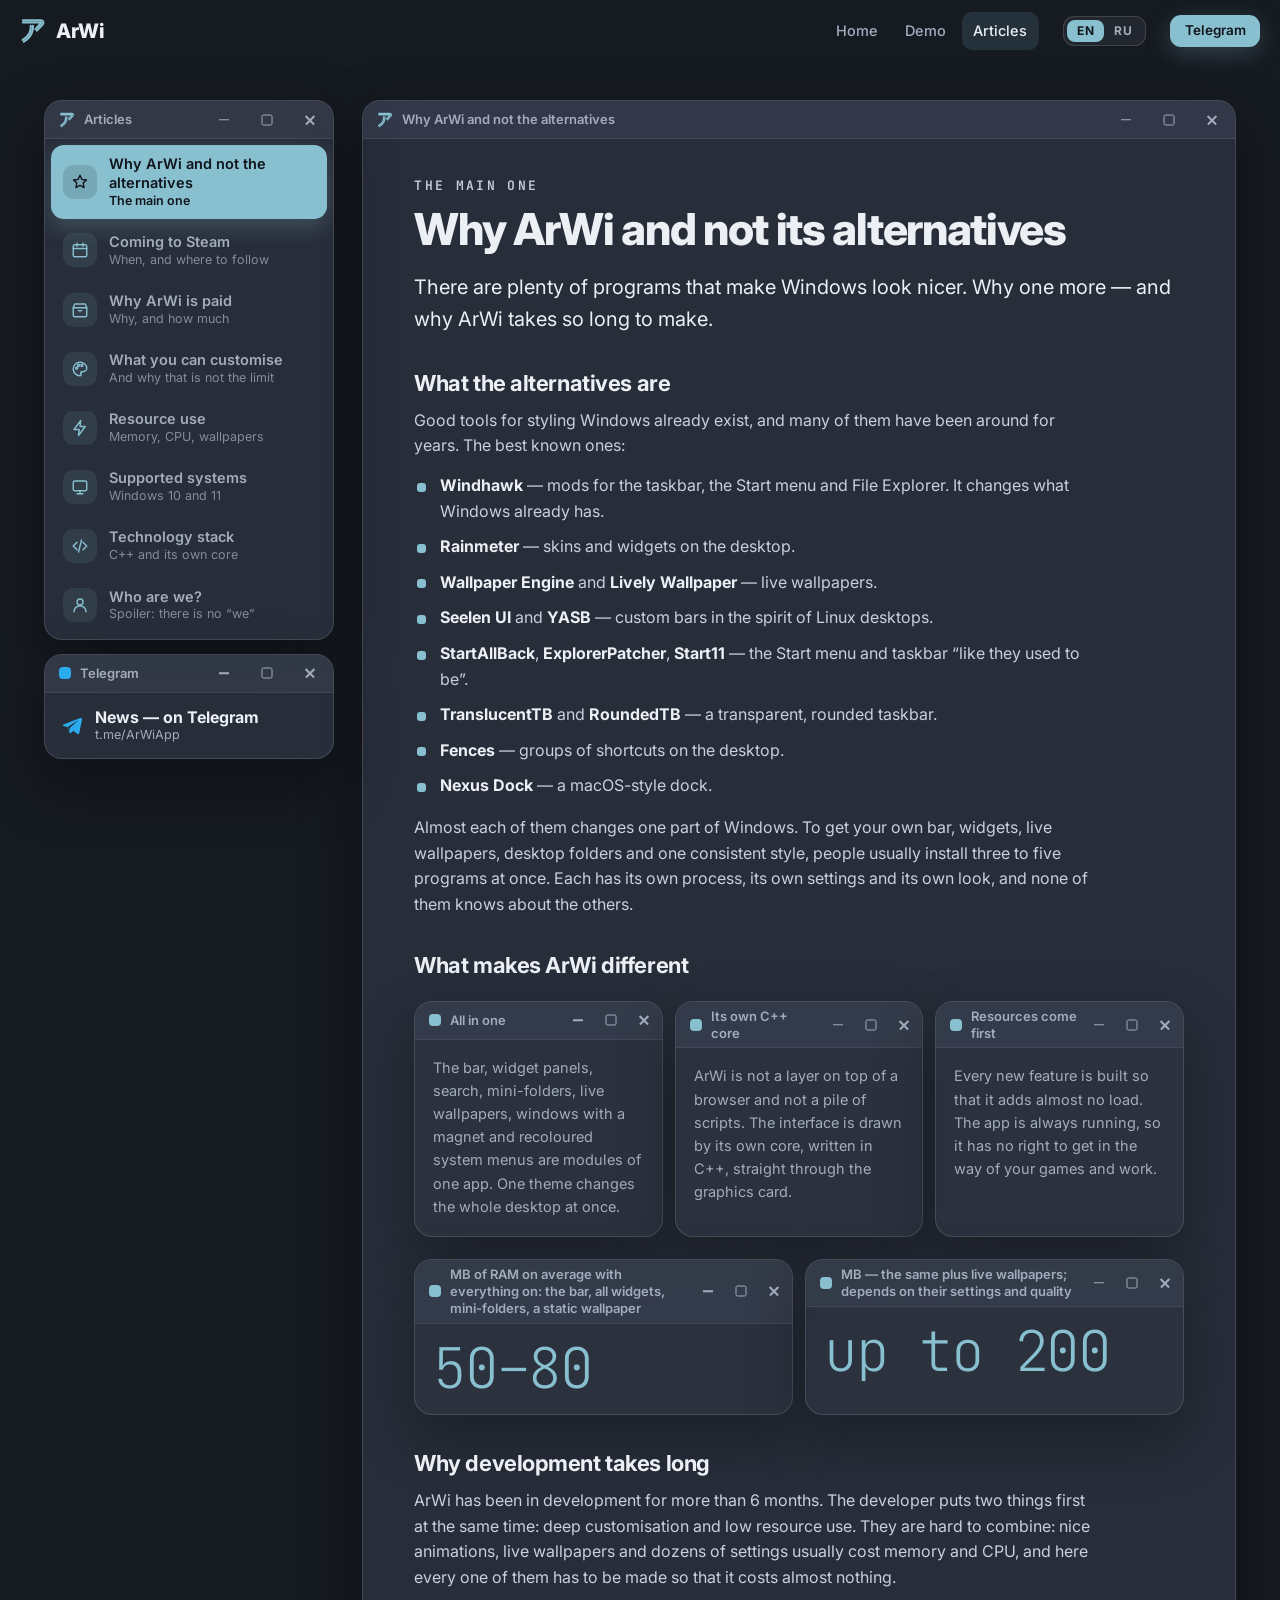
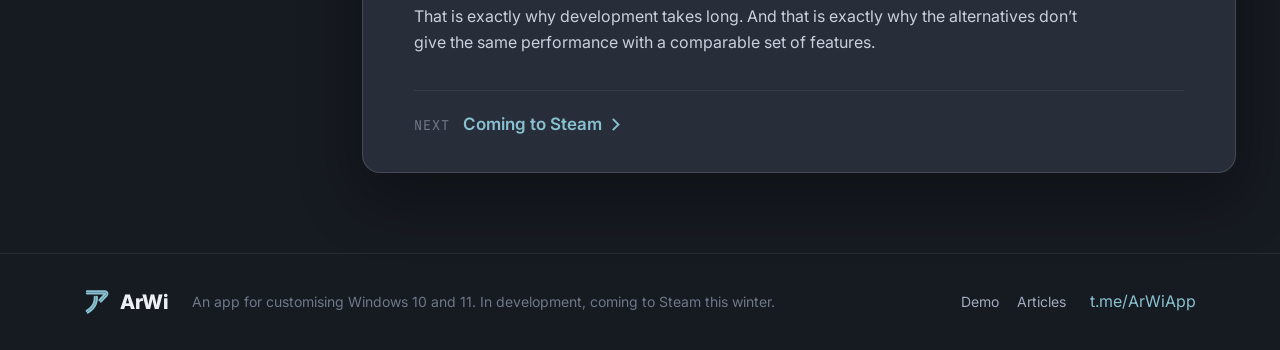
==== commit 67206aa0: "Smoother site: no lag from blurs and endless animations, calm hover, clearer core and memory texts -" ====
--- a/articles.html
+++ b/articles.html
@@ -14,9 +14,10 @@
 <link rel="icon" href="assets/favicon.svg" type="image/svg+xml">
 <link rel="preconnect" href="https://fonts.googleapis.com">
 <link rel="preconnect" href="https://fonts.gstatic.com" crossorigin>
-<link href="https://fonts.googleapis.com/css2?family=Inter:wght@300;400;500;600;700;800&family=JetBrains+Mono:wght@200;400;500;700&display=swap" rel="stylesheet">
+<link href="https://fonts.googleapis.com/css2?family=Inter:wght@300;400;500;600;700;800&family=JetBrains+Mono:wght@200;400;500;700&display=swap" rel="stylesheet" media="print" onload="this.media='all'">
+<noscript><link href="https://fonts.googleapis.com/css2?family=Inter:wght@300;400;500;600;700;800&family=JetBrains+Mono:wght@200;400;500;700&display=swap" rel="stylesheet"></noscript>
 <script>try{if(localStorage.getItem("arwi-lang")!=="ru")document.documentElement.classList.add("i18n-wait")}catch(e){document.documentElement.classList.add("i18n-wait")}setTimeout(function(){document.documentElement.classList.remove("i18n-wait")},2500)</script>
-<link rel="stylesheet" href="css/style.css?v=17">
+<link rel="stylesheet" href="css/style.css?v=19">
 </head>
 <body>
 
@@ -117,8 +118,8 @@
   </div>
 
   <div class="tile-grid">
-    <div class="awin tile tile-big"><div class="awin-head"><span class="awin-dot" style="--c:var(--accent)"></span><span class="awin-title">МБ памяти в среднем без живых обоев</span><i></i><i></i><i></i></div><div class="awin-body"><b class="tile-num">50–80</b></div></div>
-    <div class="awin tile tile-big"><div class="awin-head"><span class="awin-dot" style="--c:var(--accent)"></span><span class="awin-title">МБ с живыми обоями — зависит от их настроек и качества</span><i></i><i></i><i></i></div><div class="awin-body"><b class="tile-num">до 200</b></div></div>
+    <div class="awin tile tile-big"><div class="awin-head"><span class="awin-dot" style="--c:var(--accent)"></span><span class="awin-title">МБ памяти в среднем, когда включено всё: бар, все виджеты, мини-папки, статичные обои</span><i></i><i></i><i></i></div><div class="awin-body"><b class="tile-num">50–80</b></div></div>
+    <div class="awin tile tile-big"><div class="awin-head"><span class="awin-dot" style="--c:var(--accent)"></span><span class="awin-title">МБ — всё то же с живыми обоями; зависит от их настроек и качества</span><i></i><i></i><i></i></div><div class="awin-body"><b class="tile-num">до 200</b></div></div>
   </div>
 
   <h2>Почему разработка идёт долго</h2>
@@ -152,8 +153,8 @@
   </div>
 
   <div class="tile-grid">
-    <div class="awin tile tile-big"><div class="awin-head"><span class="awin-dot" style="--c:var(--accent)"></span><span class="awin-title">MB of RAM on average without live wallpapers</span><i></i><i></i><i></i></div><div class="awin-body"><b class="tile-num">50–80</b></div></div>
-    <div class="awin tile tile-big"><div class="awin-head"><span class="awin-dot" style="--c:var(--accent)"></span><span class="awin-title">MB with live wallpapers — depends on their settings and quality</span><i></i><i></i><i></i></div><div class="awin-body"><b class="tile-num">up to 200</b></div></div>
+    <div class="awin tile tile-big"><div class="awin-head"><span class="awin-dot" style="--c:var(--accent)"></span><span class="awin-title">MB of RAM on average with everything on: the bar, all widgets, mini-folders, a static wallpaper</span><i></i><i></i><i></i></div><div class="awin-body"><b class="tile-num">50–80</b></div></div>
+    <div class="awin tile tile-big"><div class="awin-head"><span class="awin-dot" style="--c:var(--accent)"></span><span class="awin-title">MB — the same plus live wallpapers; depends on their settings and quality</span><i></i><i></i><i></i></div><div class="awin-body"><b class="tile-num">up to 200</b></div></div>
   </div>
 
   <h2>Why development takes long</h2>
@@ -313,11 +314,11 @@
     <div class="mm-scale"><span>0</span><span>50</span><span>80</span><span>200 МБ</span></div>
   </div>
   <ul class="art-list">
-    <li><b>50–80 МБ</b> оперативной памяти в среднем без живых обоев.</li>
-    <li><b>До 200 МБ</b> с живыми обоями. Сколько именно — зависит от настроек обоев: их разрешения, качества и частоты кадров.</li>
+    <li><b>50–80 МБ</b> оперативной памяти в среднем, когда включены все модули: бар, все виджеты, все мини-папки и статичные обои.</li>
+    <li><b>До 200 МБ</b> — всё то же, но с живыми обоями. Сколько именно — зависит от настроек обоев: их разрешения, качества и частоты кадров.</li>
     <li><b>Около 0,1 %</b> процессора в простое.</li>
   </ul>
-  <p class="art-aside">Цифры сняты на ПК разработчика при обычной работе. На вашем компьютере они могут немного отличаться: это зависит от настроек, числа виджетов и мониторов.</p>
+  <p class="art-aside">Цифры сняты на ПК разработчика при обычной работе, когда включены все модули: бар, все виджеты и все мини-папки. На вашем компьютере они могут немного отличаться: это зависит от настроек и числа мониторов. Если включить не всё, памяти уйдёт ещё меньше.</p>
 
   <h2>За счёт чего</h2>
   <ul class="art-list">
@@ -341,11 +342,11 @@
     <div class="mm-scale"><span>0</span><span>50</span><span>80</span><span>200 MB</span></div>
   </div>
   <ul class="art-list">
-    <li><b>50–80 MB</b> of RAM on average without live wallpapers.</li>
-    <li><b>Up to 200 MB</b> with live wallpapers. How much exactly depends on the wallpaper settings: resolution, quality and frame rate.</li>
+    <li><b>50–80 MB</b> of RAM on average with every module on: the bar, all widgets, all mini-folders and a static wallpaper.</li>
+    <li><b>Up to 200 MB</b> — the same, but with live wallpapers. How much exactly depends on the wallpaper settings: resolution, quality and frame rate.</li>
     <li><b>About 0.1 %</b> CPU when idle.</li>
   </ul>
-  <p class="art-aside">The figures come from the developer’s PC in normal use. On your computer they may differ a little: it depends on the settings and on the number of widgets and monitors.</p>
+  <p class="art-aside">The figures come from the developer’s PC in normal use with every module on: the bar, all widgets and all mini-folders. On your computer they may differ a little: it depends on the settings and the number of monitors. If you don’t turn everything on, it uses even less memory.</p>
 
   <h2>How it gets there</h2>
   <ul class="art-list">
@@ -401,14 +402,14 @@
 
   <h2>Не Electron и не WebView</h2>
   <p>Многие красивые оболочки рисуют интерфейс встроенным браузером. Разработчику так удобнее, но вашему компьютеру это дорого: внутри каждой такой программы работает почти целый браузер. Первая версия ArWi тоже была веб-версией и потребляла <b>около 600 МБ оперативной памяти</b>. Поэтому ArWi переписан целиком, и браузера внутри нет.</p>
-  <div class="tile-grid"><div class="awin tile tile-big tile-bad"><div class="awin-head"><span class="awin-dot" style="--c:var(--accent)"></span><span class="awin-title">Первая версия: веб</span><i></i><i></i><i></i></div><div class="awin-body"><b class="tile-num">~600</b><span class="tile-cap">МБ оперативной памяти</span></div></div><div class="awin tile tile-big"><div class="awin-head"><span class="awin-dot" style="--c:var(--accent)"></span><span class="awin-title">Сейчас: своё ядро на C++</span><i></i><i></i><i></i></div><div class="awin-body"><b class="tile-num">50–80</b><span class="tile-cap">МБ без живых обоев</span></div></div></div>
+  <div class="tile-grid"><div class="awin tile tile-big tile-bad"><div class="awin-head"><span class="awin-dot" style="--c:var(--accent)"></span><span class="awin-title">Первая версия: веб</span><i></i><i></i><i></i></div><div class="awin-body"><b class="tile-num">~600</b><span class="tile-cap">МБ оперативной памяти</span></div></div><div class="awin tile tile-big"><div class="awin-head"><span class="awin-dot" style="--c:var(--accent)"></span><span class="awin-title">Сейчас: своё ядро на C++</span><i></i><i></i><i></i></div><div class="awin-body"><b class="tile-num">50–80</b><span class="tile-cap">МБ со всеми модулями и статичными обоями</span></div></div></div>
 
   <h2>Собственное ядро на C++</h2>
   <p>Для ArWi разрабатывается своё ядро. Оно использует некоторые open-source решения, но важно подчеркнуть: большая часть работы сделана самим разработчиком. Отрисовка через видеокарту, окна, анимации, темы, все модули, сон и экономия ресурсов написаны для ArWi с нуля. Собственного кода на C++ в проекте уже больше 200 тысяч строк.</p>
   <p>Вид интерфейса описывается разметкой и стилями, похожими на HTML и CSS. Но разбирает и рисует их ядро ArWi, а не браузер. Благодаря этому темы можно будет писать кодом.</p>
 
   <h2>Почему это важно</h2>
-  <p>Именно благодаря своему ядру ArWi удаётся добиться такого мизерного потребления ресурсов: 50–80 МБ памяти без живых обоев и около 0,1 % процессора в простое. И именно ядро позволит со временем строить на ArWi что угодно — не теряя этой лёгкости.</p>
+  <p>Именно благодаря своему ядру ArWi удаётся добиться такого мизерного потребления ресурсов: 50–80 МБ памяти со всеми модулями и статичными обоями и около 0,1 % процессора в простое. И именно ядро позволит со временем строить на ArWi что угодно — не теряя этой лёгкости.</p>
 </div>
 <div class="lang-en">
   <p class="kicker">How ArWi is made</p>
@@ -421,14 +422,14 @@
 
   <h2>Not Electron, not WebView</h2>
   <p>Many good-looking shells draw their interface with a built-in browser. It is easier for the developer, but costly for your computer: almost a whole browser runs inside each such program. The first version of ArWi was a web version too, and it used <b>about 600 MB of RAM</b>. So ArWi was rewritten from scratch, and there is no browser inside.</p>
-  <div class="tile-grid"><div class="awin tile tile-big tile-bad"><div class="awin-head"><span class="awin-dot" style="--c:var(--accent)"></span><span class="awin-title">First version: web</span><i></i><i></i><i></i></div><div class="awin-body"><b class="tile-num">~600</b><span class="tile-cap">MB of RAM</span></div></div><div class="awin tile tile-big"><div class="awin-head"><span class="awin-dot" style="--c:var(--accent)"></span><span class="awin-title">Now: its own C++ core</span><i></i><i></i><i></i></div><div class="awin-body"><b class="tile-num">50–80</b><span class="tile-cap">MB without live wallpapers</span></div></div></div>
+  <div class="tile-grid"><div class="awin tile tile-big tile-bad"><div class="awin-head"><span class="awin-dot" style="--c:var(--accent)"></span><span class="awin-title">First version: web</span><i></i><i></i><i></i></div><div class="awin-body"><b class="tile-num">~600</b><span class="tile-cap">MB of RAM</span></div></div><div class="awin tile tile-big"><div class="awin-head"><span class="awin-dot" style="--c:var(--accent)"></span><span class="awin-title">Now: its own C++ core</span><i></i><i></i><i></i></div><div class="awin-body"><b class="tile-num">50–80</b><span class="tile-cap">MB with every module on and a static wallpaper</span></div></div></div>
 
   <h2>Its own C++ core</h2>
   <p>ArWi has its own core in development. It uses some open-source solutions, but to be clear: most of the work was done by the developer himself. Drawing through the graphics card, windows, animations, themes, every module, sleeping and saving resources were written for ArWi from scratch. The project already has more than 200,000 lines of its own C++ code.</p>
   <p>The look of the interface is described with markup and styles similar to HTML and CSS. But they are parsed and drawn by the ArWi core, not by a browser. That is what will let themes be written as code.</p>
 
   <h2>Why it matters</h2>
-  <p>It is thanks to its own core that ArWi reaches such tiny resource use: 50–80 MB of RAM without live wallpapers and about 0.1 % CPU when idle. And it is the core that will, over time, let anything be built on ArWi — without losing that lightness.</p>
+  <p>It is thanks to its own core that ArWi reaches such tiny resource use: 50–80 MB of RAM with every module on and a static wallpaper, and about 0.1 % CPU when idle. And it is the core that will, over time, let anything be built on ArWi — without losing that lightness.</p>
 </div>
 </article>
 
@@ -477,8 +478,8 @@
   </div>
 </footer>
 
-<script src="js/i18n.js?v=17"></script>
-<script src="js/site.js?v=17"></script>
-<script src="js/articles.js?v=17"></script>
+<script src="js/i18n.js?v=19"></script>
+<script src="js/site.js?v=19"></script>
+<script src="js/articles.js?v=19"></script>
 </body>
 </html>
--- a/css/style.css
+++ b/css/style.css
@@ -80,23 +80,25 @@
   background: rgba(var(--accent-rgb), .1); border: 1px solid rgba(var(--accent-rgb), .3);
   color: var(--accent); font-size: 13px; font-weight: 600;
 }
-.pill .dot { width: 7px; height: 7px; border-radius: 50%; background: var(--accent); box-shadow: 0 0 0 0 rgba(var(--accent-rgb), .6); animation: ping 2.4s infinite; }
+.pill .dot { position: relative; width: 7px; height: 7px; border-radius: 50%; background: var(--accent); }
+/* the pulse ring: transform and opacity only, so the graphics card animates it without repainting the page */
+.pill .dot::after, .real-badge .dot::after { content: ""; position: absolute; inset: 0; border-radius: inherit; background: inherit; animation: ping 2.4s var(--ease-hover) infinite; }
 .pill-soft { background: rgba(180, 142, 173, .12); border-color: rgba(180, 142, 173, .35); color: var(--violet); }
-@keyframes ping { 0% { box-shadow: 0 0 0 0 rgba(var(--accent-rgb), .55); } 70%, 100% { box-shadow: 0 0 0 9px rgba(var(--accent-rgb), 0); } }
+@keyframes ping { 0% { transform: scale(1); opacity: .55; } 70%, 100% { transform: scale(3.4); opacity: 0; } }
 
 /* ---------- nav ---------- */
 .nav {
   position: fixed; inset: 0 0 auto 0; z-index: 50;
   display: flex; align-items: center; gap: 24px;
   padding: calc(12px + env(safe-area-inset-top, 0px)) max(20px, env(safe-area-inset-left)) 12px;
-  transition: background-color .3s var(--ease-hover), border-color .3s, backdrop-filter .3s;
+  transition: background-color .3s var(--ease-hover), border-color .3s;
   border-bottom: 1px solid transparent;
 }
-.nav.scrolled { background: rgba(22, 26, 33, .78); backdrop-filter: blur(16px) saturate(1.3); -webkit-backdrop-filter: blur(16px) saturate(1.3); border-color: var(--line); }
+/* no blur under the fixed header: it was redrawn on every scroll frame and made scrolling stutter */
+.nav.scrolled { background: rgba(22, 26, 33, .95); border-color: var(--line); }
 .brand { display: inline-flex; align-items: center; gap: .5em; color: var(--fg); font-weight: 800; font-size: 20px; letter-spacing: -.02em; }
-.brand .logo-mark { color: var(--accent); width: 26px; height: 26px; transition: transform .4s var(--ease-spring); }
+.brand .logo-mark { color: var(--accent); width: 26px; height: 26px; }
 .brand:hover { color: var(--fg); }
-.brand:hover .logo-mark { transform: rotate(-12deg) scale(1.1); }
 .nav-links { display: flex; gap: 4px; margin-left: auto; }
 .nav-links a { color: var(--muted); font-size: 14.5px; font-weight: 500; padding: .5em .8em; border-radius: 10px; transition: background-color .16s var(--ease-hover), color .16s var(--ease-hover); }
 .nav-links a:hover { color: var(--fg); background: rgba(236, 239, 244, .06); }
@@ -120,11 +122,10 @@
 /* ---------- hero ---------- */
 .hero { min-height: 100svh; display: flex; align-items: center; position: relative; overflow: hidden; padding: 110px 0 80px; }
 .hero-bg { position: absolute; inset: 0; z-index: -1; }
-.hero-wall { position: absolute; inset: -4%; background: url(../assets/wall/nord.webp) center / cover; opacity: .55; filter: saturate(1.1); transform: scale(1.04); animation: drift 30s ease-in-out infinite alternate; }
+.hero-wall { position: absolute; inset: -4%; background: url(../assets/wall/nord.webp) center / cover; opacity: .55; filter: saturate(1.1); transform: scale(1.04); }
 .hero-glow { position: absolute; inset: 0; background:
   radial-gradient(60% 50% at 75% 40%, rgba(var(--accent-rgb), .18), transparent 70%),
   linear-gradient(180deg, rgba(22, 26, 33, .2) 0%, rgba(22, 26, 33, .55) 60%, var(--bg) 100%); }
-@keyframes drift { to { transform: scale(1.1) translate(-1.5%, 1%); } }
 .hero-inner { max-width: 1240px; margin: 0 auto; padding-inline: 24px; display: grid; grid-template-columns: 1.1fr .9fr; gap: 40px; align-items: center; width: 100%; }
 .hero h1 { font-size: clamp(38px, 6.2vw, 78px); font-weight: 800; margin: 22px 0 0; letter-spacing: -.035em; }
 .grad { background: linear-gradient(100deg, var(--accent) 0%, var(--accent2) 45%, var(--violet) 100%); -webkit-background-clip: text; background-clip: text; color: transparent; }
@@ -137,8 +138,8 @@
 .hero-bar {
   display: flex; align-items: center; gap: 7px;
   padding: 8px 10px; width: min(460px, 92vw);
-  background: rgba(59, 66, 82, .62); border: 1px solid rgba(236, 239, 244, .1);
-  border-radius: 16px; backdrop-filter: blur(14px); -webkit-backdrop-filter: blur(14px);
+  background: rgba(59, 66, 82, .8); border: 1px solid rgba(236, 239, 244, .1);
+  border-radius: 16px;
   box-shadow: 0 16px 50px rgba(0, 0, 0, .35);
   animation: barIn .9s .5s var(--ease-reveal) both;
 }
@@ -163,8 +164,7 @@
 
 /* ---------- about ---------- */
 .pillars { display: grid; grid-template-columns: 1fr 1fr; gap: 20px; margin-top: 48px; }
-.pillar { padding: 32px; border-radius: 22px; background: linear-gradient(160deg, rgba(59, 66, 82, .55), rgba(46, 52, 64, .3)); border: 1px solid var(--line); transition: border-color .25s var(--ease-hover), transform .3s var(--ease-pop); }
-.pillar:hover { border-color: rgba(var(--accent-rgb), .4); transform: translateY(-3px); }
+.pillar { padding: 32px; border-radius: 22px; background: linear-gradient(160deg, rgba(59, 66, 82, .55), rgba(46, 52, 64, .3)); border: 1px solid var(--line); }
 .pillar h3 { font-size: 24px; margin: 18px 0 10px; }
 .pillar p { color: var(--muted); margin: 0; }
 .pillar-ico, .feat-ico { width: 52px; height: 52px; border-radius: 15px; display: grid; place-items: center; background: rgba(var(--accent-rgb), .12); border: 1px solid rgba(var(--accent-rgb), .25); }
@@ -187,12 +187,8 @@
 .feat {
   position: relative; padding: 28px; border-radius: 22px;
   background: rgba(35, 40, 51, .7); border: 1px solid var(--line);
-  transition: border-color .25s var(--ease-hover), background-color .25s var(--ease-hover), transform .35s var(--ease-pop);
-  transform-style: preserve-3d; overflow: hidden;
-}
-.feat::after { content: ""; position: absolute; inset: 0; pointer-events: none; background: radial-gradient(400px circle at var(--mx, 50%) var(--my, 0%), rgba(var(--accent-rgb), .1), transparent 45%); opacity: 0; transition: opacity .3s; }
-.feat:hover { border-color: rgba(var(--accent-rgb), .35); background: rgba(41, 47, 59, .8); }
-.feat:hover::after { opacity: 1; }
+  overflow: hidden;
+}
 .feat h3 { font-size: 21px; margin: 18px 0 10px; }
 .feat p { color: var(--muted); margin: 0; font-size: 15.5px; }
 .feat-wide { grid-column: span 3; display: grid; grid-template-columns: 1.05fr 1fr; gap: 10px 40px; align-items: center; }
@@ -204,7 +200,7 @@
 .ticks li::before { content: ""; position: absolute; left: 2px; top: .55em; width: 9px; height: 9px; border-radius: 3px; background: var(--accent); transform: rotate(45deg); opacity: .85; }
 .demo-bar { height: 240px; border-radius: 16px; background: url(../assets/wall/nord.webp) center 70% / cover; position: relative; display: flex; flex-direction: column; align-items: center; justify-content: flex-end; padding-bottom: 22px; overflow: hidden; }
 .demo-bar .hint { margin: 10px 0 0; color: rgba(236, 239, 244, .7); font: 500 12px var(--mono); }
-.db-bar { display: flex; align-items: flex-end; gap: 8px; padding: 9px 12px; height: 52px; background: rgba(59, 66, 82, .62); border: 1px solid rgba(236, 239, 244, .1); border-radius: 16px; backdrop-filter: blur(10px); -webkit-backdrop-filter: blur(10px); }
+.db-bar { display: flex; align-items: flex-end; gap: 8px; padding: 9px 12px; height: 52px; background: rgba(59, 66, 82, .8); border: 1px solid rgba(236, 239, 244, .1); border-radius: 16px; }
 .db-logo { color: var(--accent); width: 24px; height: 24px; margin: 0 4px 5px; }
 .db-chip { width: 24px; height: 24px; border-radius: 8px; color: var(--muted); font: 600 11px/24px var(--font); text-align: center; margin-bottom: 5px; transition: background-color .16s var(--ease-hover); }
 .db-chip.on { background: var(--accent); color: #1b1f27; }
@@ -226,15 +222,13 @@
 .engine { margin-top: 24px; padding: 22px; border-radius: 18px; background: rgba(22, 26, 33, .6); border: 1px solid var(--line); display: grid; gap: 14px; }
 .eng-row { display: grid; grid-template-columns: 190px 1fr; align-items: center; gap: 14px; font-size: 14px; color: var(--muted); }
 .eng-bar { height: 12px; border-radius: 6px; background: rgba(236, 239, 244, .06); overflow: hidden; }
-.eng-bar i { display: block; height: 100%; border-radius: inherit; width: 0; transition: width 1.6s var(--ease-pop); }
-.eng-bar.web i { background: repeating-linear-gradient(90deg, #bf616a 0 22%, #d08770 22% 40%, #ebcb8b 40% 58%, #a3be8c 58% 74%, #b48ead 74% 100%); }
-.eng-bar.native i { background: var(--accent); }
-.engine.in .web i { width: 100%; }
-.engine.in .native i { width: 22%; }
+.eng-bar i { display: block; height: 100%; border-radius: inherit; transform: scaleX(0); transform-origin: left; transition: transform 1.6s var(--ease-pop); }
+.eng-bar.web i { width: 100%; background: repeating-linear-gradient(90deg, #bf616a 0 22%, #d08770 22% 40%, #ebcb8b 40% 58%, #a3be8c 58% 74%, #b48ead 74% 100%); }
+.eng-bar.native i { width: 22%; background: var(--accent); }
+.engine.in .eng-bar i { transform: none; }
 .eng-note { margin: 0; font-size: 12.5px; color: var(--dim); }
 .light-list { list-style: none; margin: 0; padding: 0; display: grid; gap: 14px; }
-.light-list li { padding: 18px 20px 18px 54px; border-radius: 16px; background: rgba(46, 52, 64, .4); border: 1px solid var(--line); color: var(--muted); font-size: 15px; position: relative; transition: border-color .2s var(--ease-hover), transform .3s var(--ease-pop); }
-.light-list li:hover { border-color: rgba(var(--accent-rgb), .35); transform: translateX(4px); }
+.light-list li { padding: 18px 20px 18px 54px; border-radius: 16px; background: rgba(46, 52, 64, .4); border: 1px solid var(--line); color: var(--muted); font-size: 15px; position: relative; }
 .light-list li::before { content: ""; position: absolute; left: 20px; top: 21px; width: 18px; height: 18px; border-radius: 6px; background: rgba(var(--accent-rgb), .18); box-shadow: inset 0 0 0 1.5px var(--accent); }
 .light-list b { color: var(--fg); }
 @media (max-width: 860px) { .stats, .light-grid { grid-template-columns: 1fr; } .eng-row { grid-template-columns: 1fr; gap: 6px; } }
@@ -330,7 +324,7 @@
 /* ---------- themes gallery ---------- */
 .theme-gallery { display: grid; grid-template-columns: repeat(auto-fill, minmax(200px, 1fr)); gap: 14px; margin-top: 40px; }
 .tg-item { position: relative; border-radius: 18px; overflow: hidden; cursor: pointer; border: 1px solid var(--line); background: var(--surface); text-align: left; padding: 0; transition: transform .35s var(--ease-pop), border-color .2s var(--ease-hover), box-shadow .3s; }
-.tg-item:hover { transform: translateY(-5px); border-color: color-mix(in srgb, var(--c) 70%, transparent); box-shadow: 0 18px 40px rgba(0, 0, 0, .35), 0 0 0 1px color-mix(in srgb, var(--c) 40%, transparent); }
+.tg-item:hover { transform: translateY(-5px); border-color: color-mix(in srgb, var(--c) 70%, transparent); }
 .tg-thumb { aspect-ratio: 16 / 10; background: center / cover; position: relative; overflow: hidden; }
 .tg-thumb img { width: 100%; height: 100%; object-fit: cover; transition: transform .6s var(--ease-pop); }
 .tg-item:hover .tg-thumb img { transform: scale(1.06); }
@@ -371,7 +365,7 @@
 .ctp-clock { font: 600 11px var(--mono); color: #eceff4; margin-left: 6px; }
 .ct-preview.s1 .ctp-bar { border-radius: 0; background: linear-gradient(90deg, #ff3d7f, #7a5cff); border-color: transparent; }
 .ct-preview.s1 .ctp-logo { color: #fff; }
-.ct-preview.s2 .ctp-app:hover, .ct-preview.s2 .ctp-app:nth-child(3) { transform: scale(1.25) rotate(-6deg); }
+.ct-preview.s2 .ctp-app:hover, .ct-preview.s2 .ctp-app:nth-child(3) { transform: translateY(-4px) scale(1.2); }
 .ct-preview.s2 .ctp-app { background: rgba(255, 255, 255, .85); border-radius: 50%; }
 .ct-preview.s3 .ctp-clock { letter-spacing: .25em; text-transform: uppercase; color: #fff; text-shadow: 0 0 8px #ff3d7f; }
 @media (max-width: 900px) { .code-theme { grid-template-columns: 1fr; padding: 22px; } }
@@ -382,8 +376,7 @@
 .tg-text h2 { max-width: none; }
 .tg-text p { color: var(--muted); max-width: 54ch; font-size: 17px; }
 .qr-box { display: grid; justify-items: center; gap: 12px; color: var(--dim); font-size: 13px; position: relative; }
-.qr-frame { position: relative; padding: 16px; border-radius: 22px; background: #eceff4; box-shadow: 0 0 0 6px rgba(var(--accent-rgb), .25), 0 20px 60px rgba(0, 0, 0, .4); transition: transform .4s var(--ease-spring); }
-.qr-frame:hover { transform: scale(1.04) rotate(-1.5deg); }
+.qr-frame { position: relative; padding: 16px; border-radius: 22px; background: #eceff4; box-shadow: 0 0 0 6px rgba(var(--accent-rgb), .25), 0 20px 60px rgba(0, 0, 0, .4); }
 .qr-frame img { width: 200px; height: 200px; image-rendering: pixelated; }
 .qr-logo { position: absolute; left: 50%; top: 50%; width: 42px; height: 42px; translate: -50% -50%; color: #2e3440; background: #2e3440; border-radius: 12px; -webkit-mask: none; mask: none; display: grid; place-items: center; }
 .qr-logo::after { content: ""; width: 26px; height: 26px; background: #88c0d0; -webkit-mask: url(../assets/logo.svg) center / contain no-repeat; mask: url(../assets/logo.svg) center / contain no-repeat; }
@@ -414,8 +407,8 @@
 .bigclock.off { opacity: 0; translate: -50% -20px; }
 .bc-day { font: 400 15px var(--mono); letter-spacing: .3em; color: var(--t-hc); transition: color .8s; }
 .bc-time { font: 200 104px/1 var(--t-clockfont, var(--mono)); letter-spacing: -.02em; display: flex; justify-content: center; align-items: center; text-shadow: 0 4px 30px rgba(0, 0, 0, .25); }
-.bc-colon { color: var(--t-accent); margin: 0 6px; font-size: .55em; animation: colon 2s steps(1) infinite; transition: color .8s; }
-@keyframes colon { 50% { opacity: .25; } }
+.bc-colon { color: var(--t-accent); margin: 0 6px; font-size: .55em; transition: color .8s; }
+.bc-colon.dim { opacity: .25; }   /* blinks from the clock tick in app.js, not from a CSS animation */
 .bc-date { font: 400 13px var(--mono); color: color-mix(in srgb, var(--t-fg) 50%, transparent); letter-spacing: .1em; margin-top: 6px; }
 
 /* mini folders */
@@ -474,7 +467,7 @@
 .hs-mono .card h6::before { content: "[ "; } .hs-mono .card h6::after { content: " ]"; margin-right: auto; padding-left: 2px; }
 .card .muted { color: color-mix(in srgb, var(--t-fg) 55%, transparent); font-size: 11px; }
 .w-weather .ww { display: flex; align-items: center; gap: 12px; }
-.w-weather .sun { width: 34px; height: 34px; border-radius: 50%; border: 2.5px solid var(--t-accent); position: relative; animation: spin 18s linear infinite; }
+.w-weather .sun { width: 34px; height: 34px; border-radius: 50%; border: 2.5px solid var(--t-accent); position: relative; animation: spin 18s linear infinite; will-change: transform; }
 .w-weather .sun::before { content: ""; position: absolute; inset: -9px; border-radius: 50%; border: 2.5px dotted var(--t-accent); opacity: .7; }
 @keyframes spin { to { transform: rotate(360deg); } }
 .w-weather .deg { font: 300 34px/1 var(--t-numfont, var(--t-font)); }
@@ -490,7 +483,7 @@
 .w-player .ctr em::after { content: ""; border-left: 9px solid var(--t-onacc); border-top: 6px solid transparent; border-bottom: 6px solid transparent; margin-left: 2px; }
 .w-player.playing .ctr em::after { border: solid var(--t-onacc); border-width: 0 3px; width: 4px; height: 10px; margin: 0; }
 .track { height: 5px; border-radius: 3px; background: color-mix(in srgb, var(--t-fg) 14%, transparent); overflow: hidden; }
-.track i { display: block; height: 100%; width: var(--v, 30%); background: var(--t-progress); border-radius: inherit; transition: width .9s linear, background .8s; }
+.track i { display: block; height: 100%; background: var(--t-progress); border-radius: inherit; transform: translateX(calc(var(--v, 30%) - 100%)); transition: transform .9s linear, background .8s; }   /* moves, not resizes: no layout while it runs */
 .w-res .rr { display: grid; grid-template-columns: 34px 1fr 34px; align-items: center; gap: 8px; font-size: 11px; margin-top: 6px; }
 .w-res .rr span:last-child { text-align: right; font-family: var(--mono); }
 .w-pomo { text-align: center; }
@@ -692,8 +685,8 @@
 .real { margin: 40px 0 0; }
 .real-frame { position: relative; border-radius: 22px; overflow: hidden; border: 1px solid var(--line2); box-shadow: 0 30px 80px rgba(0, 0, 0, .45); aspect-ratio: 16 / 9; background: #111 url(../assets/real-themes.jpg) center / cover; }
 .real-frame video { width: 100%; height: 100%; object-fit: cover; display: block; }
-.real-badge { position: absolute; left: 16px; top: 16px; display: inline-flex; align-items: center; gap: .5em; padding: .4em .85em; border-radius: 999px; background: rgba(22, 26, 33, .72); backdrop-filter: blur(10px); -webkit-backdrop-filter: blur(10px); font: 600 12.5px var(--font); color: var(--fg); }
-.real-badge .dot { width: 7px; height: 7px; border-radius: 50%; background: #e8142c; animation: ping 2.4s infinite; }
+.real-badge { position: absolute; left: 16px; top: 16px; display: inline-flex; align-items: center; gap: .5em; padding: .4em .85em; border-radius: 999px; background: rgba(22, 26, 33, .85); font: 600 12.5px var(--font); color: var(--fg); }
+.real-badge .dot { position: relative; width: 7px; height: 7px; border-radius: 50%; background: #e8142c; }
 .real figcaption { margin-top: 14px; color: var(--muted); font-size: 15px; }
 .stage-hint { display: none; margin: 10px 0 0; text-align: center; color: var(--dim); font-size: 13px; }
 @media (max-width: 700px) { .stage-hint { display: block; } }
@@ -705,7 +698,10 @@
 .lang button { position: relative; z-index: 1; border: 0; background: none; padding: 5px 10px; border-radius: 8px; font: 700 12px/1 var(--font); letter-spacing: .04em; color: var(--muted); cursor: pointer; transition: color .16s var(--ease-hover); }
 .lang button:hover { color: var(--fg); }
 .lang button.on { color: #11151b; }
-.lang-ink { position: absolute; top: 3px; bottom: 3px; left: 3px; border-radius: 8px; background: var(--accent); transition: transform .34s var(--ease-pop), width .34s var(--ease-pop), background-color .3s; }
+/* the ink slides only after a click on EN / RU; on page load it is placed at once (no slide from the left edge, no
+   twitch when the web font arrives) */
+.lang-ink { position: absolute; top: 3px; bottom: 3px; left: 3px; border-radius: 8px; background: var(--accent); }
+.lang.anim .lang-ink { transition: transform .34s var(--ease-pop), width .34s var(--ease-pop), background-color .3s; }
 @media (max-width: 860px) { .lang { margin-left: auto; } .nav .btn { margin-left: 0; } }
 
 /* =====================================================================
@@ -736,7 +732,7 @@
 .foot-links a:hover { color: var(--fg); }
 
 /* ---------- ArWi window ---------- */
-.awin { display: block; border-radius: 18px; background: rgba(46, 52, 64, .78); border: 1px solid var(--line2); box-shadow: 0 24px 60px rgba(0, 0, 0, .35); overflow: hidden; color: var(--fg); backdrop-filter: blur(14px); -webkit-backdrop-filter: blur(14px); }
+.awin { display: block; border-radius: 18px; background: rgba(46, 52, 64, .78); border: 1px solid var(--line2); box-shadow: 0 24px 60px rgba(0, 0, 0, .35); overflow: hidden; color: var(--fg); }
 .awin-head { height: 38px; display: flex; align-items: center; gap: 9px; padding: 0 6px 0 14px; background: rgba(59, 66, 82, .55); border-bottom: 1px solid var(--line); font-size: 13px; font-weight: 600; color: var(--muted); }
 .awin-head .logo-mark { color: var(--accent); width: 16px; height: 16px; }
 .awin-dot { width: 12px; height: 12px; border-radius: 4px; background: var(--c); flex: none; }
@@ -761,15 +757,15 @@
 .status-text .hero-cta { margin-top: 22px; }
 .welcome-kicker { margin-top: 64px; }
 .awin-grid { display: grid; grid-template-columns: repeat(3, 1fr); gap: 18px; }
-.awin-card { transition: transform .45s var(--ease-pop), border-color .2s var(--ease-hover), box-shadow .35s; }
-.awin-card:hover { color: var(--fg); transform: translateY(-6px); border-color: rgba(var(--accent-rgb), .45); box-shadow: 0 30px 70px rgba(0, 0, 0, .45), 0 0 0 1px rgba(var(--accent-rgb), .15); }
+.awin-card { transition: transform .45s var(--ease-pop), border-color .2s var(--ease-hover); }
+.awin-card:hover { color: var(--fg); transform: translateY(-6px); border-color: rgba(var(--accent-rgb), .45); }
+.awin-card .awin-head, .awin-card .awin-head i, .awin-card .awin-head i::before, .awin-card .awin-head i::after { transition: color .16s var(--ease-hover), background-color .16s var(--ease-hover); }
 .awin-card:hover .awin-head { color: var(--fg); }
 .awin-card:hover .awin-head i:nth-of-type(3) { background: #bf616a; }
 .awin-card:hover .awin-head i:nth-of-type(3)::before, .awin-card:hover .awin-head i:nth-of-type(3)::after { background: #fff; }
 .awin-card .awin-body { display: flex; flex-direction: column; height: calc(100% - 38px); }
-.awin-ico { width: 48px; height: 48px; border-radius: 14px; display: grid; place-items: center; background: rgba(var(--accent-rgb), .12); border: 1px solid rgba(var(--accent-rgb), .25); transition: transform .5s var(--ease-spring); }
+.awin-ico { width: 48px; height: 48px; border-radius: 14px; display: grid; place-items: center; background: rgba(var(--accent-rgb), .12); border: 1px solid rgba(var(--accent-rgb), .25); }
 .awin-ico svg { width: 24px; height: 24px; fill: none; stroke: var(--accent); stroke-width: 1.8; stroke-linecap: round; stroke-linejoin: round; }
-.awin-card:hover .awin-ico { transform: rotate(-8deg) scale(1.08); }
 .awin-card h3 { font-size: 21px; margin: 18px 0 8px; }
 .awin-card p { color: var(--muted); margin: 0; font-size: 15px; }
 .awin-card .awin-note { margin-top: 12px; font: 500 12.5px var(--mono); color: var(--accent); }
@@ -833,8 +829,7 @@
 .art .art-aside { padding: 14px 18px; border-left: 3px solid var(--violet); border-radius: 0 12px 12px 0; background: rgba(180, 142, 173, .08); color: var(--muted); font-size: 15px; }
 .art .hero-cta { margin: 6px 0 8px; }
 .analogs { list-style: none; padding: 0; margin: 0 0 16px; display: grid; gap: 8px; }
-.analogs li { padding: 11px 16px; border-radius: 12px; background: rgba(22, 26, 33, .45); border: 1px solid var(--line); color: var(--muted); font-size: 15px; transition: border-color .16s var(--ease-hover), transform .3s var(--ease-pop); }
-.analogs li:hover { border-color: var(--line2); transform: translateX(3px); }
+.analogs li { padding: 11px 16px; border-radius: 12px; background: rgba(22, 26, 33, .45); border: 1px solid var(--line); color: var(--muted); font-size: 15px; }
 .analogs b { color: var(--fg); }
 .art-points { display: grid; grid-template-columns: repeat(3, 1fr); gap: 12px; }
 .art-point { padding: 18px; border-radius: 16px; background: linear-gradient(160deg, rgba(var(--accent-rgb), .12), rgba(var(--accent-rgb), .03)); border: 1px solid rgba(var(--accent-rgb), .22); }
@@ -845,8 +840,7 @@
 .fig-num b { display: block; font: 200 clamp(38px, 5vw, 56px)/1 var(--mono); color: var(--accent); letter-spacing: -.04em; }
 .fig-num span { display: block; margin-top: 10px; color: var(--muted); font-size: 14px; }
 .art-grid { display: grid; grid-template-columns: 1fr 1fr; gap: 12px; margin-top: 24px; }
-.art-cell { padding: 18px; border-radius: 16px; background: rgba(22, 26, 33, .45); border: 1px solid var(--line); transition: border-color .16s var(--ease-hover); }
-.art-cell:hover { border-color: rgba(var(--accent-rgb), .35); }
+.art-cell { padding: 18px; border-radius: 16px; background: rgba(22, 26, 33, .45); border: 1px solid var(--line); }
 .art-cell b { color: var(--accent); font-size: 15.5px; }
 .art .art-cell p { margin: 6px 0 0; font-size: 14.5px; color: var(--muted); }
 .art-list { list-style: none; padding: 0; margin: 0 0 16px; display: grid; gap: 10px; }
@@ -883,7 +877,7 @@
 .art-next a:hover::after { transform: translateX(4px) rotate(45deg); }
 @media (max-width: 960px) {
   .art-layout { grid-template-columns: 1fr; gap: 16px; }
-  .art-side { position: sticky; top: calc(58px + env(safe-area-inset-top, 0px)); z-index: 20; margin-inline: -16px; padding: 8px 16px; background: rgba(22, 26, 33, .88); backdrop-filter: blur(14px); -webkit-backdrop-filter: blur(14px); }
+  .art-side { position: sticky; top: calc(58px + env(safe-area-inset-top, 0px)); z-index: 20; margin-inline: -16px; padding: 8px 16px; background: rgba(22, 26, 33, .97); }
   .art-side .kicker, .side-tg, .side-tg.awin { display: none; }
   .art-toc { flex-direction: row; overflow-x: auto; scrollbar-width: none; border-radius: 14px; }
   .art-toc::-webkit-scrollbar { display: none; }
@@ -898,14 +892,12 @@
 
 /* =====================================================================
    ONE TILE (19.11): every card on the site is an ArWi window (.awin) like the three on the home page — a title bar
-   with a dot, the title and the window buttons, then the body. Only cards that are links lift on hover.
+   with a dot, the title and the window buttons, then the body. Only cards that are links react to hover.
    ===================================================================== */
 .awin.pillar, .awin.feat, .awin.stat, .awin.ice-col, .tile {
   padding: 0; border-radius: 18px; background: rgba(46, 52, 64, .78); border: 1px solid var(--line2);
   box-shadow: 0 24px 60px rgba(0, 0, 0, .3); backdrop-filter: none; -webkit-backdrop-filter: none;
 }
-.awin.pillar:hover { transform: none; border-color: rgba(var(--accent-rgb), .4); }
-.awin.feat:hover { background: rgba(46, 52, 64, .86); }
 .awin.pillar .awin-body { padding: 28px 30px 30px; }
 .awin.feat .awin-body { padding: 24px 26px 26px; }
 .awin.stat .awin-body { padding: 24px 26px; }
@@ -952,23 +944,6 @@
 .side-tg.awin .awin-body { flex-direction: row; height: auto; }
 @media (max-width: 960px) { .side-tg.awin { display: none; } }
 
-/* hover for every window tile (19.11): the same as the home-page cards, without the lift — accent border and glow,
-   the title bar lights up, the close button turns red, the icon tilts, the number glows */
-.awin-head, .awin-head i, .awin-head i::before, .awin-head i::after, .awin-dot { transition: color .16s var(--ease-hover), background-color .16s var(--ease-hover), transform .4s var(--ease-spring); }
-.awin.pillar, .awin.feat, .awin.stat, .awin.ice-col, .tile { transition: border-color .2s var(--ease-hover), box-shadow .35s var(--ease-hover), background-color .2s var(--ease-hover); }
-.awin.pillar:hover, .awin.feat:hover, .awin.stat:hover, .awin.ice-col:hover, .tile:hover {
-  border-color: rgba(var(--accent-rgb), .45);
-  box-shadow: 0 30px 70px rgba(0, 0, 0, .42), 0 0 0 1px rgba(var(--accent-rgb), .15), 0 0 40px rgba(var(--accent-rgb), .08);
-}
-:is(.awin.pillar, .awin.feat, .awin.stat, .awin.ice-col, .tile):hover .awin-head { color: var(--fg); background: rgba(59, 66, 82, .8); }
-:is(.awin.pillar, .awin.feat, .awin.stat, .awin.ice-col, .tile):hover .awin-dot { transform: scale(1.25); }
-:is(.awin.pillar, .awin.feat, .awin.stat, .awin.ice-col, .tile):hover .awin-head i:nth-of-type(3) { background: #bf616a; }
-:is(.awin.pillar, .awin.feat, .awin.stat, .awin.ice-col, .tile):hover .awin-head i:nth-of-type(3)::before,
-:is(.awin.pillar, .awin.feat, .awin.stat, .awin.ice-col, .tile):hover .awin-head i:nth-of-type(3)::after { background: #fff; }
-.pillar-ico, .feat-ico { transition: transform .5s var(--ease-spring); }
-.awin.pillar:hover .pillar-ico, .awin.feat:hover .feat-ico { transform: rotate(-8deg) scale(1.08); }
-.tile-num, .awin.stat b { transition: text-shadow .3s var(--ease-hover); }
-.tile:hover .tile-num, .awin.stat:hover b { text-shadow: 0 0 22px rgba(var(--accent-rgb), .45); }
-.tile-bad:hover { border-color: rgba(191, 97, 106, .6); box-shadow: 0 30px 70px rgba(0, 0, 0, .42), 0 0 0 1px rgba(191, 97, 106, .2), 0 0 40px rgba(191, 97, 106, .1); }
-.tile-bad:hover .tile-num { text-shadow: 0 0 22px rgba(191, 97, 106, .5); }
+/* panels that are not links (feature, stat and article tiles) stay still under the pointer (20.11):
+   only the home-page window cards, the Telegram card and the theme gallery react, because they open something */
 .tile-grid-3 { grid-template-columns: repeat(auto-fit, minmax(210px, 1fr)); }
